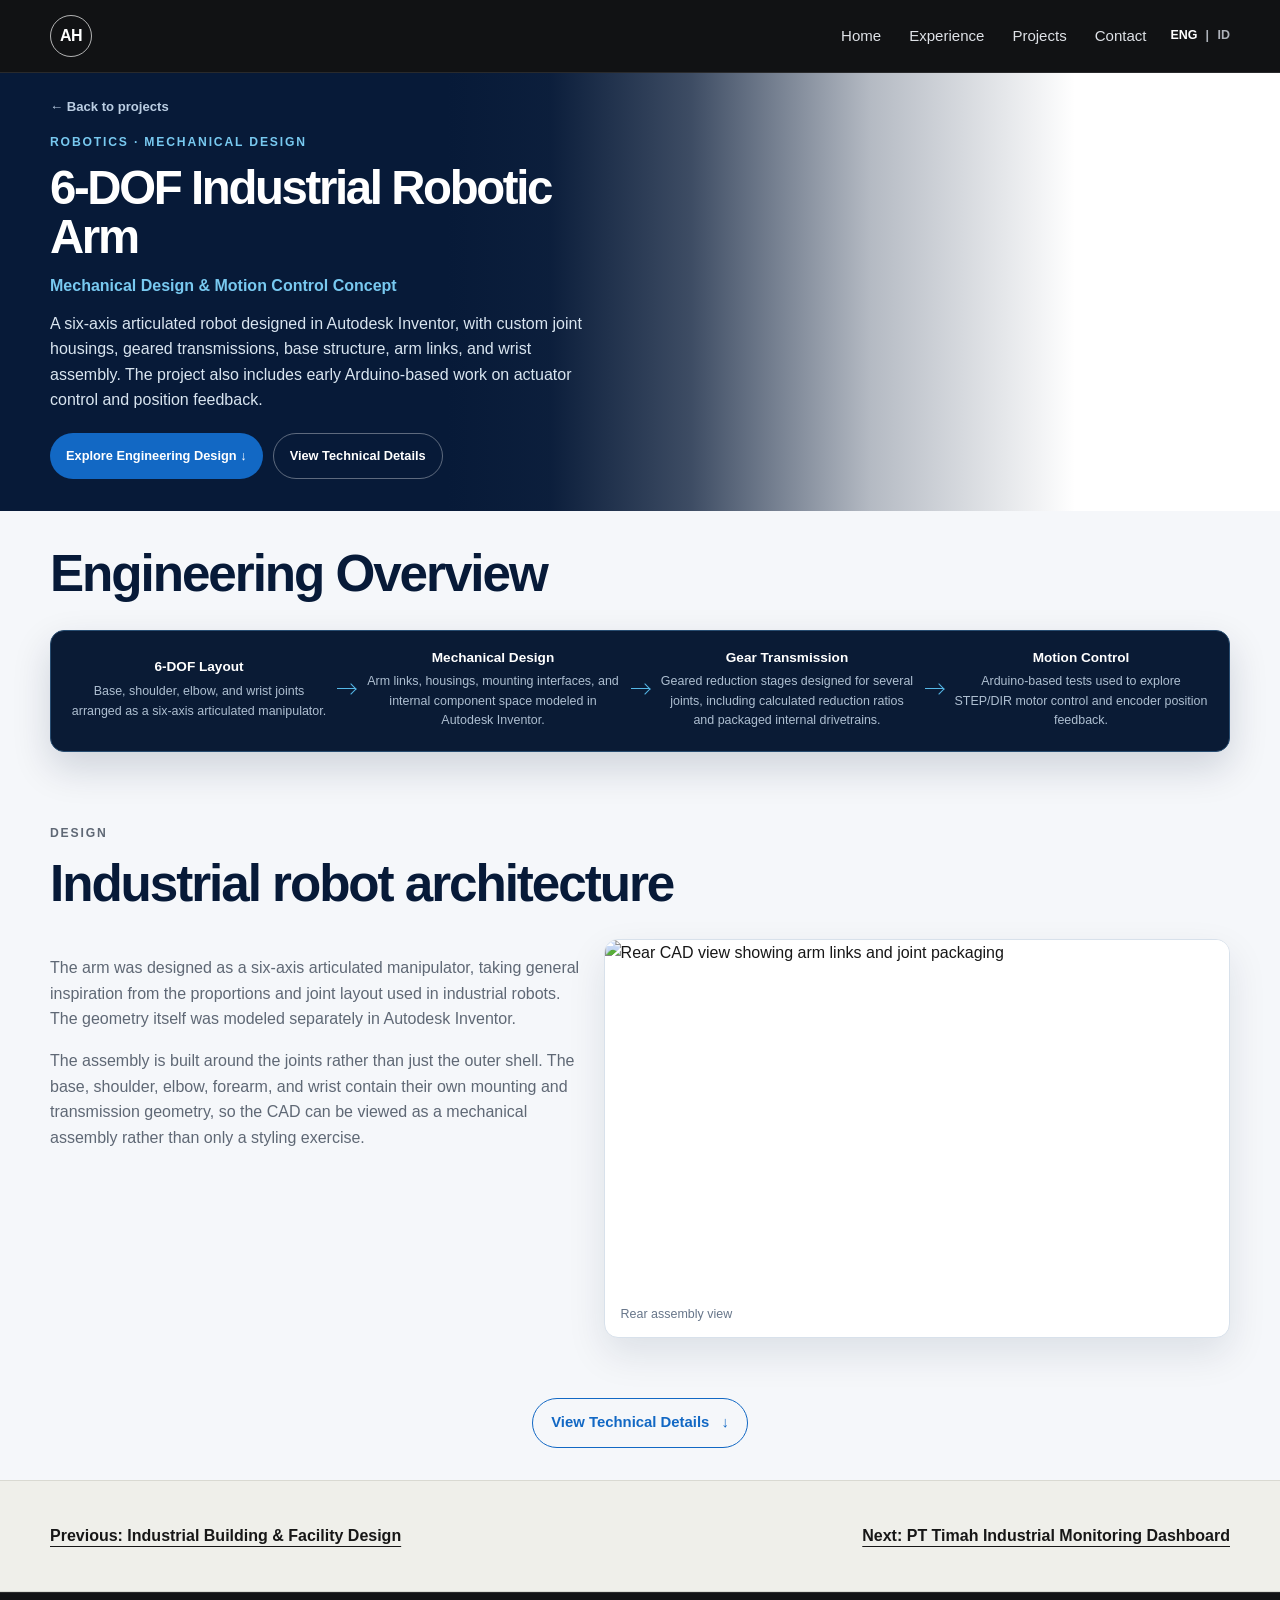
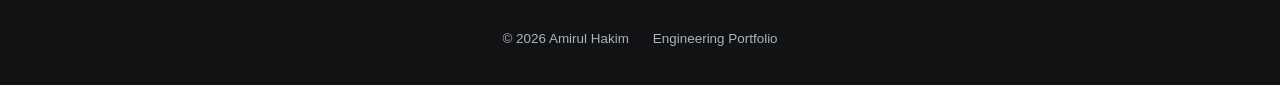
==== projects/6dof-industrial-robotic-arm.html @ c23ecb64 "Refine robotic arm project page" ====
<!doctype html>
<html lang="en">
<head>
<meta charset="utf-8">
<meta name="viewport" content="width=device-width, initial-scale=1">
<title data-energy-en="6-DOF Industrial Robotic Arm | Amirul Hakim" data-energy-id="Lengan Robot Industri 6-DOF | Amirul Hakim">6-DOF Industrial Robotic Arm | Amirul Hakim</title>
<meta name="description" content="Six-axis robotic arm CAD in Autodesk Inventor, covering joint housings, geared transmissions, and early Arduino motor-control and encoder experiments." data-energy-en="Six-axis robotic arm CAD in Autodesk Inventor, covering joint housings, geared transmissions, and early Arduino motor-control and encoder experiments." data-energy-id="CAD lengan robot enam sumbu di Autodesk Inventor, mencakup housing sendi, transmisi roda gigi, serta percobaan awal kontrol motor Arduino dan encoder." data-energy-attribute="content">
<link rel="preload" as="image" href="../assets/projects/robotic-arm/arm-model-1.jpg">
<link rel="canonical" href="https://amirulihakim.github.io/projects/6dof-industrial-robotic-arm.html">
<link rel="stylesheet" href="../styles.css?v=20260922-robot-refined">
<meta property="og:title" content="6-DOF Industrial Robotic Arm | Amirul Hakim">
<meta property="og:description" content="Six-axis robotic arm CAD in Autodesk Inventor, covering joint housings, geared transmissions, and early Arduino motor-control and encoder experiments.">
<meta property="og:type" content="article">
<meta property="og:url" content="https://amirulihakim.github.io/projects/6dof-industrial-robotic-arm.html">
<meta property="og:image" content="https://amirulihakim.github.io/assets/projects/robotic-arm/arm-model-1.jpg">
<meta name="twitter:card" content="summary_large_image">
<meta name="twitter:title" content="6-DOF Industrial Robotic Arm | Amirul Hakim">
<meta name="twitter:description" content="Six-axis robotic arm CAD in Autodesk Inventor, covering joint housings, geared transmissions, and early Arduino motor-control and encoder experiments.">
<meta name="twitter:image" content="https://amirulihakim.github.io/assets/projects/robotic-arm/arm-model-1.jpg">
</head>
<body class="timah-page thesis-page robot-page">
<header class="site-header"><div class="container nav-wrap">
    <a class="brand" href="../index.html#home" aria-label="Amirul Hakim home">AH</a>
    <button class="nav-toggle" aria-expanded="false" aria-controls="primary-nav" aria-label="Open navigation menu"><span></span><span></span><span></span></button>
    <nav id="primary-nav" class="nav" aria-label="Primary navigation"><a href="../index.html#home">Home</a><a href="../index.html#experience">Experience</a><a href="../index.html#projects">Projects</a><a href="../index.html#contact">Contact</a></nav>
  </div></header>
<main>
<section class="timah-hero robot-hero"><div class="container"><a data-energy-en="← Back to projects" data-energy-id="← Kembali ke proyek" class="timah-back" href="../index.html#projects">← Back to projects</a><div class="timah-hero-grid"><div class="timah-hero-copy"><p data-energy-en="Robotics · Mechanical Design" data-energy-id="Robotika · Desain Mekanik" class="timah-eyebrow">Robotics · Mechanical Design</p><h1 data-energy-en="6-DOF Industrial Robotic Arm" data-energy-id="Lengan Robot Industri 6-DOF">6-DOF Industrial Robotic Arm</h1><p data-energy-en="Mechanical Design &amp; Motion Control Concept" data-energy-id="Desain Mekanik &amp; Konsep Kontrol Gerak" class="robot-subtitle">Mechanical Design &amp; Motion Control Concept</p><p data-energy-en="A six-axis articulated robot designed in Autodesk Inventor, with custom joint housings, geared transmissions, base structure, arm links, and wrist assembly. The project also includes early Arduino-based work on actuator control and position feedback." data-energy-id="Robot artikulasi enam sumbu yang dirancang di Autodesk Inventor, dengan housing sendi khusus, transmisi roda gigi, struktur basis, link lengan, dan rakitan pergelangan. Proyek ini juga mencakup percobaan awal berbasis Arduino untuk kontrol aktuator dan umpan balik posisi." class="timah-lead">A six-axis articulated robot designed in Autodesk Inventor, with custom joint housings, geared transmissions, base structure, arm links, and wrist assembly. The project also includes early Arduino-based work on actuator control and position feedback.</p><div class="timah-actions"><a data-energy-en="Explore Engineering Design ↓" data-energy-id="Jelajahi Desain Teknik ↓" class="button timah-button-primary" href="#engineering-overview">Explore Engineering Design ↓</a><a data-energy-en="View Technical Details" data-energy-id="Lihat Detail Teknis" class="button timah-button-ghost" href="#mechanical-architecture">View Technical Details</a></div></div></div></div></section>
<section id="engineering-overview" class="timah-section"><div class="container"><div class="timah-section-heading"><div><h2 data-energy-en="Engineering Overview" data-energy-id="Gambaran Teknik">Engineering Overview</h2></div></div><div class="timah-system-card"><div class="timah-overview-flow robot-overview"><article><strong data-energy-en="6-DOF Layout" data-energy-id="Susunan 6-DOF">6-DOF Layout</strong><span data-energy-en="Base, shoulder, elbow, and wrist joints arranged as a six-axis articulated manipulator." data-energy-id="Sendi basis, bahu, siku, dan pergelangan disusun sebagai manipulator artikulasi enam sumbu.">Base, shoulder, elbow, and wrist joints arranged as a six-axis articulated manipulator.</span></article><i aria-hidden="true"></i><article><strong data-energy-en="Mechanical Design" data-energy-id="Desain Mekanik">Mechanical Design</strong><span data-energy-en="Arm links, housings, mounting interfaces, and internal component space modeled in Autodesk Inventor." data-energy-id="Link lengan, housing, antarmuka pemasangan, dan ruang komponen internal dimodelkan di Autodesk Inventor.">Arm links, housings, mounting interfaces, and internal component space modeled in Autodesk Inventor.</span></article><i aria-hidden="true"></i><article><strong data-energy-en="Gear Transmission" data-energy-id="Transmisi Roda Gigi">Gear Transmission</strong><span data-energy-en="Geared reduction stages designed for several joints, including calculated reduction ratios and packaged internal drivetrains." data-energy-id="Tahap reduksi roda gigi dirancang untuk beberapa sendi, termasuk perhitungan rasio reduksi dan penataan transmisi internal.">Geared reduction stages designed for several joints, including calculated reduction ratios and packaged internal drivetrains.</span></article><i aria-hidden="true"></i><article><strong data-energy-en="Motion Control" data-energy-id="Kontrol Gerak">Motion Control</strong><span data-energy-en="Arduino-based tests used to explore STEP/DIR motor control and encoder position feedback." data-energy-id="Percobaan berbasis Arduino untuk mempelajari kontrol motor STEP/DIR dan umpan balik posisi encoder.">Arduino-based tests used to explore STEP/DIR motor control and encoder position feedback.</span></article></div></div></div></section>
<section class="timah-section"><div class="container"><div class="timah-section-heading"><div><p data-energy-en="Design" data-energy-id="Desain" class="timah-section-label">Design</p><h2 data-energy-en="Industrial robot architecture" data-energy-id="Arsitektur robot industri">Industrial robot architecture</h2></div></div><div class="thesis-setup-layout"><div><p data-energy-en="The arm was designed as a six-axis articulated manipulator, taking general inspiration from the proportions and joint layout used in industrial robots. The geometry itself was modeled separately in Autodesk Inventor." data-energy-id="Lengan dirancang sebagai manipulator artikulasi enam sumbu dengan inspirasi umum dari proporsi dan susunan sendi robot industri. Geometrinya dimodelkan secara terpisah di Autodesk Inventor.">The arm was designed as a six-axis articulated manipulator, taking general inspiration from the proportions and joint layout used in industrial robots. The geometry itself was modeled separately in Autodesk Inventor.</p><p data-energy-en="The assembly is built around the joints rather than just the outer shell. The base, shoulder, elbow, forearm, and wrist contain their own mounting and transmission geometry, so the CAD can be viewed as a mechanical assembly rather than only a styling exercise." data-energy-id="Rakitan disusun berdasarkan sendinya, bukan hanya bentuk luar. Basis, bahu, siku, lengan bawah, dan pergelangan memiliki geometri pemasangan dan transmisi masing-masing, sehingga CAD memperlihatkan susunan mekanik, bukan sekadar bentuk.">The assembly is built around the joints rather than just the outer shell. The base, shoulder, elbow, forearm, and wrist contain their own mounting and transmission geometry, so the CAD can be viewed as a mechanical assembly rather than only a styling exercise.</p></div><figure class="timah-media-card robot-system-media"><img src="../assets/projects/robotic-arm/arm-model-behind.jpg" alt="Rear CAD view showing arm links and joint packaging" data-energy-en="Rear CAD view showing arm links and joint packaging" data-energy-id="Tampak belakang CAD yang menunjukkan link lengan dan penataan sendi" data-energy-attribute="alt" width="1600" height="899" loading="lazy" decoding="async"><figcaption data-energy-en="Rear assembly view" data-energy-id="Tampak belakang rakitan">Rear assembly view</figcaption></figure></div></div></section>
<details class="thesis-case-study"><summary class="container thesis-disclosure"><span class="button thesis-disclosure-toggle"><span data-energy-en="View Technical Details" data-energy-id="Lihat Detail Teknis" class="thesis-expand-label">View Technical Details</span><span data-energy-en="Hide Technical Details" data-energy-id="Sembunyikan Detail Teknis" class="thesis-collapse-label">Hide Technical Details</span><span class="thesis-chevron" aria-hidden="true">↓</span></span></summary>
<section id="mechanical-architecture" class="timah-section thesis-dark"><div class="container"><div class="timah-section-heading"><div><p data-energy-en="6-Axis Architecture" data-energy-id="Arsitektur 6 Sumbu" class="timah-section-label">6-Axis Architecture</p><h2 data-energy-en="Joint layout" data-energy-id="Susunan sendi">Joint layout</h2></div></div><div class="thesis-measure-grid robot-architecture-grid"><article><h3 data-energy-en="J1 — Base" data-energy-id="J1 — Basis">J1 — Base</h3><p data-energy-en="Rotation of the complete upper arm around the vertical axis." data-energy-id="Rotasi seluruh lengan atas terhadap sumbu vertikal.">Rotation of the complete upper arm around the vertical axis.</p></article><article><h3 data-energy-en="J2 — Shoulder" data-energy-id="J2 — Bahu">J2 — Shoulder</h3><p data-energy-en="Raises and lowers the primary arm structure." data-energy-id="Menaikkan dan menurunkan struktur utama lengan.">Raises and lowers the primary arm structure.</p></article><article><h3 data-energy-en="J3 — Elbow" data-energy-id="J3 — Siku">J3 — Elbow</h3><p data-energy-en="Changes the effective reach of the manipulator." data-energy-id="Mengubah jangkauan efektif manipulator.">Changes the effective reach of the manipulator.</p></article><article><h3 data-energy-en="J4 — Wrist / Forearm Rotation" data-energy-id="J4 — Rotasi Pergelangan / Lengan Bawah">J4 — Wrist / Forearm Rotation</h3><p data-energy-en="Rotates the forearm and wrist assembly." data-energy-id="Memutar rakitan lengan bawah dan pergelangan.">Rotates the forearm and wrist assembly.</p></article><article><h3 data-energy-en="J5 — Wrist Pitch" data-energy-id="J5 — Tekukan Pergelangan">J5 — Wrist Pitch</h3><p data-energy-en="Changes the tool orientation through the wrist." data-energy-id="Mengubah orientasi alat melalui pergelangan.">Changes the tool orientation through the wrist.</p></article><article><h3 data-energy-en="J6 — Tool Rotation" data-energy-id="J6 — Rotasi Alat">J6 — Tool Rotation</h3><p data-energy-en="Rotates the final mounting axis." data-energy-id="Memutar sumbu pemasangan akhir.">Rotates the final mounting axis.</p></article></div></div></section>
<section class="timah-section"><div class="container"><div class="timah-section-heading"><div><p data-energy-en="Mechanical Design" data-energy-id="Desain Mekanik" class="timah-section-label">Mechanical Design</p><h2 data-energy-en="Joint housings and transmissions" data-energy-id="Housing sendi dan transmisi">Joint housings and transmissions</h2></div></div><p data-energy-en="The CAD was broken down into individual mechanical sections so the motors, gears, shafts, bearings, and joint interfaces had defined space inside the arm." data-energy-id="CAD dibagi menjadi bagian mekanik tersendiri agar motor, roda gigi, poros, bearing, dan antarmuka sendi memiliki ruang yang jelas di dalam lengan.">The CAD was broken down into individual mechanical sections so the motors, gears, shafts, bearings, and joint interfaces had defined space inside the arm.</p><div class="robot-joint-grid"><figure class="timah-media-card"><img src="../assets/projects/robotic-arm/Gearbox.png" alt="CAD detail: Gear reduction concept" data-energy-en="CAD detail: Gear reduction concept" data-energy-id="Detail CAD: Konsep reduksi roda gigi" data-energy-attribute="alt" width="691" height="550" loading="lazy" decoding="async"><figcaption><h3 data-energy-en="Gearbox" data-energy-id="Gearbox">Gearbox</h3><span data-energy-en="Internal reduction stage used to transmit motor rotation to a joint output." data-energy-id="Tahap reduksi internal untuk meneruskan putaran motor ke keluaran sendi.">Internal reduction stage used to transmit motor rotation to a joint output.</span></figcaption></figure><figure class="timah-media-card"><img src="../assets/projects/robotic-arm/Gearbox-2.png" alt="CAD detail: Secondary transmission" data-energy-en="CAD detail: Secondary transmission" data-energy-id="Detail CAD: Transmisi sekunder" data-energy-attribute="alt" width="664" height="625" loading="lazy" decoding="async"><figcaption><h3 data-energy-en="Secondary Gearbox" data-energy-id="Gearbox Sekunder">Secondary Gearbox</h3><span data-energy-en="Alternative geared arrangement used in another rotational axis." data-energy-id="Susunan roda gigi alternatif yang digunakan pada sumbu rotasi lainnya.">Alternative geared arrangement used in another rotational axis.</span></figcaption></figure><figure class="timah-media-card"><img src="../assets/projects/robotic-arm/Base.png" alt="CAD detail: Base assembly" data-energy-en="CAD detail: Base assembly" data-energy-id="Detail CAD: Rakitan basis" data-energy-attribute="alt" width="925" height="678" loading="lazy" decoding="async"><figcaption><h3 data-energy-en="Base Assembly" data-energy-id="Rakitan Basis">Base Assembly</h3><span data-energy-en="Lower structure containing the main rotational joint and the first transmission stage." data-energy-id="Struktur bawah yang memuat sendi rotasi utama dan tahap transmisi pertama.">Lower structure containing the main rotational joint and the first transmission stage.</span></figcaption></figure><figure class="timah-media-card"><img src="../assets/projects/robotic-arm/Elbow.png" alt="CAD detail: Elbow housing" data-energy-en="CAD detail: Elbow housing" data-energy-id="Detail CAD: Housing siku" data-energy-attribute="alt" width="796" height="583" loading="lazy" decoding="async"><figcaption><h3 data-energy-en="Elbow" data-energy-id="Siku">Elbow</h3><span data-energy-en="Structural connection between the upper and forearm sections, with internal space reserved for the joint drive." data-energy-id="Sambungan struktural antara lengan atas dan lengan bawah, dengan ruang internal untuk penggerak sendi.">Structural connection between the upper and forearm sections, with internal space reserved for the joint drive.</span></figcaption></figure><figure class="timah-media-card"><img src="../assets/projects/robotic-arm/Wrist-Housing.png" alt="CAD detail: Wrist housing" data-energy-en="CAD detail: Wrist housing" data-energy-id="Detail CAD: Housing pergelangan" data-energy-attribute="alt" width="787" height="517" loading="lazy" decoding="async"><figcaption><h3 data-energy-en="Wrist Housing" data-energy-id="Housing Pergelangan">Wrist Housing</h3><span data-energy-en="Compact housing for the final wrist axes and actuator mounting." data-energy-id="Housing ringkas untuk sumbu pergelangan akhir dan pemasangan aktuator.">Compact housing for the final wrist axes and actuator mounting.</span></figcaption></figure></div><h3 data-energy-en="Gear reduction" data-energy-id="Reduksi roda gigi" class="robot-reduction-heading">Gear reduction</h3><p data-energy-en="Several joints use gear reduction between the motor and joint output. The reduction lowers output speed while increasing the available output torque and angular resolution." data-energy-id="Beberapa sendi menggunakan reduksi roda gigi antara motor dan keluaran sendi. Reduksi menurunkan kecepatan keluaran sekaligus meningkatkan torsi keluaran yang tersedia dan resolusi sudut.">Several joints use gear reduction between the motor and joint output. The reduction lowers output speed while increasing the available output torque and angular resolution.</p><p data-energy-en="Gear ratios were calculated during the CAD development. Motor torque, bearing loads, structural stresses, payload capacity, and transmission efficiency have not yet been fully sized." data-energy-id="Gear ratio dihitung selama pengembangan CAD. Torsi motor, beban bearing, tegangan struktur, kapasitas payload, dan efisiensi transmisi belum selesai dihitung untuk penentuan ukuran komponen.">Gear ratios were calculated during the CAD development. Motor torque, bearing loads, structural stresses, payload capacity, and transmission efficiency have not yet been fully sized.</p></div></section>
<section class="timah-section"><div class="container"><div class="timah-section-heading"><div><p data-energy-en="Motion Control" data-energy-id="Kontrol Gerak" class="timah-section-label">Motion Control</p><h2 data-energy-en="Early actuator control work" data-energy-id="Percobaan awal kontrol aktuator">Early actuator control work</h2></div></div><p data-energy-en="Separate Arduino experiments were used to explore motor control before integrating electronics into the robot itself. The setup covered STEP/DIR commands, microstepping, changing speed profiles, and position feedback using an encoder." data-energy-id="Percobaan Arduino terpisah dilakukan untuk mempelajari kontrol motor sebelum mengintegrasikan elektronik ke robot. Setup mencakup perintah STEP/DIR, microstepping, perubahan profil kecepatan, dan umpan balik posisi menggunakan encoder.">Separate Arduino experiments were used to explore motor control before integrating electronics into the robot itself. The setup covered STEP/DIR commands, microstepping, changing speed profiles, and position feedback using an encoder.</p><p data-energy-en="The control work is not a completed six-axis controller. It was used to study the basic relationship between commanded motor movement and measured position for later joint-control development." data-energy-id="Kontrol ini belum berupa pengendali enam sumbu yang lengkap. Percobaan digunakan untuk mempelajari hubungan dasar antara perintah gerakan motor dan posisi terukur untuk pengembangan kontrol sendi berikutnya.">The control work is not a completed six-axis controller. It was used to study the basic relationship between commanded motor movement and measured position for later joint-control development.</p><div class="defa-cards"><article><h3 data-energy-en="STEP/DIR" data-energy-id="STEP/DIR">STEP/DIR</h3><p data-energy-en="Basic pulse and direction control from Arduino." data-energy-id="Kontrol dasar pulsa dan arah dari Arduino.">Basic pulse and direction control from Arduino.</p></article><article><h3 data-energy-en="Motion Profile" data-energy-id="Profil Gerak">Motion Profile</h3><p data-energy-en="Acceleration, deceleration, and variable motor speed." data-energy-id="Akselerasi, deselerasi, dan kecepatan motor variabel.">Acceleration, deceleration, and variable motor speed.</p></article><article><h3 data-energy-en="Encoder Feedback" data-energy-id="Umpan Balik Encoder">Encoder Feedback</h3><p data-energy-en="Position measurement for closed-loop control experiments." data-energy-id="Pengukuran posisi untuk percobaan kontrol closed-loop.">Position measurement for closed-loop control experiments.</p></article></div></div></section>
<section class="timah-section thesis-dark"><div class="container"><div class="timah-section-heading"><div><p data-energy-en="System Integration" data-energy-id="Integrasi Sistem" class="timah-section-label">System Integration</p><h2 data-energy-en="Mechanical drive and position control" data-energy-id="Penggerak mekanik dan kontrol posisi">Mechanical drive and position control</h2></div></div><ol class="robot-integration-flow"><li data-energy-en="Command" data-energy-id="Perintah">Command</li><li data-energy-en="Arduino / Controller" data-energy-id="Arduino / Pengendali">Arduino / Controller</li><li data-energy-en="Motor" data-energy-id="Motor">Motor</li><li data-energy-en="Gear Reduction" data-energy-id="Reduksi Roda Gigi">Gear Reduction</li><li data-energy-en="Joint" data-energy-id="Sendi">Joint</li><li data-energy-en="Encoder" data-energy-id="Encoder">Encoder</li></ol><p data-energy-en="The mechanical transmission determines how motor rotation reaches the joint. The controller determines the commanded motion, while feedback can be used to check the actual joint position." data-energy-id="Transmisi mekanik menentukan bagaimana putaran motor diteruskan ke sendi. Pengendali menentukan perintah gerakan, sedangkan umpan balik dapat digunakan untuk memeriksa posisi sendi aktual.">The mechanical transmission determines how motor rotation reaches the joint. The controller determines the commanded motion, while feedback can be used to check the actual joint position.</p></div></section>
<section class="timah-section"><div class="container"><div class="timah-section-heading"><div><p data-energy-en="Development Status" data-energy-id="Status Pengembangan" class="timah-section-label">Development Status</p><h2 data-energy-en="What is designed, and what is still next" data-energy-id="Yang sudah dirancang dan langkah berikutnya">What is designed, and what is still next</h2></div></div><div class="robot-development-grid"><article class="timah-role-card"><h3 data-energy-en="Designed" data-energy-id="Sudah Dirancang">Designed</h3><ul><li data-energy-en="6-DOF articulated-arm layout" data-energy-id="Susunan lengan artikulasi 6-DOF">6-DOF articulated-arm layout</li><li data-energy-en="Full CAD assembly" data-energy-id="Rakitan CAD lengkap">Full CAD assembly</li><li data-energy-en="Base and arm structures" data-energy-id="Struktur basis dan lengan">Base and arm structures</li><li data-energy-en="Elbow and wrist housings" data-energy-id="Housing siku dan pergelangan">Elbow and wrist housings</li><li data-energy-en="Internal geared transmissions" data-energy-id="Transmisi roda gigi internal">Internal geared transmissions</li><li data-energy-en="Gear-ratio calculations" data-energy-id="Perhitungan gear ratio">Gear-ratio calculations</li><li data-energy-en="Motor mounting concepts" data-energy-id="Konsep pemasangan motor">Motor mounting concepts</li><li data-energy-en="Arduino motor-control experiments" data-energy-id="Percobaan kontrol motor Arduino">Arduino motor-control experiments</li><li data-energy-en="Encoder feedback experiments" data-energy-id="Percobaan umpan balik encoder">Encoder feedback experiments</li></ul></article><article class="timah-role-card"><h3 data-energy-en="Next" data-energy-id="Berikutnya">Next</h3><ul><li data-energy-en="Define payload and reach targets" data-energy-id="Menentukan target payload dan jangkauan">Define payload and reach targets</li><li data-energy-en="Select motors" data-energy-id="Memilih motor">Select motors</li><li data-energy-en="Complete joint torque calculations" data-energy-id="Menyelesaikan perhitungan torsi sendi">Complete joint torque calculations</li><li data-energy-en="Calculate shaft and bearing loads" data-energy-id="Menghitung beban poros dan bearing">Calculate shaft and bearing loads</li><li data-energy-en="Select final materials" data-energy-id="Memilih material akhir">Select final materials</li><li data-energy-en="Evaluate gearbox backlash and efficiency" data-energy-id="Mengevaluasi backlash dan efisiensi gearbox">Evaluate gearbox backlash and efficiency</li><li data-energy-en="Define joint limits" data-energy-id="Menentukan batas gerak sendi">Define joint limits</li><li data-energy-en="Forward and inverse kinematics" data-energy-id="Kinematika maju dan invers">Forward and inverse kinematics</li><li data-energy-en="Structural analysis" data-energy-id="Analisis struktur">Structural analysis</li><li data-energy-en="Electronics integration" data-energy-id="Integrasi elektronik">Electronics integration</li><li data-energy-en="Physical prototype" data-energy-id="Prototipe fisik">Physical prototype</li></ul></article></div></div></section>
<section class="timah-section"><div class="container"><div class="timah-section-heading"><div><p data-energy-en="Project Summary" data-energy-id="Ringkasan Proyek" class="timah-section-label">Project Summary</p><h2 data-energy-en="From CAD assembly to a working robot" data-energy-id="Dari rakitan CAD menuju robot yang berfungsi">From CAD assembly to a working robot</h2></div></div><p data-energy-en="The current design establishes the mechanical layout of the six-axis arm and the main drivetrain concepts inside each joint. The CAD work is far enough along to show how the complete assembly fits together, while the remaining work is mainly engineering validation and control integration." data-energy-id="Desain saat ini menetapkan susunan mekanik lengan enam sumbu dan konsep transmisi utama di setiap sendi. CAD sudah memperlihatkan bagaimana seluruh rakitan tersusun, sementara pekerjaan yang tersisa terutama berupa validasi teknik dan integrasi kontrol.">The current design establishes the mechanical layout of the six-axis arm and the main drivetrain concepts inside each joint. The CAD work is far enough along to show how the complete assembly fits together, while the remaining work is mainly engineering validation and control integration.</p><p data-energy-en="The next stage is to turn the concept into a properly sized machine: define the target payload, calculate joint loads, select motors and bearings, develop the kinematics, and build a physical prototype." data-energy-id="Tahap berikutnya adalah menentukan ukuran mesin sesuai kebutuhan: menetapkan target payload, menghitung beban sendi, memilih motor dan bearing, mengembangkan kinematika, dan membuat prototipe fisik.">The next stage is to turn the concept into a properly sized machine: define the target payload, calculate joint loads, select motors and bearings, develop the kinematics, and build a physical prototype.</p><div class="tags"><span data-energy-en="Autodesk Inventor" data-energy-id="Autodesk Inventor">Autodesk Inventor</span><span data-energy-en="6-DOF" data-energy-id="6-DOF">6-DOF</span><span data-energy-en="Robotics" data-energy-id="Robotika">Robotics</span><span data-energy-en="Mechanical Design" data-energy-id="Desain Mekanik">Mechanical Design</span><span data-energy-en="Gear Design" data-energy-id="Desain Roda Gigi">Gear Design</span><span data-energy-en="Arduino" data-energy-id="Arduino">Arduino</span><span data-energy-en="Motion Control" data-energy-id="Kontrol Gerak">Motion Control</span><span data-energy-en="Encoder" data-energy-id="Encoder">Encoder</span></div><div class="timah-actions"><button data-energy-en="Hide Technical Details" data-energy-id="Sembunyikan Detail Teknis" type="button" class="button thesis-light-button" data-project-collapse>Hide Technical Details</button></div></div></section>
</details>
<section class="project-band"><div class="container next-projects"><a data-energy-en="Previous: Industrial Building &amp; Facility Design" data-energy-id="Sebelumnya: Desain Bangunan &amp; Fasilitas Industri" href="industrial-building-facility-design.html">Previous: Industrial Building &amp; Facility Design</a><a data-energy-en="Next: PT Timah Industrial Monitoring Dashboard" data-energy-id="Berikutnya: Dashboard Monitoring Industri PT Timah" href="centralized-data-acquisition-monitoring-system.html">Next: PT Timah Industrial Monitoring Dashboard</a></div></section>
</main>
<div class="image-lightbox" role="dialog" aria-modal="true" aria-label="Image viewer" data-energy-en="Image viewer" data-energy-id="Penampil gambar" data-energy-attribute="aria-label" aria-hidden="true"><button class="image-lightbox-close" type="button" aria-label="Close image viewer" data-energy-en="Close image viewer" data-energy-id="Tutup penampil gambar" data-energy-attribute="aria-label">&times;</button><div class="image-lightbox-stage"><img alt="" /></div><div class="image-lightbox-controls" aria-label="Image zoom controls" data-energy-en="Image zoom controls" data-energy-id="Kontrol perbesaran gambar" data-energy-attribute="aria-label"><button type="button" data-zoom-out aria-label="Zoom out" data-energy-en="Zoom out" data-energy-id="Perkecil" data-energy-attribute="aria-label">&minus;</button><button type="button" data-zoom-reset aria-label="Reset zoom" data-energy-en="Reset zoom" data-energy-id="Atur ulang perbesaran" data-energy-attribute="aria-label">100%</button><button type="button" data-zoom-in aria-label="Zoom in" data-energy-en="Zoom in" data-energy-id="Perbesar" data-energy-attribute="aria-label">+</button></div></div><footer class="footer"><div class="container footer-inner"><span>&copy; <span id="year"></span> Amirul Hakim</span><span>Engineering Portfolio</span></div></footer>
<script src="../script.js?v=20260922-robot"></script>
</body>
</html>
---- styles.css ----
:root {
  --bg: #f7f7f4;
  --surface: #ffffff;
  --surface-2: #efefea;
  --ink: #171717;
  --muted: #6b6b66;
  --line: #d9d9d2;
  --accent: #1f5eff;
  --dark: #111214;
  --dark-2: #1a1c20;
  --dark-muted: #aeb2ba;
  --max: 1180px;
  --radius: 18px;
  --shadow: 0 18px 50px rgba(0, 0, 0, 0.08);
}

* { box-sizing: border-box; }
html { scroll-behavior: smooth; }
body {
  margin: 0;
  background: var(--bg);
  color: var(--ink);
  font-family: Inter, ui-sans-serif, -apple-system, BlinkMacSystemFont, "Segoe UI", sans-serif;
  line-height: 1.6;
  -webkit-font-smoothing: antialiased;
}

a { color: inherit; }
button, input, textarea { font: inherit; }

.container {
  width: min(calc(100% - 40px), var(--max));
  margin: 0 auto;
}

.narrow { max-width: 860px; }
.section { padding: 104px 0; }
.homepage .hero { padding-block: 84px; }
.homepage .section:not(.hero) { padding-block: 42px; }
.homepage .project-topline > span:last-child { white-space: nowrap; }
.section-muted { background: var(--surface-2); }
.section-dark { background: var(--dark); color: white; }

.site-header {
  position: sticky;
  top: 0;
  z-index: 50;
  background: var(--dark);
  backdrop-filter: blur(16px);
  border-bottom: 1px solid rgba(255, 255, 255, 0.1);
}

.nav-wrap {
  position: relative;
  min-height: 72px;
  display: flex;
  align-items: center;
  justify-content: space-between;
  gap: 24px;
}

.brand {
  width: 42px;
  height: 42px;
  flex: 0 0 42px;
  display: grid;
  place-items: center;
  text-decoration: none;
  color: white;
  border: 1px solid rgba(255, 255, 255, 0.68);
  border-radius: 50%;
  font-weight: 800;
  letter-spacing: -0.03em;
}

.nav {
  display: flex;
  gap: 28px;
  align-items: center;
  margin-left: auto;
}
.nav a {
  text-decoration: none;
  font-size: 0.94rem;
  white-space: nowrap;
  color: #dfe2e7;
}
.nav a:hover { color: white; }
.nav-toggle {
  display: none;
  width: 42px;
  height: 42px;
  flex: 0 0 42px;
  align-items: center;
  justify-content: center;
  flex-direction: column;
  gap: 5px;
  padding: 0;
  color: white;
  background: transparent;
  border: 1px solid rgba(255, 255, 255, 0.24);
  border-radius: 999px;
  cursor: pointer;
}

.nav-toggle span {
  display: block;
  width: 17px;
  height: 2px;
  background: currentColor;
  border-radius: 999px;
}

.lang-switch {
  display: inline-flex;
  align-items: center;
  gap: 8px;
  flex: 0 0 auto;
  color: var(--dark-muted);
  font-size: 0.78rem;
  font-weight: 800;
  letter-spacing: 0.04em;
}

.lang-option {
  display: inline-flex;
  align-items: center;
  gap: 5px;
  padding: 6px 0;
  color: var(--dark-muted);
  background: transparent;
  border: 0;
  cursor: pointer;
  font-weight: 800;
}

.lang-option:hover,
.lang-option.active {
  color: white;
}

.hero {
  position: relative;
  height: clamp(520px, calc(100svh - 72px), 680px);
  display: flex;
  align-items: flex-end;
  overflow: hidden;
  padding: 72px 0 56px;
  color: white;
  background: var(--dark);
  isolation: isolate;
}

.hero::before,
.hero::after {
  content: "";
  position: absolute;
  inset: 0;
  pointer-events: none;
}

.hero::before {
  z-index: 1;
  background:
    linear-gradient(90deg, rgba(17,18,20,.88) 0%, rgba(17,18,20,.62) 48%, rgba(17,18,20,.28) 100%),
    linear-gradient(0deg, rgba(17,18,20,.78) 0%, rgba(17,18,20,.18) 52%, rgba(17,18,20,.58) 100%);
}

.hero::after {
  z-index: 1;
  background: radial-gradient(circle at 18% 82%, rgba(31,94,255,.24), transparent 30%);
  mix-blend-mode: screen;
}

.hero-video {
  position: absolute;
  inset: 0;
  z-index: 0;
  width: 100%;
  height: 100%;
  object-fit: cover;
  object-position: 50% 45%;
  filter: saturate(.88) contrast(1.04);
}

.hero .eyebrow,
.hero .hero-role,
.hero .hero-copy {
  color: rgba(255, 255, 255, 0.86);
}

.hero .eyebrow {
  color: #8fb0ff;
}

.hero .button-primary {
  background: white;
  color: var(--dark);
}

.hero .button-primary:hover {
  background: var(--accent);
  color: white;
}

.hero .button-ghost {
  color: white;
  background: rgba(255, 255, 255, 0.1);
  border-color: rgba(255, 255, 255, 0.34);
}

.hero .hero-panel {
  border-top-color: rgba(255, 255, 255, 0.28);
}

.hero .panel-label,
.hero .focus-list span {
  color: rgba(255, 255, 255, 0.64);
}

.hero .focus-list li {
  border-bottom-color: rgba(255, 255, 255, 0.18);
}

.hero-grid {
  position: relative;
  z-index: 2;
  display: grid;
  grid-template-columns: minmax(0, 1.35fr) minmax(300px, 0.65fr);
  gap: 80px;
  align-items: end;
}

.eyebrow {
  margin: 0 0 18px;
  font-size: 0.76rem;
  font-weight: 800;
  letter-spacing: 0.16em;
  color: var(--accent);
}

h1, h2, h3 { margin-top: 0; line-height: 1.08; letter-spacing: -0.035em; }
h1 {
  margin-bottom: 18px;
  font-size: clamp(4rem, 9vw, 8.4rem);
  font-weight: 800;
}
h2 { font-size: clamp(2.3rem, 5vw, 4.4rem); margin-bottom: 24px; }
h3 { font-size: 1.45rem; }

.hero-role {
  margin: 0 0 26px;
  max-width: 760px;
  font-size: clamp(1.05rem, 2vw, 1.35rem);
  font-weight: 650;
}

.hero-copy, .lead {
  max-width: 780px;
  font-size: clamp(1.05rem, 1.7vw, 1.28rem);
  color: var(--muted);
}

.hero-actions { display: flex; flex-wrap: wrap; gap: 12px; margin-top: 34px; }
.button {
  display: inline-flex;
  align-items: center;
  justify-content: center;
  min-height: 46px;
  padding: 0 18px;
  border-radius: 999px;
  text-decoration: none;
  font-weight: 750;
  font-size: 0.93rem;
}
.button-primary { background: var(--ink); color: white; }
.button-primary:hover { background: var(--accent); }
.button-ghost { border: 1px solid var(--line); background: var(--surface); }

.hero-panel {
  border-top: 1px solid var(--line);
  padding-top: 24px;
}
.panel-label {
  margin: 0 0 18px;
  font-size: 0.72rem;
  font-weight: 800;
  letter-spacing: 0.14em;
  color: var(--muted);
}
.focus-list { margin: 0; padding: 0; list-style: none; }
.focus-list li {
  display: grid;
  grid-template-columns: 38px 1fr;
  gap: 12px;
  padding: 14px 0;
  border-bottom: 1px solid var(--line);
  font-weight: 650;
}
.focus-list span { color: var(--muted); font-size: 0.78rem; }

.section-heading {
  display: grid;
  grid-template-columns: 1.1fr 0.9fr;
  align-items: end;
  gap: 60px;
  margin-bottom: 58px;
}
.section-heading h2 { margin-bottom: 0; }
.section-heading > p { margin: 0; color: var(--muted); max-width: 520px; justify-self: end; }
.section-heading-light > p { color: var(--dark-muted); }

.timeline { border-top: 1px solid var(--line); }
.timeline-item {
  display: grid;
  grid-template-columns: 0.36fr 1fr;
  gap: 52px;
  padding: 42px 0;
  border-bottom: 1px solid var(--line);
}
.timeline-meta { display: flex; flex-direction: column; gap: 6px; color: var(--muted); font-size: 0.9rem; }
.timeline-meta span:first-child { color: var(--ink); font-weight: 750; }
.timeline-body h3 { margin-bottom: 12px; }
.timeline-body p { margin: 0 0 18px; max-width: 780px; color: var(--muted); }
#experience .timeline-body ul {
  margin: 0;
  padding-left: 1.2em;
  max-width: 780px;
  color: var(--muted);
  font-size: 0.95rem;
}
#experience .timeline-body li + li { margin-top: 8px; }

.tags { display: flex; flex-wrap: wrap; gap: 8px; }
.tags span {
  padding: 6px 10px;
  border: 1px solid currentColor;
  border-radius: 999px;
  font-size: 0.74rem;
  line-height: 1;
  opacity: 0.72;
}

.filters { display: flex; gap: 8px; flex-wrap: wrap; margin-bottom: 28px; }
.filter {
  color: #dfe2e7;
  background: transparent;
  border: 1px solid #3b3f46;
  padding: 9px 14px;
  border-radius: 999px;
  cursor: pointer;
}
.filter:hover, .filter.active { background: #fff; color: #111214; border-color: #fff; }

.project-grid {
  display: grid;
  grid-template-columns: repeat(2, minmax(0, 1fr));
  gap: 22px;
}
.project-card { min-width: 0; }
.project-card.hidden { display: none; }
.project-link {
  height: 100%;
  display: block;
  overflow: hidden;
  color: inherit;
  background: var(--dark-2);
  border: 1px solid #2c3036;
  border-radius: var(--radius);
  text-decoration: none;
  transition: transform 180ms ease, border-color 180ms ease;
}
.project-link:hover { transform: translateY(-4px); border-color: #5c6572; }

.project-visual {
  aspect-ratio: 16 / 9;
  display: flex;
  align-items: flex-end;
  padding: 24px;
  overflow: hidden;
  position: relative;
  isolation: isolate;
}
.project-visual::after {
  content: "";
  position: absolute;
  inset: 0;
  background: linear-gradient(to top, rgba(0,0,0,.52), transparent 58%);
  z-index: -1;
}
.project-visual span {
  font-size: 0.73rem;
  letter-spacing: 0.14em;
  font-weight: 800;
  color: rgba(255,255,255,.86);
}
.project-visual > img { position: absolute; inset: 0; z-index: -2; width: 100%; height: 100%; object-fit: cover; }
.project-visual-timah > img { z-index: 0; object-position: center 72%; }
.project-visual-timah::after { z-index: 1; }
.project-visual-timah span { position: relative; z-index: 2; }
.project-visual-wtp > img { object-fit: contain; object-position: center; background:#edf4fa; }
.project-visual-thesis > img { object-position: 62% 52%; }
.visual-iot { background: radial-gradient(circle at 25% 25%, #4d8dff, transparent 27%), linear-gradient(135deg,#1a2131,#31476f); }
.visual-titanium { background: radial-gradient(circle at 70% 25%, #c5ccd5, transparent 20%), linear-gradient(135deg,#50555d,#1c1e21); }
.visual-conveyor { background: linear-gradient(145deg,#40312b,#8f725f); }
.visual-workshop { background: radial-gradient(circle at 75% 34%, #48c6a8, transparent 20%), linear-gradient(135deg,#182e2a,#26453f); }
.visual-plc { background: radial-gradient(circle at 25% 35%, #f5d45e, transparent 18%), linear-gradient(135deg,#343021,#6d6037); }
.visual-robot { background: radial-gradient(circle at 70% 30%, #b66cff, transparent 20%), linear-gradient(135deg,#2e203b,#503368); }

.project-content { padding: 24px; }
.project-topline {
  display: flex;
  justify-content: space-between;
  gap: 20px;
  margin-bottom: 16px;
  color: var(--dark-muted);
  font-size: 0.78rem;
}
.project-content h3 { margin-bottom: 10px; }
.project-content p { margin: 0 0 20px; color: var(--dark-muted); }

.contact-grid {
  display: grid;
  grid-template-columns: minmax(0, 0.8fr) minmax(0, 1.2fr);
  align-items: start;
  gap: 80px;
}
.contact-grid > h2 { margin-bottom: 0; }

.contact-section { background: var(--surface); border-top: 1px solid var(--line); }
.contact-links { display: flex; flex-direction: column; align-items: flex-start; gap: 14px; }
.contact-links a {
  display: inline-flex;
  max-width: 100%;
  overflow-wrap: anywhere;
  align-items: center;
  gap: 14px;
  font-size: clamp(1.2rem, 2vw, 1.8rem);
  font-weight: 750;
  text-decoration-thickness: 1px;
  text-underline-offset: 5px;
}
.contact-links a:hover { color: var(--accent); }

.contact-icon {
  width: 38px;
  height: 38px;
  flex: 0 0 38px;
  display: inline-grid;
  place-items: center;
  color: white;
  border-radius: 8px;
  text-decoration: none;
}

.contact-icon svg {
  width: 22px;
  height: 22px;
  display: block;
  fill: currentColor;
}

.contact-icon-outlook { background: #0078d4; }
.contact-icon-linkedin { background: #0a66c2; }
.contact-icon-github { background: #181717; }

.footer {
  background: var(--dark);
  border-top: 1px solid rgba(255, 255, 255, 0.1);
}
.footer-inner {
  min-height: 92px;
  display: flex;
  justify-content: center;
  align-items: center;
  gap: 24px;
  text-align: center;
  color: var(--dark-muted);
  font-size: 0.84rem;
}

.project-hero {
  padding: 116px 0 72px;
}

.back-link {
  display: inline-flex;
  margin-bottom: 34px;
  color: var(--muted);
  text-decoration: none;
  font-weight: 750;
}

.back-link:hover { color: var(--accent); }

.project-hero-grid {
  display: grid;
  grid-template-columns: minmax(0, 1fr) 320px;
  gap: 72px;
  align-items: end;
}

.project-kicker {
  margin: 0 0 18px;
  color: var(--accent);
  font-size: 0.78rem;
  font-weight: 800;
  letter-spacing: 0.14em;
  text-transform: uppercase;
}

.project-title {
  margin-bottom: 24px;
  font-size: clamp(3.1rem, 7vw, 6.8rem);
}

.project-summary {
  max-width: 820px;
  margin: 0;
  color: var(--muted);
  font-size: clamp(1.08rem, 1.8vw, 1.34rem);
}

.project-facts {
  margin: 0;
  padding: 24px;
  background: var(--surface);
  border: 1px solid var(--line);
  border-radius: 8px;
}

.project-facts div {
  display: grid;
  grid-template-columns: 92px 1fr;
  gap: 16px;
  padding: 14px 0;
  border-bottom: 1px solid var(--line);
}

.project-facts div:first-child { padding-top: 0; }
.project-facts div:last-child { padding-bottom: 0; border-bottom: 0; }
.project-facts dt { color: var(--muted); font-size: 0.82rem; font-weight: 750; }
.project-facts dd { margin: 0; font-weight: 750; }

.case-study {
  display: grid;
  grid-template-columns: minmax(0, 0.78fr) minmax(0, 1.22fr);
  gap: 72px;
  padding: 72px 0;
  border-top: 1px solid var(--line);
}

.case-study h2 {
  margin-bottom: 0;
  font-size: clamp(2rem, 3vw, 3.2rem);
}

.case-study-content {
  display: grid;
  gap: 28px;
}

.case-study-content p,
.case-study-content li {
  color: var(--muted);
}

.case-study-content p {
  margin: 0;
  font-size: 1.08rem;
}

.case-study-content ul {
  margin: 0;
  padding-left: 20px;
}

.project-band {
  background: var(--surface-2);
  border-top: 1px solid var(--line);
  border-bottom: 1px solid var(--line);
}

.next-projects {
  display: flex;
  justify-content: space-between;
  gap: 18px;
  padding: 42px 0;
}

.next-projects a {
  font-weight: 800;
  color: var(--ink);
  text-decoration-thickness: 1px;
  text-underline-offset: 5px;
}

.next-projects a:hover { color: var(--accent); }

@media (max-width: 860px) {
  .section { padding: 78px 0; }
  .homepage .hero { padding-block: 64px; }
  .homepage .section:not(.hero) { padding-block: 32px; }
  .hero {
    height: auto;
    min-height: calc(100svh - 72px);
    padding: 56px 0 42px;
  }
  .hero-video {
    object-position: center;
  }
  .hero-grid, .section-heading, .project-hero-grid, .case-study { grid-template-columns: 1fr; gap: 36px; }
  .contact-grid { gap: 36px; }
  .section-heading > p { justify-self: start; }
  .timeline-item { grid-template-columns: 1fr; gap: 20px; }
  .project-grid { grid-template-columns: 1fr; }
  .project-hero { padding-top: 92px; }
}

@media (max-width: 720px) {
  .contact-grid { grid-template-columns: 1fr; }
  .nav-wrap { gap: 14px; }
  .nav-toggle { display: inline-flex; order: 3; }
  .lang-switch { margin-left: auto; order: 2; }
  .nav {
    display: none;
    position: absolute;
    left: 20px;
    right: 20px;
    top: 64px;
    order: 4;
    flex-direction: column;
    align-items: stretch;
    gap: 0;
    margin-left: 0;
    padding: 10px;
    background: var(--dark-2);
    border: 1px solid #2c3036;
    border-radius: 8px;
    box-shadow: var(--shadow);
  }
  .nav.open { display: flex; }
  .nav a { padding: 12px; }
}

@media (max-width: 560px) {
  .container { width: min(calc(100% - 28px), var(--max)); }
  h1 { font-size: clamp(3.4rem, 18vw, 5.4rem); }
  .hero {
    height: auto;
    min-height: calc(100svh - 72px);
    padding: 44px 0 36px;
  }
  .hero-video {
    object-fit: cover;
    object-position: center;
  }
  .footer-inner { flex-direction: column; align-items: center; justify-content: center; padding: 22px 0; }
}

/* PT Timah case study */
.timah-page { --timah-navy: #071a38; --timah-blue: #1268c4; --timah-cyan: #45b7e8; background: #f5f7fa; }
.timah-hero { position: relative; overflow: hidden; min-height: clamp(320px, 33vh, 440px); padding: 24px 0 36px; color: #fff; background-image: linear-gradient(90deg, rgba(3,15,34,.99) 0%, rgba(3,15,34,.97) 31%, rgba(5,24,50,.82) 48%, rgba(5,24,50,.38) 68%, rgba(6,24,47,.08) 100%), url("assets/projects/timah/hero-team.jpeg"); background-position: center, 68% 45%; background-size: cover; background-repeat: no-repeat; }
.timah-hero::before { content: ""; position: absolute; inset: 0; opacity: .1; background-image: linear-gradient(rgba(255,255,255,.15) 1px, transparent 1px), linear-gradient(90deg, rgba(255,255,255,.15) 1px, transparent 1px); background-size: 54px 54px; mask-image: linear-gradient(to right, #000, transparent); }
.timah-hero .container { position: relative; }
.timah-back { display: inline-block; margin-bottom: 22px; color: #bbcee3; text-decoration: none; font-size: .82rem; font-weight: 700; }
.timah-back:hover { color: #fff; }
.timah-hero-grid { display: grid; grid-template-columns: minmax(0, 850px); align-items: end; }
.timah-eyebrow, .timah-section-label { margin: 0 0 14px; color: var(--timah-blue); font-size: .76rem; font-weight: 850; letter-spacing: .15em; text-transform: uppercase; }
.timah-hero .timah-eyebrow { color: #78c9f0; }
.timah-hero h1 { max-width: 850px; margin: 0 0 16px; font-size: clamp(2.65rem, 4vw, 4.2rem); line-height: .96; letter-spacing: -.05em; }
.timah-hero h1 span { white-space: nowrap; }
[lang="id"] .timah-hero h1 span { white-space: normal; }
.timah-lead { max-width: 650px; margin: 0; color: #d9e5f0; font-size: clamp(.92rem, 1.35vw, 1.08rem); }
.timah-actions { display: flex; flex-wrap: wrap; gap: 12px; margin-top: 32px; }
.timah-disclosure-control { padding-bottom:32px; text-align:center; }
.timah-disclosure-toggle { max-width:100%; white-space:normal; color:var(--timah-blue); border:1px solid var(--timah-blue); background:transparent; }
.timah-disclosure-toggle:hover { background:#eaf1f8; }
.timah-disclosure-toggle:focus-visible { outline:2px solid var(--timah-blue); outline-offset:4px; }
#technical-case-study[hidden] { display:none; }
.timah-summary-system { padding-top:36px; }
.timah-summary-system > .timah-system-overview { margin-bottom:0; }
#project-overview .timah-challenge-layout { grid-template-columns:minmax(0,62fr) minmax(0,38fr); gap:22px 32px; align-items:stretch; }
#project-overview .timah-summary-heading { grid-column:1; }
#project-overview .timah-context-list { grid-column:1; grid-row:2; margin:0; }
#project-overview .timah-context-list > div { grid-template-columns:7rem minmax(0,1fr); gap:22px; }
#project-overview .timah-hardware-media { grid-column:2; grid-row:2; display:flex; flex-direction:column; min-width:0; min-height:0; align-self:stretch; }
#project-overview .timah-hardware-media img { flex:1 1 0; width:100%; height:0; min-height:0; max-height:none; aspect-ratio:auto; object-fit:cover; object-position:center; }
#project-overview .timah-hardware-media figcaption { flex:none; }
@media (max-width:960px) {
  #project-overview .timah-challenge-layout { gap:22px 24px; }
  #project-overview .timah-context-list > div { grid-template-columns:1fr; gap:4px; }
}
@media (max-width:780px) {
  .timah-summary-system { padding-top:28px; }
  #project-overview .timah-challenge-layout { grid-template-columns:minmax(0,1fr); gap:22px; }
  #project-overview .timah-hardware-media { grid-column:1; grid-row:3; }
  #project-overview .timah-hardware-media img { flex:none; height:auto; aspect-ratio:4/3; }
}
.timah-button-primary { gap: 10px; color: #fff; background: var(--timah-blue); }
.timah-button-primary:hover { background: #2587df; }
.timah-button-ghost { gap: 10px; color: #fff; border: 1px solid rgba(255,255,255,.35); }
.timah-button-ghost:hover { border-color: #fff; background: rgba(255,255,255,.08); }
.timah-actions [aria-disabled="true"], .timah-demo-copy [aria-disabled="true"] { opacity: .72; cursor: not-allowed; }
.timah-system-overview { width: min(940px, 100%); margin: 0 auto 32px; }
.timah-system-card { padding: 16px 20px 20px; border: 1px solid #274c70; border-radius: 14px; color: #fff; background: #0a1b35; box-shadow: 0 16px 38px rgba(7,26,56,.16); }
.timah-system-head { display: flex; justify-content: space-between; gap: 16px; padding-bottom: 10px; color: #c9d8e7; font-size: .68rem; font-weight: 800; letter-spacing: .08em; text-transform: uppercase; border-bottom: 1px solid rgba(255,255,255,.12); }
.timah-status-dot::before { content: ""; display: inline-block; width: 7px; height: 7px; margin-right: 7px; border-radius: 50%; background: #48d6a2; box-shadow: 0 0 0 4px rgba(72,214,162,.12); }
.timah-overview-flow { display: grid; grid-template-columns: 1fr 24px 1fr 24px 1fr; gap: 10px; align-items: center; padding-top: 14px; }
.timah-overview-flow article { min-width: 0; text-align: center; }
.timah-overview-flow strong, .timah-overview-flow span { display: block; }
.timah-overview-flow strong { color: #fff; font-size: .78rem; }
.timah-overview-flow span { margin-top: 4px; color: #aebfd1; font-size: .67rem; line-height: 1.4; }
.timah-overview-flow i { position: relative; height: 1px; background: #55b8e7; }
.timah-overview-flow i::after { content: ""; position: absolute; right: 0; top: -3px; width: 7px; height: 7px; border-top: 1px solid #55b8e7; border-right: 1px solid #55b8e7; transform: rotate(45deg); }
.timah-signal i { position: relative; height: 1px; background: #55b8e7; }
.timah-signal i::after { content: ""; position: absolute; right: 0; top: -3px; width: 7px; height: 7px; border-top: 1px solid #55b8e7; border-right: 1px solid #55b8e7; transform: rotate(45deg); }
.timah-mini-grid { display: grid; grid-template-columns: repeat(3, 1fr); gap: 6px; }
.timah-mini-grid span { padding: 7px; color: #b8cce0; font-size: .65rem; text-align: center; border: 1px solid rgba(255,255,255,.11); border-radius: 6px; }
.timah-tech { position: relative; z-index: 2; margin-top: -28px; }
.timah-tech-grid { display: grid; grid-template-columns: repeat(6, 1fr); padding: 12px; color: #fff; background: #0a1b35; border: 1px solid #213f64; border-radius: 14px; box-shadow: 0 18px 50px rgba(7,26,56,.18); }
.timah-tech-grid div { display: flex; min-width: 0; align-items: center; justify-content: center; gap: 10px; padding: 12px 8px; border-right: 1px solid rgba(255,255,255,.12); }
.timah-tech-grid div:last-child { border-right: 0; }
.timah-tech-grid b { display: grid; width: 30px; height: 30px; place-items: center; color: #80d1f1; font-size: .62rem; border: 1px solid #49749d; border-radius: 7px; }
.timah-tech-grid span { font-size: .78rem; font-weight: 750; }
.timah-section { padding-top: 36px; padding-bottom: 36px; }
.timah-section h2 { margin: 0 0 20px; color: var(--timah-navy); font-size: clamp(2.15rem, 4vw, 4rem); line-height: 1.06; letter-spacing: -.04em; }
.timah-section p { color: #5f6875; }
.timah-split { display: grid; grid-template-columns: .88fr 1.12fr; gap: 84px; align-items: center; }
.timah-split > article > p:last-child { max-width: 540px; margin-bottom: 0; font-size: 1.06rem; }
.timah-challenge-section { display: grid; gap: 42px; }
.timah-challenge-layout { display: grid; grid-template-columns: minmax(0, 1.35fr) minmax(300px, .65fr); gap: 52px; align-items: center; }
.timah-challenge-layout > div > p:last-child { max-width: 620px; margin-bottom: 0; font-size: 1.06rem; }
.timah-media-card { margin: 0; overflow: hidden; border: 1px solid #d8e1eb; border-radius: 14px; background: #fff; box-shadow: 0 16px 38px rgba(7,26,56,.1); }
.timah-media-card img, .timah-media-card video { display: block; width: 100%; height: auto; }
.timah-media-card figcaption { padding: 14px 16px; color: #667589; font-size: .78rem; line-height: 1.45; }
.timah-hardware-media { align-self: center; }
.timah-hardware-media img { aspect-ratio: 4 / 3; max-height: 320px; object-fit: cover; object-position: center 69%; background: #e9eef3; }
.timah-context-list { display: grid; gap: 14px; margin: 22px 0 0; }
.timah-context-list div { display: grid; grid-template-columns: minmax(128px, .28fr) minmax(0, 1fr); gap: 20px; padding-top: 13px; border-top: 1px solid #d7e0e9; }
.timah-context-list dt { color: var(--timah-blue); font-size: .72rem; font-weight: 850; letter-spacing: .08em; text-transform: uppercase; }
.timah-context-list dd { margin: 0; color: #4f5d6e; font-size: .9rem; line-height: 1.5; }
.timah-role-card { padding: 36px; background: #eaf2fa; border: 1px solid #d8e6f3; border-radius: 16px; }
.timah-check-list { display: grid; grid-template-columns: repeat(2, 1fr); gap: 13px 24px; margin: 0; padding: 0; list-style: none; }
.timah-check-list li { position: relative; padding-left: 22px; color: #314056; font-size: .9rem; }
.timah-check-list li::before { content: "✓"; position: absolute; left: 0; color: var(--timah-blue); font-weight: 900; }
.timah-section-soft { background: #fff; border-block: 1px solid #e1e6ec; }
.timah-architecture-section { background: var(--timah-navy); border-block-color: #294765; }
.timah-architecture-section h2 { color: #fff; }
.timah-architecture-section .timah-section-label { color: #63c5ed; }
.timah-section-heading { display: grid; grid-template-columns: 1fr .72fr; gap: 70px; align-items: end; margin-bottom: 28px; }
.timah-section-heading h2 { margin-bottom: 0; }
.timah-section-heading > p { max-width: 500px; margin: 0; }
.timah-architecture { display: grid; gap: 22px; align-items: center; }
.timah-architecture-serpent { display: grid; grid-template-columns: 1fr 24px 1fr 24px 1fr 24px 1fr; grid-template-rows: 154px 24px 154px; align-items: center; }
.timah-architecture-serpent > i { position: relative; height: 1px; background: #65bfe8; }
.timah-architecture-serpent > i::after { content: ""; position: absolute; right: 0; top: -3px; width: 6px; height: 6px; border-top: 1px solid #89d4f1; border-right: 1px solid #89d4f1; transform: rotate(45deg); }
.timah-architecture-serpent > em { grid-column: 7; grid-row: 2; justify-self: center; width: 1px; height: 24px; background: #65bfe8; }
.timah-architecture-serpent > em::after { content: ""; display: block; width: 6px; height: 6px; margin: 16px 0 0 -3px; border-right: 1px solid #89d4f1; border-bottom: 1px solid #89d4f1; transform: rotate(45deg); }
.timah-node-05 { grid-column: 7; grid-row: 3; }
.timah-node-06 { grid-column: 5; grid-row: 3; }
.timah-node-07 { grid-column: 3; grid-row: 3; }
.timah-node-08 { grid-column: 1; grid-row: 3; }
.timah-architecture-serpent .timah-arrow-reverse { grid-row: 3; }
.timah-architecture-serpent .timah-arrow-05-06 { grid-column: 6; }
.timah-architecture-serpent .timah-arrow-06-07 { grid-column: 4; }
.timah-architecture-serpent .timah-arrow-07-08 { grid-column: 2; }
.timah-architecture-serpent .timah-arrow-reverse::after { right: auto; left: 0; transform: rotate(225deg); }
.timah-arch-node { display: flex; min-width: 0; height: 154px; flex-direction: column; padding: 20px 10px; text-align: center; border: 1px solid #c5d6e5; border-radius: 11px; background: #eaf1f8; }
.timah-arch-node b { display: grid; width: 34px; height: 34px; margin: 0 auto 12px; place-items: center; color: var(--timah-blue); font-size: .7rem; border-radius: 8px; background: #e2effb; }
.timah-arch-node strong, .timah-arch-node span { display: block; }
.timah-arch-node strong { color: #14253c; font-size: .82rem; }
.timah-arch-node span { margin-top: 3px; color: #637286; font-size: .68rem; }
.timah-measurement-layout { display: grid; grid-template-columns: minmax(0, 1.15fr) minmax(320px, .85fr); gap: 44px; align-items: start; }
.timah-parameter-groups { display: grid; gap: 14px; }
.timah-parameter-groups > section { padding: 20px 22px; border: 1px solid #d7e2ec; border-radius: 12px; background: #f8fafc; }
.timah-parameter-groups h3 { margin: 0 0 12px; color: #1b3857; font-size: .82rem; letter-spacing: .08em; text-transform: uppercase; }
.timah-parameter-grid { display: grid; grid-template-columns: repeat(2, minmax(0, 1fr)); border-top: 1px solid #ced6df; }
.timah-parameter-grid div { padding: 12px 12px 12px 0; border-bottom: 1px solid #ced6df; }
.timah-parameter-grid dt { color: #26384e; font-size: .82rem; font-weight: 800; }
.timah-parameter-grid dt span { color: var(--timah-blue); font-size: .7rem; }
.timah-parameter-grid dt .timah-parameter-name { color: inherit; font-size: inherit; }
.timah-parameter-grid dd { margin: 3px 0 0; color: #697688; font-size: .73rem; line-height: 1.4; }
.timah-formula-grid { display: grid; grid-template-columns: 1fr; gap: 14px; }
.timah-formula-grid article { padding: 20px 22px; border: 1px solid #315577; border-radius: 12px; background: #0d2948; box-shadow: 0 10px 24px rgba(7,26,56,.14); }
.timah-formula-grid .timah-section-label { margin-bottom: 8px; }
.timah-formula-grid .timah-section-label { color: #63c5ed; }
.timah-formula-grid strong { display: block; color: #fff; font-family: Georgia, "Times New Roman", serif; font-size: clamp(1.55rem, 2.5vw, 2.25rem); font-weight: 500; text-align: center; }
.timah-formula-grid article > p:last-child { margin: 7px 0 0; color: #bdccda; font-size: .82rem; }
.timah-formula-grid .timah-validation-value { font-family: inherit; font-size: clamp(1.15rem, 1.8vw, 1.45rem); font-weight: 800; }
.timah-dashboard-section { color: #fff; background: var(--timah-navy); }
.timah-dashboard-section h2, .timah-heading-light h2 { color: #fff; }
.timah-dashboard-section p { color: #aabbd0; }
.timah-heading-light .timah-section-label { color: #63c5ed; }
.timah-evidence-grid { display: grid; grid-template-columns: repeat(2, minmax(0, 1fr)); gap: 20px; align-items: stretch; }
.timah-dashboard-media { border-color: #294765; background: #0d233f; box-shadow: 0 20px 45px rgba(0,0,0,.22); }
.timah-dashboard-media img { aspect-ratio: 16 / 9; object-fit: contain; background: #fff; }
.timah-dashboard-media figcaption { display: grid; gap: 3px; color: #94aac0; }
.timah-dashboard-media figcaption strong { color: #fff; font-size: .85rem; }
.timah-dashboard-media figcaption span { display: block; }
.timah-evidence-hardware img { aspect-ratio: 16 / 9; object-fit: cover; object-position: center 68%; }
.timah-video-media video { aspect-ratio: 16 / 9; object-fit: contain; background: #061326; }
.timah-video-media figcaption { display: grid; gap: 3px; color: #94aac0; }
.timah-video-media figcaption strong { color: #fff; font-size: .85rem; }
.timah-video-media figcaption span { display: block; }
.timah-asset-slot { display: flex; min-height: 220px; flex-direction: column; align-items: center; justify-content: center; padding: 28px; text-align: center; border: 1px dashed #57708c; border-radius: 12px; background: linear-gradient(135deg, rgba(255,255,255,.07), rgba(255,255,255,.025)); }
.timah-asset-wide { grid-row: span 2; min-height: 458px; }
.timah-asset-slot span { color: #88a9c8; font-size: .72rem; font-weight: 800; letter-spacing: .1em; text-transform: uppercase; }
.timah-asset-slot strong { margin: 11px 0 8px; color: #fff; }
.timah-asset-slot code { color: #8ea2b9; font-size: .72rem; overflow-wrap: anywhere; }
.timah-evidence-note { margin: 18px 0 0; font-size: .78rem; }
.timah-outcome { display: grid; grid-template-columns: .42fr 1fr; gap: 70px; }
.timah-outcome > div { max-width: 760px; }
.timah-outcome p { font-size: 1.05rem; }
.timah-demo-card { display: grid; grid-template-columns: .82fr 1.18fr; gap: 54px; align-items: center; padding: 48px; overflow: hidden; border: 1px solid #cbe0f1; border-radius: 18px; background: linear-gradient(135deg, #eef8fe, #dceef9); }
.timah-demo-copy .timah-button-primary { margin-top: 14px; }
.timah-demo-copy small { display: block; margin-top: 10px; color: #65768a; }
.timah-video-media { border-color: #9cbcd4; background: #071a38; box-shadow: 0 20px 44px rgba(7,26,56,.18); }
.timah-video-media video { max-height: 560px; object-fit: contain; background: #061326; }
.timah-video-media figcaption { color: #c1d2e2; }
.timah-demo-slot { min-height: 310px; border-color: #8fb7d4; background: rgba(255,255,255,.55); }
.timah-demo-slot strong { color: #183556; }
.timah-demo-preview { position: relative; min-height: 300px; overflow: hidden; border: 1px solid #9cbcd4; border-radius: 12px; background: #071a38; }
.timah-demo-preview video { display: block; width: 100%; height: 100%; min-height: 300px; aspect-ratio: 16 / 9; object-fit: cover; }
.timah-demo-placeholder { position: absolute; inset: 0; min-height: 300px; display: flex; flex-direction: column; align-items: center; justify-content: center; padding: 30px; text-align: center; background: linear-gradient(135deg, #eef8fe, #dceef9); }
.timah-demo-placeholder span { color: var(--timah-blue); font-size: .7rem; font-weight: 850; letter-spacing: .1em; text-transform: uppercase; }
.timah-demo-placeholder strong { margin: 10px 0 5px; color: #183556; }
.timah-demo-placeholder small { max-width: 390px; color: #65768a; }
.timah-disclaimer { margin: 20px 12px 0; font-size: .8rem; }

@media (max-width: 960px) {
  .timah-hero-grid, .timah-split { grid-template-columns: 1fr; gap: 42px; }
  .timah-challenge-layout { grid-template-columns: minmax(0, 1.05fr) minmax(300px, .95fr); gap: 36px; }
  .timah-tech-grid { grid-template-columns: repeat(3, 1fr); }
  .timah-tech-grid div:nth-child(3) { border-right: 0; }
  .timah-tech-grid div:nth-child(-n+3) { border-bottom: 1px solid rgba(255,255,255,.12); }
  .timah-demo-card { grid-template-columns: 1fr; }
}

@media (max-width: 780px) {
  .timah-hero { min-height: 330px; padding: 22px 0 32px; background-image: linear-gradient(90deg, rgba(3,15,34,.94), rgba(5,24,50,.78) 58%, rgba(5,24,50,.48)), url("assets/projects/timah/hero-team.jpeg"); background-position: center, 58% center; }
  .timah-back { margin-bottom: 20px; }
  .timah-hero h1 { font-size: clamp(1.55rem, 6.5vw, 3rem); }
  .timah-hero h1 span { white-space: nowrap; }
  .timah-system-overview { margin-bottom: 28px; }
  .timah-overview-flow { grid-template-columns: 1fr; gap: 0; }
  .timah-overview-flow i { width: 1px; height: 18px; margin: 0 auto; }
  .timah-overview-flow i::after { right: -3px; top: 11px; transform: rotate(135deg); }
  .timah-tech-grid { grid-template-columns: repeat(2, 1fr); }
  .timah-tech-grid div, .timah-tech-grid div:nth-child(3) { border-right: 1px solid rgba(255,255,255,.12); border-bottom: 1px solid rgba(255,255,255,.12); }
  .timah-tech-grid div:nth-child(2n), .timah-tech-grid div:last-child { border-right: 0; }
  .timah-tech-grid div:nth-last-child(-n+2) { border-bottom: 0; }
  .timah-section { padding-top: 28px; padding-bottom: 28px; }
  .timah-check-list, .timah-section-heading, .timah-evidence-grid, .timah-demo-card, .timah-measurement-layout { grid-template-columns: 1fr; gap: 24px; }
  .timah-challenge-layout { grid-template-columns: 1fr; gap: 28px; }
  .timah-hardware-media img { aspect-ratio: 4 / 3; object-position: center 70%; }
  .timah-architecture-serpent { grid-template-columns: 1fr; grid-template-rows: none; }
  .timah-architecture-serpent > .timah-arch-node { grid-column: 1; grid-row: auto; }
  .timah-architecture-serpent > .timah-arch-node { height: auto; min-height: 142px; }
  .timah-architecture-serpent > i, .timah-architecture-serpent .timah-arrow-reverse { grid-column: 1 !important; grid-row: auto !important; width: 1px; height: 20px; margin: 0 auto; }
  .timah-architecture-serpent > i::after, .timah-architecture-serpent .timah-arrow-reverse::after { right: -3px; left: auto; top: 13px; transform: rotate(135deg); }
  .timah-architecture-serpent > em { display: none; }
  .timah-asset-wide { min-height: 300px; }
  .timah-demo-card { padding: 28px; }
  .timah-demo-slot { min-height: 230px; }
}

@media (max-width: 440px) {
  .timah-actions .button { width: 100%; }
  .timah-system-card { padding: 15px; }
  .timah-overview-flow { grid-template-columns: 1fr; }
  .timah-context-list div { grid-template-columns: 1fr; gap: 4px; }
  .timah-parameter-grid { grid-template-columns: 1fr; }
}

/* Bachelor thesis case study */
.thesis-page { --thesis-navy:#071a38; --thesis-blue:#1268c4; --thesis-cyan:#45b7e8; background:#f5f7fa; }
.thesis-hero { background-color:#06152e; background-image:linear-gradient(90deg,rgba(3,15,34,.99) 0%,rgba(3,15,34,.97) 31%,rgba(5,24,50,.82) 48%,rgba(5,24,50,.38) 68%,rgba(6,24,47,.08) 100%),url("assets/projects/micromilling/micro-milling-hero.jpg"); background-position:center; }
.thesis-hero .container { position:relative; z-index:1; }
.thesis-hero-grid { grid-template-columns:minmax(0,850px); }
.thesis-hero h1 { font-size:clamp(2.65rem,4vw,4.2rem); }
.thesis-question-intro { max-width:850px; margin-bottom:22px; }
.thesis-question-intro h2 { margin-bottom:0; }
.thesis-question-layout { display:grid; grid-template-columns:minmax(0,1.25fr) minmax(300px,.75fr); gap:52px; align-items:stretch; }
.thesis-question-layout .timah-context-list { margin-top:0; }
.thesis-question-media { display:grid; min-height:0; grid-template-rows:minmax(0,1fr) auto; }
.thesis-question-media img { width:100%; height:100%; min-height:0; object-fit:cover; object-position:center 48%; }
.thesis-dark { color:#fff; background:var(--thesis-navy); border-block:1px solid #294765; }
.thesis-dark h2 { color:#fff; }
.thesis-dark .timah-section-label { color:#63c5ed; }
.thesis-dark p { color:#b8cadb; }
.thesis-workflow { display:grid; grid-template-columns:repeat(6,minmax(0,1fr) 20px) minmax(0,1fr); align-items:center; }
.thesis-workflow article { display:flex; min-width:0; min-height:190px; height:100%; flex-direction:column; padding:16px 10px; text-align:center; border:1px solid #c5d6e5; border-radius:10px; color:#14253c; background:#eaf1f8; }
.thesis-workflow b { display:grid; width:32px; height:32px; margin:0 auto 11px; place-items:center; color:var(--thesis-blue); font-size:.68rem; border-radius:7px; background:#d8eaf7; }
.thesis-workflow strong { font-size:.76rem; }
.thesis-workflow span { margin-top:5px; color:#637286; font-size:.63rem; line-height:1.42; }
.thesis-workflow i { position:relative; height:1px; background:#65bfe8; }
.thesis-workflow i::after { content:""; position:absolute; right:0; top:-3px; width:6px; height:6px; border-top:1px solid #89d4f1; border-right:1px solid #89d4f1; transform:rotate(45deg); }
.thesis-setup-layout { display:grid; grid-template-columns:minmax(0,.92fr) minmax(0,1.08fr); gap:20px; align-items:stretch; }
.thesis-drawing-media { display:flex; min-height:0; }
.thesis-drawing-media img { width:100%; height:100%; object-fit:contain; background:#f5f7f8; }
.thesis-parameter-grid { display:grid; grid-template-columns:repeat(2,minmax(0,1fr)); gap:8px; }
.thesis-parameter-grid article { padding:10px 12px; border:1px solid #d5e0e8; border-radius:9px; background:#fff; }
.thesis-parameter-grid span,.thesis-parameter-grid strong,.thesis-parameter-grid small { display:block; }
.thesis-parameter-grid span { color:var(--thesis-blue); font-size:.62rem; font-weight:850; letter-spacing:.08em; text-transform:uppercase; }
.thesis-parameter-grid strong { margin-top:3px; color:#1b2d43; font-size:.8rem; }
.thesis-parameter-grid small { margin-top:3px; color:#728094; font-size:.67rem; }
.thesis-measure-grid { display:grid; grid-template-columns:repeat(4,minmax(0,1fr)); gap:12px; }
.thesis-measure-grid article,.thesis-equation-grid article { padding:18px; border:1px solid #315577; border-radius:10px; background:#0d2948; }
.thesis-measure-grid strong { color:#fff; font-size:.82rem; }
.thesis-measure-grid ul { margin:11px 0 0; padding-left:16px; color:#b8cadb; font-size:.7rem; line-height:1.6; }
.thesis-measure-note { margin:16px 0; font-size:.76rem; }
.thesis-measure-media-grid { display:grid; grid-template-columns:repeat(3,minmax(0,1fr)); gap:14px; width:min(100%,1050px); margin:16px auto 22px; }
.thesis-measure-media-grid figure { margin:0; overflow:hidden; border:1px solid #315577; border-radius:10px; background:#0d2948; }
.thesis-measure-media-grid img { display:block; width:100%; aspect-ratio:4/3; object-fit:contain; object-position:center; background:#08172a; }
.thesis-measure-media-grid figcaption { padding:11px 13px; color:#b8cadb; font-size:.72rem; line-height:1.45; }
.thesis-equation-grid { display:grid; grid-template-columns:repeat(3,minmax(0,1fr)); gap:12px; }
.thesis-equation-grid span,.thesis-equation-grid strong { display:block; }
.thesis-equation-grid span { color:#63c5ed; font-size:.63rem; font-weight:850; letter-spacing:.08em; text-transform:uppercase; }
.thesis-equation-grid strong { margin-top:13px; color:#fff; font-family:Georgia,"Times New Roman",serif; font-size:clamp(.95rem,1.5vw,1.25rem); font-weight:500; text-align:center; }
.thesis-journal-page .timah-overview-flow { grid-template-columns:1fr 18px 1fr 18px 1fr 18px 1fr; }
.thesis-journal-page .thesis-measure-media-grid { grid-template-columns:repeat(3,minmax(0,1fr)); }
.thesis-journal-page .thesis-measure-media-grid figcaption strong,
.thesis-journal-page .thesis-measure-media-grid figcaption span { display:block; }
.thesis-journal-page .thesis-equation-grid { grid-template-columns:repeat(2,minmax(0,1fr)); }
.thesis-journal-page .thesis-math { line-height:1.8; font-size:clamp(.85rem,1.35vw,1.15rem); }
.thesis-journal-page .thesis-math sub { font-size:.65em; }
.thesis-journal-page .thesis-math span { color:inherit; font:inherit; letter-spacing:normal; text-transform:none; }
.thesis-journal-page .thesis-math .thesis-fraction { display:inline-flex; flex-direction:column; vertical-align:middle; text-align:center; line-height:1.5; }
.thesis-journal-page .thesis-fraction > span { display:block; padding:0 .15em; }
.thesis-journal-page .thesis-fraction > span:first-child { border-bottom:1px solid currentColor; }
.thesis-journal-page .thesis-journal-stats { margin-bottom:22px; }
.thesis-journal-page .thesis-journal-stats > div { grid-template-columns:repeat(4,minmax(0,1fr)); margin:0; }
.thesis-journal-page .thesis-transfer-evidence { grid-column:1/-1; padding-top:18px; border-top:1px solid var(--line); }
@media (max-width:960px) {
  .thesis-journal-page .thesis-measure-media-grid { grid-template-columns:repeat(2,minmax(0,1fr)); }
  .thesis-journal-page .timah-overview-flow { grid-template-columns:1fr; gap:0; }
  .thesis-journal-page .timah-overview-flow i { width:1px; height:18px; margin:0 auto; }
  .thesis-journal-page .timah-overview-flow i::after { right:-3px; top:11px; transform:rotate(135deg); }
  .thesis-journal-page .thesis-journal-stats > div { grid-template-columns:repeat(2,minmax(0,1fr)); }
}
@media (max-width:700px) {
  .thesis-journal-page .thesis-measure-media-grid,
  .thesis-journal-page .thesis-equation-grid,
  .thesis-journal-page .thesis-journal-stats > div { grid-template-columns:1fr; }
}
.thesis-concept { display:grid; grid-template-columns:1fr auto 1fr; gap:16px; align-items:center; margin-top:14px; padding:16px; border:1px solid #315577; border-radius:10px; background:#0b223e; }
.thesis-concept div { text-align:center; }
.thesis-concept strong,.thesis-concept span { display:block; }
.thesis-concept strong { color:#fff; font-size:.78rem; }
.thesis-concept span { margin-top:4px; color:#aebfd0; font-size:.69rem; }
.thesis-concept i { color:#63c5ed; font-style:normal; }
.thesis-results { display:grid; gap:16px; }
.thesis-results .timah-section-heading { margin-bottom:12px; }
.thesis-result-card { display:grid; grid-template-columns:minmax(260px,.68fr) minmax(0,1.32fr); gap:28px; padding:22px; border:1px solid #d7e2ea; border-radius:13px; background:#fff; box-shadow:0 12px 28px rgba(7,26,56,.06); }
.thesis-result-copy p { line-height:1.55; }
.thesis-result-copy p:last-child { margin-bottom:0; }
.thesis-result-headline { display:block; margin:5px 0 13px; color:var(--thesis-navy); font-size:clamp(1.75rem,3.1vw,2.8rem); letter-spacing:-.04em; }
.thesis-secondary-stat { display:inline-block; margin:-4px 0 11px; padding:5px 8px; color:#1268c4; font-size:.7rem; font-weight:850; border-radius:5px; background:#e8f2fa; }
.thesis-chart { min-width:0; container-type:inline-size; }
.thesis-chart .chart-figure { margin:0; }
.thesis-chart .chart-panels { display:grid; grid-template-columns:minmax(0,1fr); gap:20px; }
.thesis-chart .chart-panel { min-width:0; }
.thesis-chart .chart-panel h4 { min-height:2.8em; margin:0 0 6px; color:#173b5c; font-size:.75rem; line-height:1.4; letter-spacing:.035em; text-transform:uppercase; }
.thesis-chart .chart-viewport { position:relative; height:310px; width:100%; background:#fff; }
.thesis-chart svg { display:block; width:100%; height:310px; }
.thesis-chart text { fill:#566574; font-family:inherit; font-size:11px; }
.thesis-chart .chart-panel-label { fill:#171717; font-size:13px; font-weight:700; }
.thesis-chart .chart-axis-label { fill:#344a61; }
.thesis-chart .chart-gridline { stroke:#dde5eb; stroke-width:1; }
.thesis-chart .chart-axis { stroke:#9aacb9; stroke-width:1; }
.thesis-chart .chart-zero { stroke:#344a61; stroke-width:1.8; }
.thesis-chart .chart-line { fill:none; stroke-width:1.2; stroke-linejoin:round; pointer-events:none; }
.thesis-chart .chart-glyph { stroke-width:1; vector-effect:non-scaling-stroke; }
.thesis-chart .chart-hit { fill:transparent; }
.thesis-chart .chart-mark { cursor:crosshair; outline:none; }
.thesis-chart .chart-mark:focus .chart-glyph,.thesis-chart .chart-mark.is-active .chart-glyph { stroke:#071a38; stroke-width:2.5; }
.thesis-chart .chart-legend { display:flex; flex-wrap:wrap; align-content:start; align-items:center; gap:6px 12px; min-height:38px; }
.thesis-chart .chart-legend-item { display:inline-flex; align-items:center; gap:5px; padding:3px 0; color:#344a61; font:inherit; font-size:.72rem; background:none; border:0; }
.thesis-chart button.chart-legend-item { cursor:pointer; padding:5px; border:1px solid transparent; }
.thesis-chart button.chart-legend-item:focus-visible { outline:2px solid var(--thesis-blue); outline-offset:1px; }
.thesis-chart .chart-legend-item[aria-pressed="false"] { opacity:.5; text-decoration:line-through; }
.thesis-chart .chart-swatch { display:inline-block; width:12px; height:3px; background:var(--series-color); }
.thesis-chart .chart-legend-hint { margin:0 0 8px; font-size:.7rem; }
.thesis-chart .chart-figure > figcaption { margin-top:12px; color:#667589; font-size:.75rem; line-height:1.5; }
.thesis-chart .chart-tooltip { position:absolute; z-index:3; display:grid; gap:2px; max-width:calc(100% - 16px); padding:8px 10px; color:#fff; background:#071a38; border:1px solid #315577; border-radius:5px; font-size:.75rem; line-height:1.4; pointer-events:none; }
.thesis-chart .chart-tooltip[hidden] { display:none; }
.thesis-chart .chart-tooltip span:last-child { font-weight:750; }
@media (min-width:961px) {
  @container (min-width:640px) {
    .thesis-chart .chart-panels:not(.chart-panels-single) { grid-template-columns:repeat(2,minmax(0,1fr)); }
  }
}
.thesis-best-result { padding:25px; color:#fff; border:1px solid #315577; border-radius:13px; background:var(--thesis-navy); }
.thesis-best-result > strong { display:block; font-size:clamp(2rem,4vw,3.5rem); }
.thesis-best-result > div { display:grid; grid-template-columns:repeat(3,minmax(0,1fr)); gap:12px; margin:18px 0; }
.thesis-best-result span { padding:13px; color:#b8cadb; font-size:.68rem; border:1px solid #315577; border-radius:8px; background:#0d2948; }
.thesis-best-result b { display:block; margin-bottom:4px; color:#fff; font-size:1.2rem; }
.thesis-best-result > p:last-child { max-width:780px; margin-bottom:0; color:#b8cadb; }
.thesis-evidence-grid { grid-template-columns:repeat(2,minmax(0,1fr)); gap:16px; }
.thesis-takeaway > p { max-width:920px; line-height:1.65; }
.thesis-future-grid { display:grid; grid-template-columns:repeat(4,minmax(0,1fr)); gap:10px; margin-top:22px; }
.thesis-future-grid span { padding:13px; color:#29405a; font-size:.72rem; font-weight:750; text-align:center; border:1px solid #d2e0ea; border-radius:8px; background:#edf4f8; }
.thesis-final-actions { margin-top:22px; }
.thesis-light-button { color:var(--thesis-navy); border:1px solid #b9cbd8; background:#fff; }
.thesis-light-button:hover { border-color:var(--thesis-blue); color:var(--thesis-blue); }
@media (max-width:960px) {
  .thesis-evidence-grid { grid-template-columns:repeat(2,minmax(0,1fr)); }
  .thesis-hero-grid,.thesis-question-layout,.thesis-setup-layout,.thesis-result-card { grid-template-columns:1fr; }
  .thesis-workflow { grid-template-columns:1fr; gap:0; }
  .thesis-workflow article { min-height:0; }
  .thesis-workflow i { width:1px; height:18px; margin:0 auto; }
  .thesis-workflow i::after { right:-3px; top:11px; transform:rotate(135deg); }
  .thesis-measure-grid { grid-template-columns:repeat(2,minmax(0,1fr)); }
}
@media (max-width:700px) {
  .thesis-hero { background-image:linear-gradient(90deg,rgba(6,21,46,.98),rgba(6,21,46,.88) 62%,rgba(6,21,46,.56)),url("assets/projects/micromilling/micro-milling-hero.jpg"); }
  .thesis-hero h1 { font-size:clamp(2.1rem,10vw,3.4rem); }
  .thesis-parameter-grid,.thesis-equation-grid,.thesis-evidence-grid,.thesis-best-result > div,.thesis-future-grid,.thesis-measure-media-grid { grid-template-columns:1fr; }
  .thesis-measure-grid { grid-template-columns:1fr; }
  .thesis-result-card { padding:17px; }
  .thesis-concept { grid-template-columns:1fr; }
  .thesis-concept i { transform:rotate(90deg); }
}

/* Water Treatment Plant automation case study */
.wtp-page { --wtp-navy:#071a38; --wtp-blue:#1268c4; --wtp-cyan:#45b7e8; background:#f5f7fa; }
.wtp-hero { padding:24px 0 36px; color:#fff; background:linear-gradient(120deg,#06152e,#0b2d50 72%,#124d70); }
.wtp-hero-grid { display:grid; grid-template-columns:minmax(0,1.08fr) minmax(320px,.92fr); gap:42px; align-items:center; }
.wtp-hero h1 { max-width:790px; margin:0 0 16px; font-size:clamp(2.45rem,4.5vw,4.5rem); line-height:.97; letter-spacing:-.05em; }
.wtp-tags { display:flex; flex-wrap:wrap; gap:7px; margin-top:20px; }
.wtp-tags span { padding:6px 9px; color:#d6edf8; font-size:.68rem; font-weight:750; border:1px solid rgba(118,196,231,.35); border-radius:999px; background:rgba(255,255,255,.06); }
.wtp-hero-media { margin:0; overflow:hidden; border:1px solid rgba(137,196,231,.34); border-radius:13px; background:#08172a; box-shadow:0 20px 44px rgba(0,0,0,.24); }
.wtp-hero-media img { display:block; width:100%; aspect-ratio:4/3; object-fit:cover; object-position:center 42%; background:#edf2f5; }
.wtp-hero-media figcaption { padding:10px 13px; color:#adc3d3; font-size:.68rem; }
.wtp-problem-grid { display:grid; grid-template-columns:repeat(3,minmax(0,1fr)); gap:12px; }
.wtp-problem-grid article { padding:18px; border:1px solid #d5e1e9; border-radius:10px; background:#fff; }
.wtp-problem-grid strong { color:#1b3552; font-size:.8rem; }
.wtp-problem-grid p { margin:8px 0 0; font-size:.76rem; line-height:1.55; }
.wtp-before-after { display:grid; grid-template-columns:repeat(2,minmax(0,1fr)); gap:16px; margin-top:18px; }
.wtp-media-card { margin:0; overflow:hidden; border:1px solid #d6e1e9; border-radius:12px; background:#fff; box-shadow:0 12px 28px rgba(7,26,56,.07); }
.wtp-image-stage { display:grid; min-height:240px; place-items:center; overflow:hidden; background:#eef3f6; }
.wtp-image-stage img { display:block; width:100%; height:100%; max-height:390px; object-fit:contain; }
.wtp-media-card figcaption { display:grid; gap:3px; padding:12px 14px; color:#68798b; font-size:.7rem; line-height:1.45; }
.wtp-media-card figcaption strong { color:#1a324e; font-size:.78rem; }
.wtp-dark { color:#fff; background:var(--wtp-navy); border-block:1px solid #294765; }
.wtp-dark h2 { color:#fff; }
.wtp-dark .timah-section-label { color:#63c5ed; }
.wtp-dark p { color:#b6c8d8; }
.wtp-architecture { margin:0; overflow:hidden; border:1px solid #345878; border-radius:13px; background:#fff; }
.wtp-architecture img { display:block; width:100%; height:auto; }
.wtp-architecture figcaption { padding:11px 14px; color:#9eb3c5; font-size:.68rem; background:#0d2948; }
.wtp-control-grid { display:grid; grid-template-columns:repeat(4,minmax(0,1fr)); gap:11px; margin-top:16px; }
.wtp-control-grid article { padding:16px; border:1px solid #315577; border-radius:9px; background:#0d2948; }
.wtp-control-grid span,.wtp-control-grid strong { display:block; }
.wtp-control-grid span { color:#63c5ed; font-size:.61rem; font-weight:850; letter-spacing:.08em; text-transform:uppercase; }
.wtp-control-grid strong { margin-top:6px; color:#fff; font-size:.82rem; }
.wtp-control-grid p { margin:6px 0 0; font-size:.69rem; line-height:1.5; }
.wtp-control-note { margin:13px 0 0; font-size:.7rem; }
.wtp-logic-grid,.wtp-electrical-layout { display:grid; grid-template-columns:minmax(0,1.35fr) minmax(280px,.65fr); gap:16px; }
.wtp-hmi-grid { display:grid; grid-template-columns:repeat(3,minmax(0,1fr)); gap:15px; margin-top:15px; }
.wtp-feature-card .wtp-image-stage { min-height:420px; }
.wtp-feature-card .wtp-image-stage img { max-height:620px; }
.wtp-electrical-evidence { display:grid; gap:16px; }
.wtp-electrical-evidence .wtp-image-stage { min-height:190px; }
.wtp-field-grid { display:grid; grid-template-columns:repeat(3,minmax(0,1fr)); gap:15px; }
.wtp-field-grid .wtp-image-stage { height:280px; min-height:0; }
.wtp-field-grid .wtp-image-stage img { max-height:100%; object-fit:cover; }
.wtp-field-grid .wtp-pump-card .wtp-image-stage { height:auto; min-height:280px; }
.wtp-field-grid .wtp-pump-card .wtp-image-stage img { width:auto; height:auto; max-height:420px; object-fit:contain; }
.wtp-result-grid { display:grid; grid-template-columns:repeat(2,minmax(0,1fr)); gap:16px; }
.wtp-result-grid .wtp-image-stage { min-height:330px; background:#fff; }
.wtp-result-grid .wtp-image-stage img { max-height:520px; }
.wtp-validation-grid { display:grid; grid-template-columns:minmax(0,.72fr) minmax(0,.72fr) minmax(280px,1.1fr); gap:14px; margin-top:15px; }
.wtp-validation-grid .wtp-image-stage { height:220px; min-height:0; }
.wtp-validation-grid .wtp-image-stage img { max-height:100%; object-fit:contain; }
.wtp-implementation-grid { display:grid; grid-template-columns:repeat(2,minmax(0,1fr)); gap:15px; }
.wtp-implementation-grid .wtp-image-stage { height:310px; }
.wtp-implementation-grid .wtp-image-stage img { max-height:100%; }
.wtp-pump-card .wtp-image-stage img { width:auto; max-width:100%; }
.wtp-electrical-facts { display:grid; grid-template-columns:repeat(4,minmax(0,1fr)); gap:10px; margin-top:17px; }
.wtp-electrical-facts article { padding:14px; border:1px solid #d5e1e9; border-radius:9px; background:#edf4f8; }
.wtp-electrical-facts span,.wtp-electrical-facts strong,.wtp-electrical-facts small { display:block; }
.wtp-electrical-facts span { color:var(--wtp-blue); font-size:.6rem; font-weight:850; letter-spacing:.08em; text-transform:uppercase; }
.wtp-electrical-facts strong { margin-top:6px; color:#1b324d; font-size:.75rem; }
.wtp-electrical-facts small { margin-top:4px; color:#6c7d8e; font-size:.64rem; line-height:1.4; }
.wtp-reconstruction-note { max-width:900px; margin:13px 0 0; color:#718093; font-size:.67rem; line-height:1.5; }
.wtp-test-layout { display:grid; grid-template-columns:minmax(0,.7fr) minmax(0,.7fr) minmax(280px,1.2fr); gap:14px; }
.wtp-test-card,.wtp-test-takeaway { padding:20px; border:1px solid #315577; border-radius:11px; background:#0d2948; }
.wtp-test-card span,.wtp-test-card strong,.wtp-test-card b { display:block; }
.wtp-test-card span { color:#63c5ed; font-size:.65rem; font-weight:850; letter-spacing:.08em; text-transform:uppercase; }
.wtp-test-card strong { margin-top:12px; color:#fff; font-size:1.1rem; }
.wtp-test-card b { margin-top:8px; color:#d9e7f0; font-size:1.45rem; }
.wtp-test-takeaway strong { display:block; color:#fff; font-size:1.05rem; line-height:1.4; }
.wtp-test-takeaway p:last-child { margin:10px 0 0; font-size:.7rem; line-height:1.5; }
.wtp-role-grid { display:grid; grid-template-columns:repeat(2,minmax(0,1fr)); gap:22px; }
.wtp-role-grid p { margin:0; padding:17px; line-height:1.6; border-left:2px solid var(--wtp-blue); background:#edf4f8; }
@media (max-width:960px) {
  .wtp-hero-grid,.wtp-test-layout,.wtp-logic-grid,.wtp-electrical-layout,.wtp-validation-grid { grid-template-columns:1fr; }
  .wtp-control-grid,.wtp-electrical-facts { grid-template-columns:repeat(2,minmax(0,1fr)); }
  .wtp-field-grid { grid-template-columns:repeat(2,minmax(0,1fr)); }
}
@media (max-width:700px) {
  .wtp-hero h1 { font-size:clamp(2.05rem,10vw,3.35rem); }
  .wtp-problem-grid,.wtp-before-after,.wtp-implementation-grid,.wtp-role-grid,.wtp-hmi-grid,.wtp-field-grid,.wtp-result-grid { grid-template-columns:1fr; }
  .wtp-control-grid,.wtp-electrical-facts { grid-template-columns:1fr; }
  .wtp-implementation-grid .wtp-image-stage { height:auto; min-height:220px; }
  .wtp-image-stage img { height:auto; }
  .wtp-feature-card .wtp-image-stage,.wtp-result-grid .wtp-image-stage { min-height:220px; }
  .wtp-field-grid .wtp-image-stage { height:auto; min-height:220px; }
}

/* WTP template alignment: reuse the PT Timah case-study system */
.wtp-page .wtp-hero {
  min-height:clamp(320px,33vh,440px);
  padding:24px 0 36px;
  background-image:linear-gradient(90deg,rgba(3,15,34,.99) 0%,rgba(3,15,34,.97) 31%,rgba(5,24,50,.82) 48%,rgba(5,24,50,.38) 68%,rgba(6,24,47,.08) 100%),url("assets/projects/wtp/wtp-hero.jpg");
  background-position:center,68% 42%;
  background-size:cover;
}
.wtp-page .wtp-hero h1 { max-width:850px; font-size:clamp(2.65rem,4vw,4.2rem); line-height:.96; }
.wtp-pid-stack,.wtp-hmi-stack { display:grid; gap:14px; }
.wtp-technical-media figcaption { display:grid; gap:3px; }
.wtp-technical-media figcaption strong { color:#1a324e; }
.wtp-technical-media img { width:100%; max-height:360px; object-fit:contain; background:#fff; }
.wtp-pid-stack .wtp-technical-media img { max-height:230px; }
.wtp-architecture-layout { grid-template-columns:minmax(300px,.78fr) minmax(0,1.22fr); gap:48px; }
.wtp-architecture-media img { width:100%; max-height:520px; object-fit:contain; background:#fff; }
.wtp-architecture-media figcaption { color:#9eb3c5; background:#0d2948; }
.wtp-dark-callouts { display:grid; gap:10px; margin:20px 0 0; }
.wtp-dark-callouts div { padding:11px 13px; border:1px solid #315577; border-radius:9px; background:#0d2948; }
.wtp-dark-callouts dt { color:#63c5ed; font-size:.65rem; font-weight:850; letter-spacing:.07em; text-transform:uppercase; }
.wtp-dark-callouts dd { margin:3px 0 0; color:#b6c8d8; font-size:.72rem; line-height:1.45; }
.wtp-plc-layout { grid-template-columns:minmax(0,1.15fr) minmax(300px,.85fr); }
.wtp-ladder-media img { max-height:540px; }
.wtp-electrical-layout { grid-template-columns:minmax(300px,.78fr) minmax(0,1.22fr); gap:48px; }
.wtp-electrical-layout .timah-section-label { color:#63c5ed; }
.wtp-electrical-layout h2 { color:#fff; }
.wtp-electrical-media img { max-height:520px; object-fit:contain; }
.wtp-evidence-note { color:#aabbd0 !important; font-size:.72rem; }
.wtp-result-grid { gap:20px; }
.wtp-result-grid .wtp-technical-media img { max-height:390px; }
.wtp-evidence-grid img { aspect-ratio:16/10; object-fit:cover; background:#fff; }
.wtp-evidence-grid .wtp-contain-media img { object-fit:contain; }
@media (max-width:960px) {
  .wtp-architecture-layout,.wtp-electrical-layout { grid-template-columns:1fr; gap:28px; }
}
@media (max-width:780px) {
  .wtp-page .wtp-hero { background-image:linear-gradient(90deg,rgba(3,15,34,.94),rgba(5,24,50,.78) 58%,rgba(5,24,50,.48)),url("assets/projects/wtp/wtp-hero.jpg"); background-position:center,58% center; }
  .wtp-page .wtp-hero h1 { font-size:clamp(1.55rem,6.5vw,3rem); }
  .wtp-plc-layout,.wtp-result-grid { grid-template-columns:1fr; }
  .wtp-technical-media img,.wtp-ladder-media img,.wtp-architecture-media img,.wtp-electrical-media img { max-height:none; }
}

/* WTP technical-media hierarchy and image viewer */
.wtp-page .wtp-hero {
  isolation:isolate;
  background-color:#06152e;
  background-image:none;
}
.wtp-page .wtp-hero::before,.wtp-page .wtp-hero::after { display:none; }
.wtp-page .wtp-hero .container { z-index:2; }
.wtp-page .timah-hero-grid { grid-template-columns:minmax(0,850px); }
.wtp-hero-media-pair { position:absolute; top:0; right:0; bottom:0; z-index:0; display:grid; width:54%; height:100%; grid-template-columns:repeat(2,minmax(0,1fr)); overflow:hidden; }
.wtp-hero-media-pair::before { content:""; position:absolute; inset:0; z-index:1; pointer-events:none; background:linear-gradient(90deg,#06152e 0%,rgba(6,21,46,.8) 11%,rgba(6,21,46,.28) 23%,transparent 38%); }
.wtp-hero-panel { display:block; min-width:0; background-repeat:no-repeat; background-size:cover; }
.wtp-hero-panel-installation { background-image:url("assets/projects/wtp/wtp-hero.jpg"); background-position:28% center; }
.wtp-hero-panel-dosing { background-image:url("assets/projects/wtp/wtp-soda-ash-loading.jpg"); background-position:center 43%; box-shadow:inset 1px 0 rgba(255,255,255,.1); }
.wtp-process-section { background:#CFE8FF; }
.wtp-plc-section { background:#fff; box-shadow:0 0 0 100vmax #fff; clip-path:inset(0 -100vmax); }
.wtp-problem-section,.wtp-testing-section { background:#fff; box-shadow:0 0 0 100vmax #fff; clip-path:inset(0 -100vmax); }
.wtp-problem-layout { align-items:stretch; }
.wtp-problem-layout > div > p:last-child { max-width:600px; margin-bottom:0; }
.wtp-problem-layout .timah-context-list { margin-top:22px; }
.wtp-problem-media { position:relative; display:block; min-width:0; min-height:0; height:100%; align-self:stretch; overflow:hidden; }
.wtp-problem-media img { position:absolute; inset:0; display:block; width:100%; height:100%; min-height:0; max-height:none; object-fit:cover; object-position:center 54%; background:#e9eef3; }
.wtp-problem-media figcaption { position:absolute; right:0; bottom:0; left:0; z-index:1; color:#dce8f2; background:linear-gradient(transparent,rgba(6,21,46,.9)); }
.wtp-process-compare,.wtp-hmi-pair,.wtp-result-grid { display:grid; grid-template-columns:repeat(2,minmax(0,1fr)); gap:28px; }
.wtp-process-compare article,.wtp-hmi-pair article,.wtp-result-grid article { min-width:0; }
.wtp-process-compare article > span,.wtp-hmi-pair article > span,.wtp-result-grid article > span { display:block; margin-top:11px; color:var(--wtp-blue); font-size:.68rem; font-weight:850; letter-spacing:.1em; text-transform:uppercase; }
.wtp-process-compare p,.wtp-hmi-pair p,.wtp-result-grid p { margin:4px 0 0; font-size:.78rem; line-height:1.45; }
.wtp-process-intro { max-width:760px; margin:-14px 0 24px; }
.wtp-process-summary { max-width:760px; margin:16px auto 0; text-align:center; }
.wtp-technical-visual { display:grid; place-items:center; min-width:0; overflow:hidden; background:transparent; }
.wtp-technical-visual img { display:block; width:100%; height:auto; object-fit:contain; cursor:zoom-in; }
.wtp-process-compare .wtp-technical-visual img { max-height:380px; }
.wtp-architecture-media img,.wtp-electrical-media img { max-height:430px; }
.wtp-architecture-heading { grid-template-columns:1fr; margin-bottom:22px; }
.wtp-architecture-heading h2 { white-space:nowrap; }
.wtp-architecture-layout { grid-template-columns:minmax(260px,.7fr) minmax(0,1.3fr); align-items:start; }
.wtp-architecture-layout .wtp-dark-callouts { height:100%; margin:0; align-content:space-between; }
.wtp-plc-grid { display:grid; grid-template-columns:repeat(2,minmax(0,1fr)); gap:28px 36px; align-items:start; }
.wtp-plc-copy { min-width:0; }
.wtp-plc-top { margin-bottom:16px; }
.wtp-plc-top h2 { margin-bottom:0; }
.wtp-plc-items { display:grid; gap:9px; }
.wtp-plc-copy article { padding-bottom:8px; border-bottom:1px solid rgba(7,26,56,.13); }
.wtp-plc-copy article:last-of-type { border-bottom:0; }
.wtp-plc-copy strong { color:var(--wtp-blue); font-size:.65rem; font-weight:850; letter-spacing:.08em; text-transform:uppercase; }
.wtp-plc-copy article p { max-width:520px; margin:3px 0 0; font-size:.69rem; line-height:1.4; }
.wtp-plc-copy code { display:block; margin-top:5px; color:#1268c4; font-size:.66rem; font-weight:750; white-space:normal; }
.wtp-tag-map { margin-top:12px; }
.wtp-tag-map > strong { display:block; margin-bottom:5px; }
.wtp-tag-map table { width:100%; border-collapse:collapse; color:#344a61; font-size:.61rem; line-height:1.28; }
.wtp-tag-map th,.wtp-tag-map td { padding:4px 5px; text-align:left; vertical-align:top; border-bottom:1px solid #d3dee7; }
.wtp-tag-map th { color:#607187; font-size:.57rem; letter-spacing:.05em; text-transform:uppercase; }
.wtp-tag-map th:nth-child(2),.wtp-tag-map td:nth-child(2) { width:42px; text-align:center; }
.wtp-tag-map td:first-child { color:#173b5c; font-family:"Consolas","Courier New",monospace; font-weight:700; }
.wtp-ladder-media { position:relative; min-height:0; overflow:visible; align-self:stretch; }
.wtp-ladder-media img { position:absolute; right:0; bottom:0; width:auto; max-width:none; height:100%; max-height:100%; object-fit:contain; object-position:right bottom; }
.wtp-hmi-item { display:grid; min-width:0; overflow:hidden; align-self:stretch; grid-template-rows:auto 1fr; border:1px solid #a9cce6; border-radius:11px; background:#fff; }
.wtp-hmi-item .wtp-technical-visual { width:100%; height:clamp(220px,22vw,310px); }
.wtp-hmi-item .wtp-technical-visual img { width:100%; height:100%; max-height:none; object-fit:contain; }
.wtp-hmi-copy { width:100%; padding:13px 16px 15px; border-top:1px solid #d6e4ee; }
.wtp-hmi-copy span { display:block; color:var(--wtp-blue); font-size:.68rem; font-weight:850; letter-spacing:.1em; text-transform:uppercase; }
.wtp-hmi-copy p { margin:4px 0 0; }
.wtp-electrical-layout > div:first-child > p:not(.timah-section-label) { color:#b6c8d8; }
.wtp-fact-list { margin:17px 0; padding-left:18px; color:#d2deea; font-size:.76rem; line-height:1.65; }
.wtp-result-grid article { display:grid; min-width:0; align-content:start; grid-template-rows:auto auto; }
.wtp-result-grid .wtp-technical-visual { width:100%; aspect-ratio:16/10; }
.wtp-result-grid .wtp-technical-visual img { width:100%; height:100%; max-height:390px; object-fit:contain; }
.wtp-result-summary { display:flex; width:min(88%,440px); height:112px; margin:14px auto 0; flex-direction:column; align-items:center; justify-content:center; padding:15px 18px; color:#102f4f; text-align:center; border:1px solid #6cadd9; border-radius:10px; background:#9dcef0; }
.wtp-result-grid .wtp-result-summary span { margin-top:0; color:#0b568f; }
.wtp-result-grid .wtp-result-summary p { margin-top:5px; color:#173b5c; }
.wtp-result-summary strong { color:#071a38; }
.wtp-evidence-grid img,.wtp-page main img { cursor:zoom-in; }
.image-lightbox { position:fixed; inset:0; z-index:200; display:none; overflow:hidden; align-items:center; justify-content:center; padding:54px 24px 70px; background:rgba(2,8,18,.94); }
.image-lightbox.is-open { display:flex; }
.image-lightbox-stage { position:absolute; inset:52px 18px 66px; display:grid; overflow:hidden; place-items:center; touch-action:none; }
.image-lightbox img { display:block; max-width:min(94vw,1500px); max-height:calc(100vh - 130px); width:auto; height:auto; object-fit:contain; transform-origin:center; user-select:none; -webkit-user-drag:none; cursor:zoom-in; will-change:transform; }
.image-lightbox img.is-zoomed { cursor:grab; }
.image-lightbox img.is-dragging { cursor:grabbing; }
.image-lightbox-close { position:absolute; top:15px; right:20px; width:40px; height:40px; padding:0; color:#fff; font-size:2rem; line-height:1; border:1px solid rgba(255,255,255,.35); border-radius:50%; background:rgba(255,255,255,.08); cursor:pointer; }
.image-lightbox-controls { position:absolute; bottom:16px; left:50%; z-index:2; display:flex; overflow:hidden; border:1px solid rgba(255,255,255,.3); border-radius:8px; background:rgba(7,26,56,.9); transform:translateX(-50%); }
.image-lightbox-controls button { min-width:42px; height:34px; padding:0 11px; color:#fff; font:700 .75rem Inter,"Segoe UI",Arial,sans-serif; border:0; border-right:1px solid rgba(255,255,255,.2); background:transparent; cursor:pointer; }
.image-lightbox-controls button:last-child { border-right:0; }
.image-lightbox-controls button:hover,.image-lightbox-controls button:focus-visible { background:rgba(69,183,232,.22); }
body.lightbox-open { overflow:hidden; }
@media (max-width:960px) {
  .wtp-page .timah-hero-grid { grid-template-columns:1fr; }
  .wtp-hero-media-pair { width:58%; min-height:0; opacity:.72; }
}
@media (max-width:780px) {
  .wtp-page .wtp-hero { background-image:none; }
  .wtp-page .timah-hero-grid { grid-template-columns:1fr; }
  .wtp-hero-media-pair { width:72%; min-height:0; opacity:.42; }
  .wtp-hero-media-pair::before { background:linear-gradient(90deg,#06152e 0%,rgba(6,21,46,.84) 30%,rgba(6,21,46,.25) 68%,transparent 100%); }
  .wtp-hero-panel-installation { background-position:24% center; }
  .wtp-hero-panel-dosing { background-position:center 40%; }
  .wtp-process-compare,.wtp-hmi-pair,.wtp-result-grid,.wtp-plc-layout,.wtp-plc-grid { grid-template-columns:1fr; gap:22px; }
  .wtp-technical-visual img,.wtp-process-compare .wtp-technical-visual img,.wtp-architecture-media img,.wtp-ladder-media img,.wtp-hmi-pair .wtp-technical-visual img,.wtp-electrical-media img,.wtp-result-grid .wtp-technical-visual img { max-height:none; }
  .wtp-problem-media { height:auto; }
  .wtp-problem-media img { position:static; height:auto; max-height:none; }
  .wtp-problem-media figcaption { position:static; color:#667589; background:#fff; }
  .wtp-architecture-heading h2 { white-space:normal; }
  .wtp-architecture-layout { grid-template-columns:1fr; }
  .wtp-hmi-pair .wtp-technical-visual,.wtp-result-grid .wtp-technical-visual { aspect-ratio:auto; }
  .wtp-hmi-item .wtp-technical-visual { height:auto; min-height:220px; }
  .wtp-ladder-media { min-height:0; }
  .wtp-ladder-media img { position:static; width:100%; max-width:100%; height:auto; max-height:none; }
  .wtp-result-summary { width:min(92%,440px); }
  .image-lightbox { padding:52px 12px 66px; }
  .image-lightbox-stage { inset:50px 8px 62px; }
}

/* Defa manufacturing internship: reuse the shared project foundation. */
.defa-page .defa-hero { background-image:linear-gradient(90deg,rgba(3,15,34,.97),rgba(5,24,50,.86) 50%,rgba(6,24,47,.3)),url("assets/projects/defa/defa-hero.png"); background-position:center; }
.defa-hero h1 { max-width:850px; }
.defa-role { margin:18px 0 0; color:#bbcee3; font-size:.8rem; }
.defa-content-split { grid-template-columns:repeat(2,minmax(0,1fr)); gap:42px; }
.defa-content-split > * { min-width:0; }
.defa-content-split .timah-section-heading { grid-template-columns:minmax(0,1fr); }
.defa-content-split .defa-media { width:100%; margin:0; }
.defa-page .defa-content-split .defa-media img { height:auto; max-height:620px; aspect-ratio:auto; object-fit:contain; }
.defa-content-split .defa-metrics { grid-template-columns:repeat(3,minmax(0,1fr)); }
.defa-summary-list > div { grid-template-columns:7rem minmax(0,1fr); gap:20px; }
@media (max-width:960px) {
  .defa-content-split { grid-template-columns:minmax(0,1fr); }
}
@media (max-width:700px) {
  .defa-summary-list > div { grid-template-columns:minmax(0,1fr); gap:4px; }
  .defa-content-split .defa-metrics { grid-template-columns:repeat(2,minmax(0,1fr)); }
}
.defa-cards { display:grid; grid-template-columns:repeat(3,minmax(0,1fr)); gap:16px; margin-top:22px; }
.defa-cards article { padding:20px; border:1px solid #d7e0e9; border-radius:10px; background:#fff; }
.defa-cards h3 { margin:0 0 10px; color:var(--timah-blue); font-size:.82rem; }
.defa-cards p { margin:0; color:#4f5d6e; font-size:.9rem; line-height:1.55; }
.defa-status { display:flex; flex-wrap:wrap; gap:8px 18px; margin:20px 0; padding:14px 18px; border-left:3px solid var(--timah-blue); background:#eaf1f8; color:var(--timah-navy); }
.defa-status strong { color:var(--timah-blue); }
.defa-page .defa-media { min-width:0; }
.defa-page .defa-media img { width:100%; aspect-ratio:16/10; object-fit:contain; object-position:center; background:#f2f5f8; cursor:zoom-in; }
.defa-page .defa-photo img { object-fit:cover; }
.defa-page .defa-feature img,.defa-page .defa-cad-top img { aspect-ratio:auto; height:auto; }
.defa-page .defa-opc { max-width:1000px; margin-inline:auto; }
.defa-page .defa-opc img { aspect-ratio:auto; height:auto; max-height:850px; background:#fff; }
.defa-facts { display:flex; flex-wrap:wrap; gap:8px 24px; padding-left:20px; margin:20px 0; }
.defa-metrics { display:grid; grid-template-columns:repeat(5,minmax(0,1fr)); gap:12px; margin:22px 0; }
.defa-metrics > div { display:flex; flex-direction:column-reverse; justify-content:flex-end; padding:15px; border:1px solid #d7e0e9; border-radius:9px; background:#fff; }
.defa-metrics dt { color:#4f5d6e; font-size:.78rem; }
.defa-metrics dd { margin:0 0 5px; color:var(--timah-blue); font-size:1.5rem; font-weight:800; }
.defa-cad-layout { margin-top:22px; align-items:start; }
.defa-cad-layout .wtp-dark-callouts { margin:0; }
.defa-limitations { display:grid; grid-template-columns:repeat(3,minmax(0,1fr)); gap:12px 26px; padding-left:20px; }
.defa-disclosure { display:flex; justify-content:center; padding-block:24px 32px; list-style:none; cursor:pointer; }
.defa-disclosure::-webkit-details-marker { display:none; }
.defa-disclosure .button { gap:12px; padding-block:12px; text-align:center; }
.defa-disclosure:focus-visible { outline:2px solid var(--timah-blue); outline-offset:-4px; }
.defa-collapse-label,.defa-case-study[open] .defa-expand-label { display:none; }
.defa-case-study[open] .defa-collapse-label { display:inline; }
.defa-case-study[open] .defa-chevron { transform:rotate(180deg); }
.defa-page main img:focus-visible { outline:3px solid var(--timah-cyan); outline-offset:-3px; }
.project-visual-defa > img { object-fit:contain; object-position:center; background:#edf2f5; }
@media (max-width:960px) {
  .defa-cards,.defa-limitations { grid-template-columns:repeat(2,minmax(0,1fr)); }
  .defa-metrics { grid-template-columns:repeat(3,minmax(0,1fr)); }
}
@media (max-width:700px) {
  .defa-cards,.defa-limitations,.defa-page .timah-evidence-grid { grid-template-columns:minmax(0,1fr); }
  .defa-metrics { grid-template-columns:repeat(2,minmax(0,1fr)); }
  .defa-page .defa-hero { background-image:linear-gradient(90deg,rgba(3,15,34,.94),rgba(5,24,50,.8)),url("assets/projects/defa/defa-hero.png"); }
}

/* Native technical-study disclosure, matching the portfolio disclosure button. */
.thesis-disclosure, .project-details-summary { display:flex; justify-content:center; padding-block:24px 32px; list-style:none; cursor:pointer; }
.thesis-disclosure::-webkit-details-marker, .project-details-summary::-webkit-details-marker { display:none; }
.thesis-disclosure-toggle, .project-details-toggle { max-width:100%; white-space:normal; gap:12px; padding-block:12px; text-align:center; color:var(--timah-blue); border:1px solid var(--timah-blue); background:transparent; }
.thesis-disclosure:hover .thesis-disclosure-toggle, .project-details-summary:hover .project-details-toggle, button.project-details-toggle:hover { background:#eaf1f8; }
.thesis-disclosure:focus-visible, .project-details-summary:focus-visible, button.project-details-toggle:focus-visible { outline:2px solid var(--timah-blue); outline-offset:-4px; }
.thesis-collapse-label, .thesis-case-study[open] .thesis-expand-label, .project-details-collapse, .project-details[open] .project-details-expand { display:none; }
.thesis-case-study[open] .thesis-collapse-label, .project-details[open] .project-details-collapse { display:inline; }
.thesis-case-study[open] .thesis-chevron, .project-details[open] .project-details-chevron { transform:rotate(180deg); }

/* Robotic arm: reuse the Timah/CP-Ti sections, cards and disclosure. */
.robot-hero { min-height:0; padding:20px 0 32px; background:#071a38; }
.robot-hero::before { inset:0; opacity:1; mask-image:none; background:#fff url("assets/projects/robotic-arm/arm-model-1.jpg") right center / auto 100% no-repeat; }
.robot-hero::after { content:""; position:absolute; inset:0; pointer-events:none; background:linear-gradient(90deg,#071a38 0%,#071a38 35%,rgba(7,26,56,.98) 43%,rgba(7,26,56,.78) 54%,rgba(7,26,56,.3) 68%,rgba(7,26,56,0) 84%); }
.robot-hero .container { z-index:1; }
.robot-hero .timah-back { margin-bottom:16px; }
.robot-hero .timah-hero-grid { grid-template-columns:minmax(0,46%); align-items:center; }
.robot-hero .timah-eyebrow { margin-bottom:12px; }
.robot-hero h1 { margin-bottom:12px; font-size:clamp(2.65rem,3.7vw,4rem); line-height:1.02; }
.robot-subtitle { margin:0 0 12px; color:#78c9f0; font-weight:700; }
.robot-hero .timah-lead { font-size:1rem; line-height:1.6; }
.robot-hero .timah-actions { margin-top:20px; gap:10px; }
.robot-hero .button { padding:12px 16px; font-size:.8rem; }
.robot-overview { grid-template-columns:1fr 18px 1fr 18px 1fr 18px 1fr; padding-top:0; }
.robot-overview strong { font-size:.85rem; }
.robot-overview span { font-size:.78rem; line-height:1.55; }
.robot-system-media img { height:100%; max-height:480px; object-fit:contain; background:#fff; }
.robot-system-media { display:grid; grid-template-rows:minmax(0,1fr) auto; }
.robot-architecture-grid { grid-template-columns:repeat(3,minmax(0,1fr)); }
.robot-architecture-grid h3 { margin:0 0 10px; color:#fff; font-size:1rem; }
.robot-architecture-grid p { margin:0; font-size:.9rem; }
.robot-page .thesis-dark h2 { color:#fff; }
.robot-page .thesis-dark p { color:#b8cadb; }
.robot-page .thesis-dark .timah-section-label { color:#63c5ed; }
.robot-joint-grid { display:grid; grid-template-columns:repeat(6,minmax(0,1fr)); gap:20px; }
.robot-joint-grid figure { grid-column:span 2; }
.robot-joint-grid figure:nth-child(-n+2) { grid-column:span 3; }
.robot-joint-grid img { aspect-ratio:4/3; object-fit:contain; background:#c5d3e4; }
.robot-joint-grid h3 { margin:0 0 8px; color:var(--timah-blue); font-size:.84rem; text-transform:uppercase; letter-spacing:.04em; }
.robot-joint-grid figcaption { font-size:.88rem; }
.robot-reduction-heading { margin-top:32px; color:var(--timah-navy); }
.robot-integration-flow { display:grid; grid-template-columns:repeat(6,minmax(0,1fr)); gap:24px; padding:0; list-style:none; }
.robot-integration-flow li { position:relative; padding:18px 10px; text-align:center; border:1px solid #315577; border-radius:10px; background:#0d2948; font-size:.85rem; font-weight:700; }
.robot-integration-flow li:not(:last-child)::after { content:"→"; position:absolute; left:100%; width:24px; color:#63c5ed; }
.robot-development-grid { display:grid; grid-template-columns:repeat(2,minmax(0,1fr)); gap:20px; }
.robot-development-grid h3 { margin-top:0; color:var(--timah-blue); }
.robot-development-grid ul { margin-bottom:0; padding-left:20px; color:#4f5d6e; }
.robot-development-grid li+li { margin-top:7px; }
.robot-page main img { cursor:zoom-in; }
.robot-page main img:focus-visible { outline:3px solid var(--timah-cyan); outline-offset:-3px; }
.robot-page section[id] { scroll-margin-top:90px; }
.project-visual-robot > img { object-fit:contain; object-position:center; background:#fff; }
@media (max-width:960px) {
  .robot-hero .timah-hero-grid { grid-template-columns:minmax(0,58%); }
  .robot-hero::after { background:linear-gradient(90deg,#071a38 0%,rgba(7,26,56,.98) 45%,rgba(7,26,56,.65) 66%,rgba(7,26,56,.06) 100%); }
  .robot-overview { grid-template-columns:1fr; gap:0; }
  .robot-overview i { width:1px; height:18px; margin:0 auto; }
  .robot-overview i::after { right:-3px; top:11px; transform:rotate(135deg); }
  .robot-architecture-grid { grid-template-columns:repeat(2,minmax(0,1fr)); }
  .robot-joint-grid { grid-template-columns:repeat(2,minmax(0,1fr)); }
  .robot-joint-grid figure,.robot-joint-grid figure:nth-child(-n+2) { grid-column:auto; }
  .robot-integration-flow { grid-template-columns:1fr; gap:24px; }
  .robot-integration-flow li:not(:last-child)::after { content:"↓"; left:calc(50% - 12px); top:100%; height:24px; }
}
@media (max-width:700px) {
  .robot-architecture-grid,.robot-joint-grid,.robot-development-grid { grid-template-columns:minmax(0,1fr); }
  .robot-hero { padding:16px 0 190px; }
  .robot-hero::before { background-position:center bottom; background-size:auto 205px; }
  .robot-hero::after { background:linear-gradient(to bottom,#071a38 0%,#071a38 calc(100% - 205px),rgba(7,26,56,.8) calc(100% - 175px),rgba(7,26,56,.08) calc(100% - 115px),rgba(7,26,56,0) 100%); }
  .robot-hero .timah-hero-grid { grid-template-columns:1fr; }
  .robot-hero .timah-back { margin-bottom:12px; }
  .robot-hero .timah-eyebrow { margin-bottom:10px; font-size:.68rem; }
  .robot-hero h1 { font-size:clamp(2rem,8.8vw,3rem); }
  .robot-subtitle { font-size:.87rem; }
  .robot-hero .timah-lead { font-size:.88rem; line-height:1.5; }
  .robot-hero .timah-actions { margin-top:16px; gap:8px; }
  .robot-hero .button { flex:1 1 auto; padding:10px; font-size:.7rem; }
  .robot-development-grid .timah-role-card { padding:22px; }
}
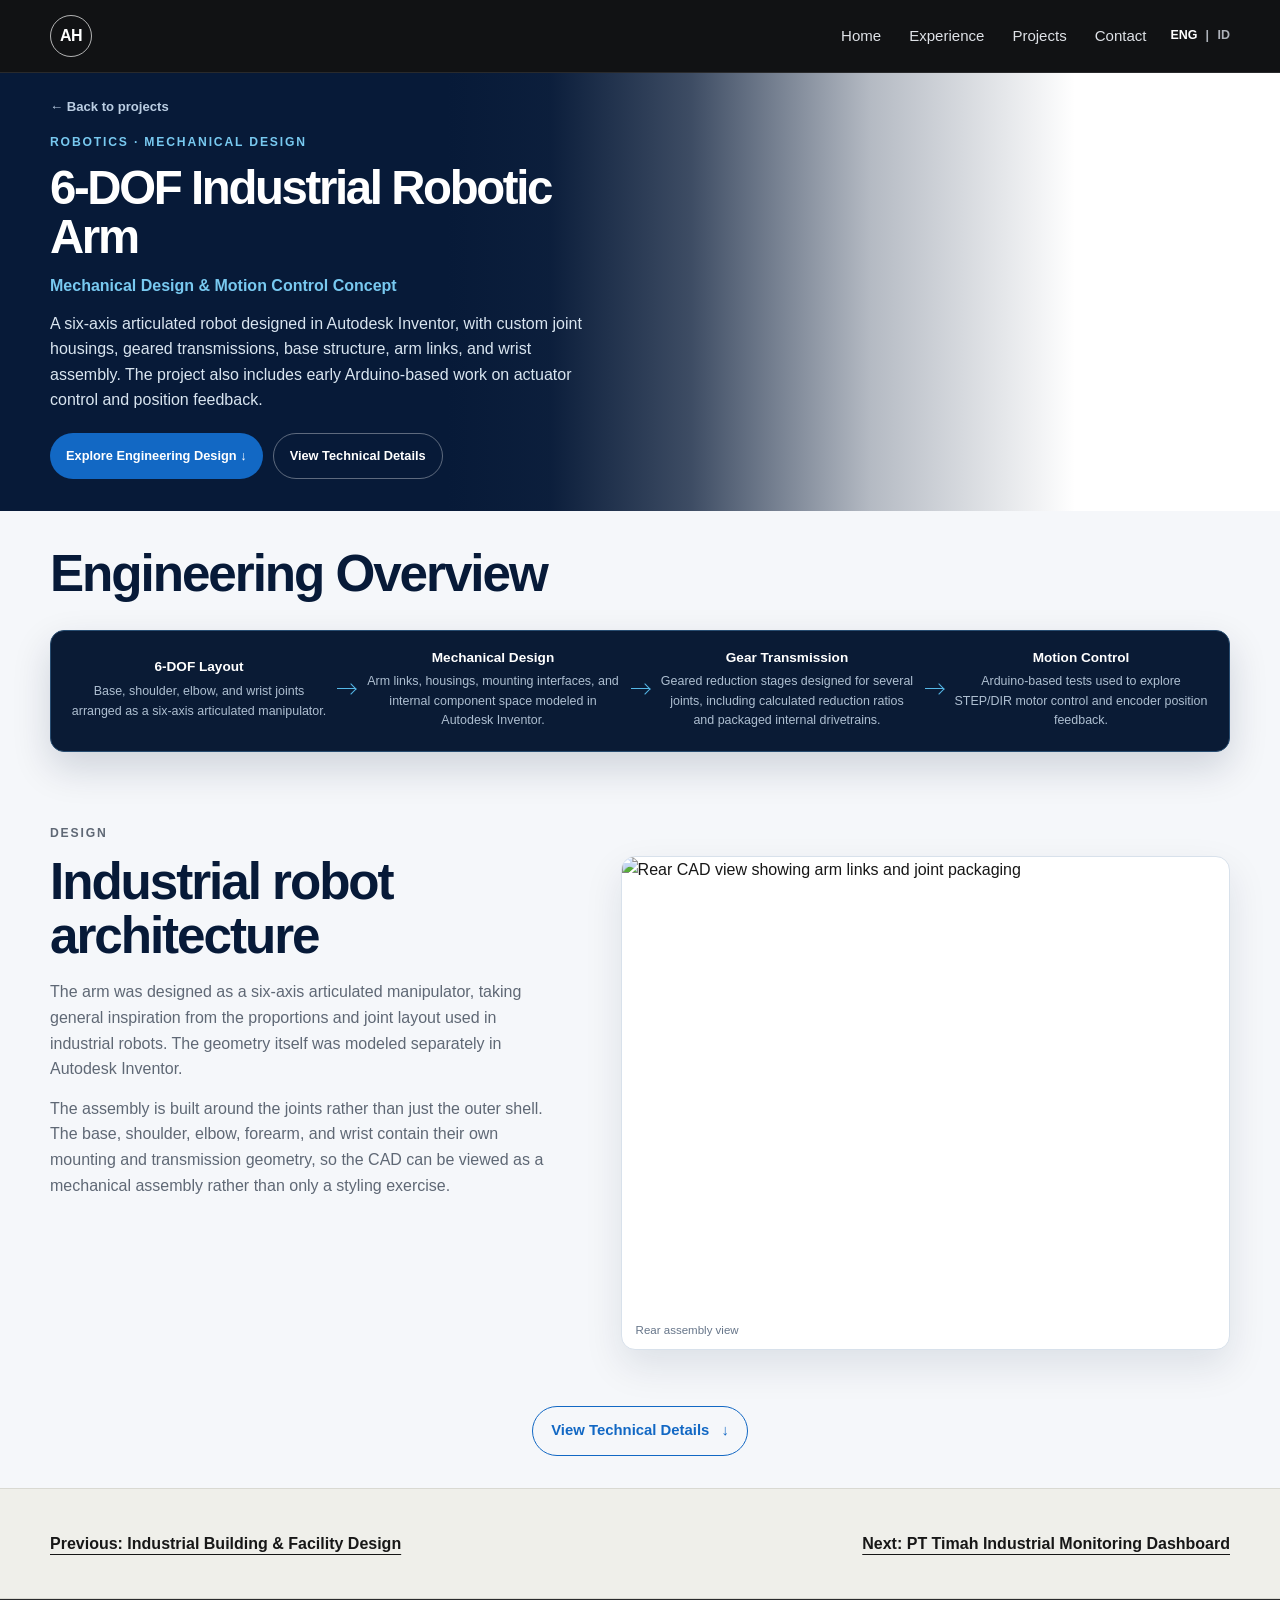
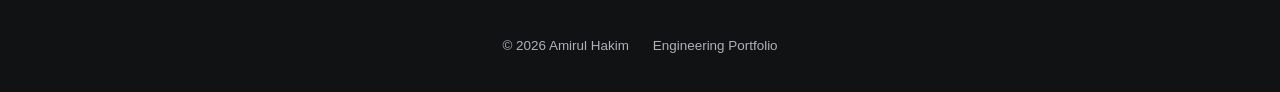
==== commit c0de1782: "Align robotic arm architecture section" ====
--- a/projects/6dof-industrial-robotic-arm.html
+++ b/projects/6dof-industrial-robotic-arm.html
@@ -7,7 +7,7 @@
 <meta name="description" content="Six-axis robotic arm CAD in Autodesk Inventor, covering joint housings, geared transmissions, and early Arduino motor-control and encoder experiments." data-energy-en="Six-axis robotic arm CAD in Autodesk Inventor, covering joint housings, geared transmissions, and early Arduino motor-control and encoder experiments." data-energy-id="CAD lengan robot enam sumbu di Autodesk Inventor, mencakup housing sendi, transmisi roda gigi, serta percobaan awal kontrol motor Arduino dan encoder." data-energy-attribute="content">
 <link rel="preload" as="image" href="../assets/projects/robotic-arm/arm-model-1.jpg">
 <link rel="canonical" href="https://amirulihakim.github.io/projects/6dof-industrial-robotic-arm.html">
-<link rel="stylesheet" href="../styles.css?v=20260922-robot-refined">
+<link rel="stylesheet" href="../styles.css?v=20260922-robot-aligned">
 <meta property="og:title" content="6-DOF Industrial Robotic Arm | Amirul Hakim">
 <meta property="og:description" content="Six-axis robotic arm CAD in Autodesk Inventor, covering joint housings, geared transmissions, and early Arduino motor-control and encoder experiments.">
 <meta property="og:type" content="article">
@@ -27,7 +27,7 @@
 <main>
 <section class="timah-hero robot-hero"><div class="container"><a data-energy-en="← Back to projects" data-energy-id="← Kembali ke proyek" class="timah-back" href="../index.html#projects">← Back to projects</a><div class="timah-hero-grid"><div class="timah-hero-copy"><p data-energy-en="Robotics · Mechanical Design" data-energy-id="Robotika · Desain Mekanik" class="timah-eyebrow">Robotics · Mechanical Design</p><h1 data-energy-en="6-DOF Industrial Robotic Arm" data-energy-id="Lengan Robot Industri 6-DOF">6-DOF Industrial Robotic Arm</h1><p data-energy-en="Mechanical Design &amp; Motion Control Concept" data-energy-id="Desain Mekanik &amp; Konsep Kontrol Gerak" class="robot-subtitle">Mechanical Design &amp; Motion Control Concept</p><p data-energy-en="A six-axis articulated robot designed in Autodesk Inventor, with custom joint housings, geared transmissions, base structure, arm links, and wrist assembly. The project also includes early Arduino-based work on actuator control and position feedback." data-energy-id="Robot artikulasi enam sumbu yang dirancang di Autodesk Inventor, dengan housing sendi khusus, transmisi roda gigi, struktur basis, link lengan, dan rakitan pergelangan. Proyek ini juga mencakup percobaan awal berbasis Arduino untuk kontrol aktuator dan umpan balik posisi." class="timah-lead">A six-axis articulated robot designed in Autodesk Inventor, with custom joint housings, geared transmissions, base structure, arm links, and wrist assembly. The project also includes early Arduino-based work on actuator control and position feedback.</p><div class="timah-actions"><a data-energy-en="Explore Engineering Design ↓" data-energy-id="Jelajahi Desain Teknik ↓" class="button timah-button-primary" href="#engineering-overview">Explore Engineering Design ↓</a><a data-energy-en="View Technical Details" data-energy-id="Lihat Detail Teknis" class="button timah-button-ghost" href="#mechanical-architecture">View Technical Details</a></div></div></div></div></section>
 <section id="engineering-overview" class="timah-section"><div class="container"><div class="timah-section-heading"><div><h2 data-energy-en="Engineering Overview" data-energy-id="Gambaran Teknik">Engineering Overview</h2></div></div><div class="timah-system-card"><div class="timah-overview-flow robot-overview"><article><strong data-energy-en="6-DOF Layout" data-energy-id="Susunan 6-DOF">6-DOF Layout</strong><span data-energy-en="Base, shoulder, elbow, and wrist joints arranged as a six-axis articulated manipulator." data-energy-id="Sendi basis, bahu, siku, dan pergelangan disusun sebagai manipulator artikulasi enam sumbu.">Base, shoulder, elbow, and wrist joints arranged as a six-axis articulated manipulator.</span></article><i aria-hidden="true"></i><article><strong data-energy-en="Mechanical Design" data-energy-id="Desain Mekanik">Mechanical Design</strong><span data-energy-en="Arm links, housings, mounting interfaces, and internal component space modeled in Autodesk Inventor." data-energy-id="Link lengan, housing, antarmuka pemasangan, dan ruang komponen internal dimodelkan di Autodesk Inventor.">Arm links, housings, mounting interfaces, and internal component space modeled in Autodesk Inventor.</span></article><i aria-hidden="true"></i><article><strong data-energy-en="Gear Transmission" data-energy-id="Transmisi Roda Gigi">Gear Transmission</strong><span data-energy-en="Geared reduction stages designed for several joints, including calculated reduction ratios and packaged internal drivetrains." data-energy-id="Tahap reduksi roda gigi dirancang untuk beberapa sendi, termasuk perhitungan rasio reduksi dan penataan transmisi internal.">Geared reduction stages designed for several joints, including calculated reduction ratios and packaged internal drivetrains.</span></article><i aria-hidden="true"></i><article><strong data-energy-en="Motion Control" data-energy-id="Kontrol Gerak">Motion Control</strong><span data-energy-en="Arduino-based tests used to explore STEP/DIR motor control and encoder position feedback." data-energy-id="Percobaan berbasis Arduino untuk mempelajari kontrol motor STEP/DIR dan umpan balik posisi encoder.">Arduino-based tests used to explore STEP/DIR motor control and encoder position feedback.</span></article></div></div></div></section>
-<section class="timah-section"><div class="container"><div class="timah-section-heading"><div><p data-energy-en="Design" data-energy-id="Desain" class="timah-section-label">Design</p><h2 data-energy-en="Industrial robot architecture" data-energy-id="Arsitektur robot industri">Industrial robot architecture</h2></div></div><div class="thesis-setup-layout"><div><p data-energy-en="The arm was designed as a six-axis articulated manipulator, taking general inspiration from the proportions and joint layout used in industrial robots. The geometry itself was modeled separately in Autodesk Inventor." data-energy-id="Lengan dirancang sebagai manipulator artikulasi enam sumbu dengan inspirasi umum dari proporsi dan susunan sendi robot industri. Geometrinya dimodelkan secara terpisah di Autodesk Inventor.">The arm was designed as a six-axis articulated manipulator, taking general inspiration from the proportions and joint layout used in industrial robots. The geometry itself was modeled separately in Autodesk Inventor.</p><p data-energy-en="The assembly is built around the joints rather than just the outer shell. The base, shoulder, elbow, forearm, and wrist contain their own mounting and transmission geometry, so the CAD can be viewed as a mechanical assembly rather than only a styling exercise." data-energy-id="Rakitan disusun berdasarkan sendinya, bukan hanya bentuk luar. Basis, bahu, siku, lengan bawah, dan pergelangan memiliki geometri pemasangan dan transmisi masing-masing, sehingga CAD memperlihatkan susunan mekanik, bukan sekadar bentuk.">The assembly is built around the joints rather than just the outer shell. The base, shoulder, elbow, forearm, and wrist contain their own mounting and transmission geometry, so the CAD can be viewed as a mechanical assembly rather than only a styling exercise.</p></div><figure class="timah-media-card robot-system-media"><img src="../assets/projects/robotic-arm/arm-model-behind.jpg" alt="Rear CAD view showing arm links and joint packaging" data-energy-en="Rear CAD view showing arm links and joint packaging" data-energy-id="Tampak belakang CAD yang menunjukkan link lengan dan penataan sendi" data-energy-attribute="alt" width="1600" height="899" loading="lazy" decoding="async"><figcaption data-energy-en="Rear assembly view" data-energy-id="Tampak belakang rakitan">Rear assembly view</figcaption></figure></div></div></section>
+<section class="timah-section robot-design-section"><div class="container robot-design-layout"><div><p data-energy-en="Design" data-energy-id="Desain" class="timah-section-label">Design</p><h2 data-energy-en="Industrial robot architecture" data-energy-id="Arsitektur robot industri">Industrial robot architecture</h2><p data-energy-en="The arm was designed as a six-axis articulated manipulator, taking general inspiration from the proportions and joint layout used in industrial robots. The geometry itself was modeled separately in Autodesk Inventor." data-energy-id="Lengan dirancang sebagai manipulator artikulasi enam sumbu dengan inspirasi umum dari proporsi dan susunan sendi robot industri. Geometrinya dimodelkan secara terpisah di Autodesk Inventor.">The arm was designed as a six-axis articulated manipulator, taking general inspiration from the proportions and joint layout used in industrial robots. The geometry itself was modeled separately in Autodesk Inventor.</p><p data-energy-en="The assembly is built around the joints rather than just the outer shell. The base, shoulder, elbow, forearm, and wrist contain their own mounting and transmission geometry, so the CAD can be viewed as a mechanical assembly rather than only a styling exercise." data-energy-id="Rakitan disusun berdasarkan sendinya, bukan hanya bentuk luar. Basis, bahu, siku, lengan bawah, dan pergelangan memiliki geometri pemasangan dan transmisi masing-masing, sehingga CAD memperlihatkan susunan mekanik, bukan sekadar bentuk.">The assembly is built around the joints rather than just the outer shell. The base, shoulder, elbow, forearm, and wrist contain their own mounting and transmission geometry, so the CAD can be viewed as a mechanical assembly rather than only a styling exercise.</p></div><figure class="timah-media-card robot-system-media"><img src="../assets/projects/robotic-arm/arm-model-behind.jpg" alt="Rear CAD view showing arm links and joint packaging" data-energy-en="Rear CAD view showing arm links and joint packaging" data-energy-id="Tampak belakang CAD yang menunjukkan link lengan dan penataan sendi" data-energy-attribute="alt" width="1600" height="899" loading="lazy" decoding="async"><figcaption data-energy-en="Rear assembly view" data-energy-id="Tampak belakang rakitan">Rear assembly view</figcaption></figure></div></section>
 <details class="thesis-case-study"><summary class="container thesis-disclosure"><span class="button thesis-disclosure-toggle"><span data-energy-en="View Technical Details" data-energy-id="Lihat Detail Teknis" class="thesis-expand-label">View Technical Details</span><span data-energy-en="Hide Technical Details" data-energy-id="Sembunyikan Detail Teknis" class="thesis-collapse-label">Hide Technical Details</span><span class="thesis-chevron" aria-hidden="true">↓</span></span></summary>
 <section id="mechanical-architecture" class="timah-section thesis-dark"><div class="container"><div class="timah-section-heading"><div><p data-energy-en="6-Axis Architecture" data-energy-id="Arsitektur 6 Sumbu" class="timah-section-label">6-Axis Architecture</p><h2 data-energy-en="Joint layout" data-energy-id="Susunan sendi">Joint layout</h2></div></div><div class="thesis-measure-grid robot-architecture-grid"><article><h3 data-energy-en="J1 — Base" data-energy-id="J1 — Basis">J1 — Base</h3><p data-energy-en="Rotation of the complete upper arm around the vertical axis." data-energy-id="Rotasi seluruh lengan atas terhadap sumbu vertikal.">Rotation of the complete upper arm around the vertical axis.</p></article><article><h3 data-energy-en="J2 — Shoulder" data-energy-id="J2 — Bahu">J2 — Shoulder</h3><p data-energy-en="Raises and lowers the primary arm structure." data-energy-id="Menaikkan dan menurunkan struktur utama lengan.">Raises and lowers the primary arm structure.</p></article><article><h3 data-energy-en="J3 — Elbow" data-energy-id="J3 — Siku">J3 — Elbow</h3><p data-energy-en="Changes the effective reach of the manipulator." data-energy-id="Mengubah jangkauan efektif manipulator.">Changes the effective reach of the manipulator.</p></article><article><h3 data-energy-en="J4 — Wrist / Forearm Rotation" data-energy-id="J4 — Rotasi Pergelangan / Lengan Bawah">J4 — Wrist / Forearm Rotation</h3><p data-energy-en="Rotates the forearm and wrist assembly." data-energy-id="Memutar rakitan lengan bawah dan pergelangan.">Rotates the forearm and wrist assembly.</p></article><article><h3 data-energy-en="J5 — Wrist Pitch" data-energy-id="J5 — Tekukan Pergelangan">J5 — Wrist Pitch</h3><p data-energy-en="Changes the tool orientation through the wrist." data-energy-id="Mengubah orientasi alat melalui pergelangan.">Changes the tool orientation through the wrist.</p></article><article><h3 data-energy-en="J6 — Tool Rotation" data-energy-id="J6 — Rotasi Alat">J6 — Tool Rotation</h3><p data-energy-en="Rotates the final mounting axis." data-energy-id="Memutar sumbu pemasangan akhir.">Rotates the final mounting axis.</p></article></div></div></section>
 <section class="timah-section"><div class="container"><div class="timah-section-heading"><div><p data-energy-en="Mechanical Design" data-energy-id="Desain Mekanik" class="timah-section-label">Mechanical Design</p><h2 data-energy-en="Joint housings and transmissions" data-energy-id="Housing sendi dan transmisi">Joint housings and transmissions</h2></div></div><p data-energy-en="The CAD was broken down into individual mechanical sections so the motors, gears, shafts, bearings, and joint interfaces had defined space inside the arm." data-energy-id="CAD dibagi menjadi bagian mekanik tersendiri agar motor, roda gigi, poros, bearing, dan antarmuka sendi memiliki ruang yang jelas di dalam lengan.">The CAD was broken down into individual mechanical sections so the motors, gears, shafts, bearings, and joint interfaces had defined space inside the arm.</p><div class="robot-joint-grid"><figure class="timah-media-card"><img src="../assets/projects/robotic-arm/Gearbox.png" alt="CAD detail: Gear reduction concept" data-energy-en="CAD detail: Gear reduction concept" data-energy-id="Detail CAD: Konsep reduksi roda gigi" data-energy-attribute="alt" width="691" height="550" loading="lazy" decoding="async"><figcaption><h3 data-energy-en="Gearbox" data-energy-id="Gearbox">Gearbox</h3><span data-energy-en="Internal reduction stage used to transmit motor rotation to a joint output." data-energy-id="Tahap reduksi internal untuk meneruskan putaran motor ke keluaran sendi.">Internal reduction stage used to transmit motor rotation to a joint output.</span></figcaption></figure><figure class="timah-media-card"><img src="../assets/projects/robotic-arm/Gearbox-2.png" alt="CAD detail: Secondary transmission" data-energy-en="CAD detail: Secondary transmission" data-energy-id="Detail CAD: Transmisi sekunder" data-energy-attribute="alt" width="664" height="625" loading="lazy" decoding="async"><figcaption><h3 data-energy-en="Secondary Gearbox" data-energy-id="Gearbox Sekunder">Secondary Gearbox</h3><span data-energy-en="Alternative geared arrangement used in another rotational axis." data-energy-id="Susunan roda gigi alternatif yang digunakan pada sumbu rotasi lainnya.">Alternative geared arrangement used in another rotational axis.</span></figcaption></figure><figure class="timah-media-card"><img src="../assets/projects/robotic-arm/Base.png" alt="CAD detail: Base assembly" data-energy-en="CAD detail: Base assembly" data-energy-id="Detail CAD: Rakitan basis" data-energy-attribute="alt" width="925" height="678" loading="lazy" decoding="async"><figcaption><h3 data-energy-en="Base Assembly" data-energy-id="Rakitan Basis">Base Assembly</h3><span data-energy-en="Lower structure containing the main rotational joint and the first transmission stage." data-energy-id="Struktur bawah yang memuat sendi rotasi utama dan tahap transmisi pertama.">Lower structure containing the main rotational joint and the first transmission stage.</span></figcaption></figure><figure class="timah-media-card"><img src="../assets/projects/robotic-arm/Elbow.png" alt="CAD detail: Elbow housing" data-energy-en="CAD detail: Elbow housing" data-energy-id="Detail CAD: Housing siku" data-energy-attribute="alt" width="796" height="583" loading="lazy" decoding="async"><figcaption><h3 data-energy-en="Elbow" data-energy-id="Siku">Elbow</h3><span data-energy-en="Structural connection between the upper and forearm sections, with internal space reserved for the joint drive." data-energy-id="Sambungan struktural antara lengan atas dan lengan bawah, dengan ruang internal untuk penggerak sendi.">Structural connection between the upper and forearm sections, with internal space reserved for the joint drive.</span></figcaption></figure><figure class="timah-media-card"><img src="../assets/projects/robotic-arm/Wrist-Housing.png" alt="CAD detail: Wrist housing" data-energy-en="CAD detail: Wrist housing" data-energy-id="Detail CAD: Housing pergelangan" data-energy-attribute="alt" width="787" height="517" loading="lazy" decoding="async"><figcaption><h3 data-energy-en="Wrist Housing" data-energy-id="Housing Pergelangan">Wrist Housing</h3><span data-energy-en="Compact housing for the final wrist axes and actuator mounting." data-energy-id="Housing ringkas untuk sumbu pergelangan akhir dan pemasangan aktuator.">Compact housing for the final wrist axes and actuator mounting.</span></figcaption></figure></div><h3 data-energy-en="Gear reduction" data-energy-id="Reduksi roda gigi" class="robot-reduction-heading">Gear reduction</h3><p data-energy-en="Several joints use gear reduction between the motor and joint output. The reduction lowers output speed while increasing the available output torque and angular resolution." data-energy-id="Beberapa sendi menggunakan reduksi roda gigi antara motor dan keluaran sendi. Reduksi menurunkan kecepatan keluaran sekaligus meningkatkan torsi keluaran yang tersedia dan resolusi sudut.">Several joints use gear reduction between the motor and joint output. The reduction lowers output speed while increasing the available output torque and angular resolution.</p><p data-energy-en="Gear ratios were calculated during the CAD development. Motor torque, bearing loads, structural stresses, payload capacity, and transmission efficiency have not yet been fully sized." data-energy-id="Gear ratio dihitung selama pengembangan CAD. Torsi motor, beban bearing, tegangan struktur, kapasitas payload, dan efisiensi transmisi belum selesai dihitung untuk penentuan ukuran komponen.">Gear ratios were calculated during the CAD development. Motor torque, bearing loads, structural stresses, payload capacity, and transmission efficiency have not yet been fully sized.</p></div></section>
--- a/styles.css
+++ b/styles.css
@@ -1346,8 +1346,7 @@
 .robot-overview { grid-template-columns:1fr 18px 1fr 18px 1fr 18px 1fr; padding-top:0; }
 .robot-overview strong { font-size:.85rem; }
 .robot-overview span { font-size:.78rem; line-height:1.55; }
-.robot-system-media img { height:100%; max-height:480px; object-fit:contain; background:#fff; }
-.robot-system-media { display:grid; grid-template-rows:minmax(0,1fr) auto; }
+
 .robot-architecture-grid { grid-template-columns:repeat(3,minmax(0,1fr)); }
 .robot-architecture-grid h3 { margin:0 0 10px; color:#fff; font-size:1rem; }
 .robot-architecture-grid p { margin:0; font-size:.9rem; }
@@ -1398,4 +1397,21 @@
   .robot-hero .timah-actions { margin-top:16px; gap:8px; }
   .robot-hero .button { flex:1 1 auto; padding:10px; font-size:.7rem; }
   .robot-development-grid .timah-role-card { padding:22px; }
-}+}
+/* Align the visible robot design copy and rear assembly as one block. */
+.robot-design-section { padding-bottom:24px; }
+.robot-design-layout { display:grid; grid-template-columns:minmax(0,.9fr) minmax(0,1.1fr); gap:72px; align-items:start; }
+.robot-design-layout > div { min-width:0; max-width:620px; }
+.robot-design-layout .timah-section-label { margin:0 0 12px; }
+.robot-design-layout h2 { margin:0 0 16px; }
+.robot-design-layout p:not(.timah-section-label) { margin:0 0 14px; }
+.robot-design-layout p:last-child { margin-bottom:0; }
+.robot-design-layout .robot-system-media { display:block; margin:32px 0 0; }
+.robot-design-layout .robot-system-media img { width:100%; height:auto; max-height:none; aspect-ratio:4/3; object-fit:cover; }
+.robot-design-layout figcaption { padding:10px 14px; font-size:.72rem; }
+.robot-design-section + .thesis-case-study > .thesis-disclosure { padding-top:32px; }
+@media (max-width:960px) {
+  .robot-design-layout { grid-template-columns:minmax(0,1fr); gap:24px; }
+  .robot-design-layout .robot-system-media { margin-top:0; }
+  .robot-design-layout .robot-system-media img { aspect-ratio:auto; }
+}
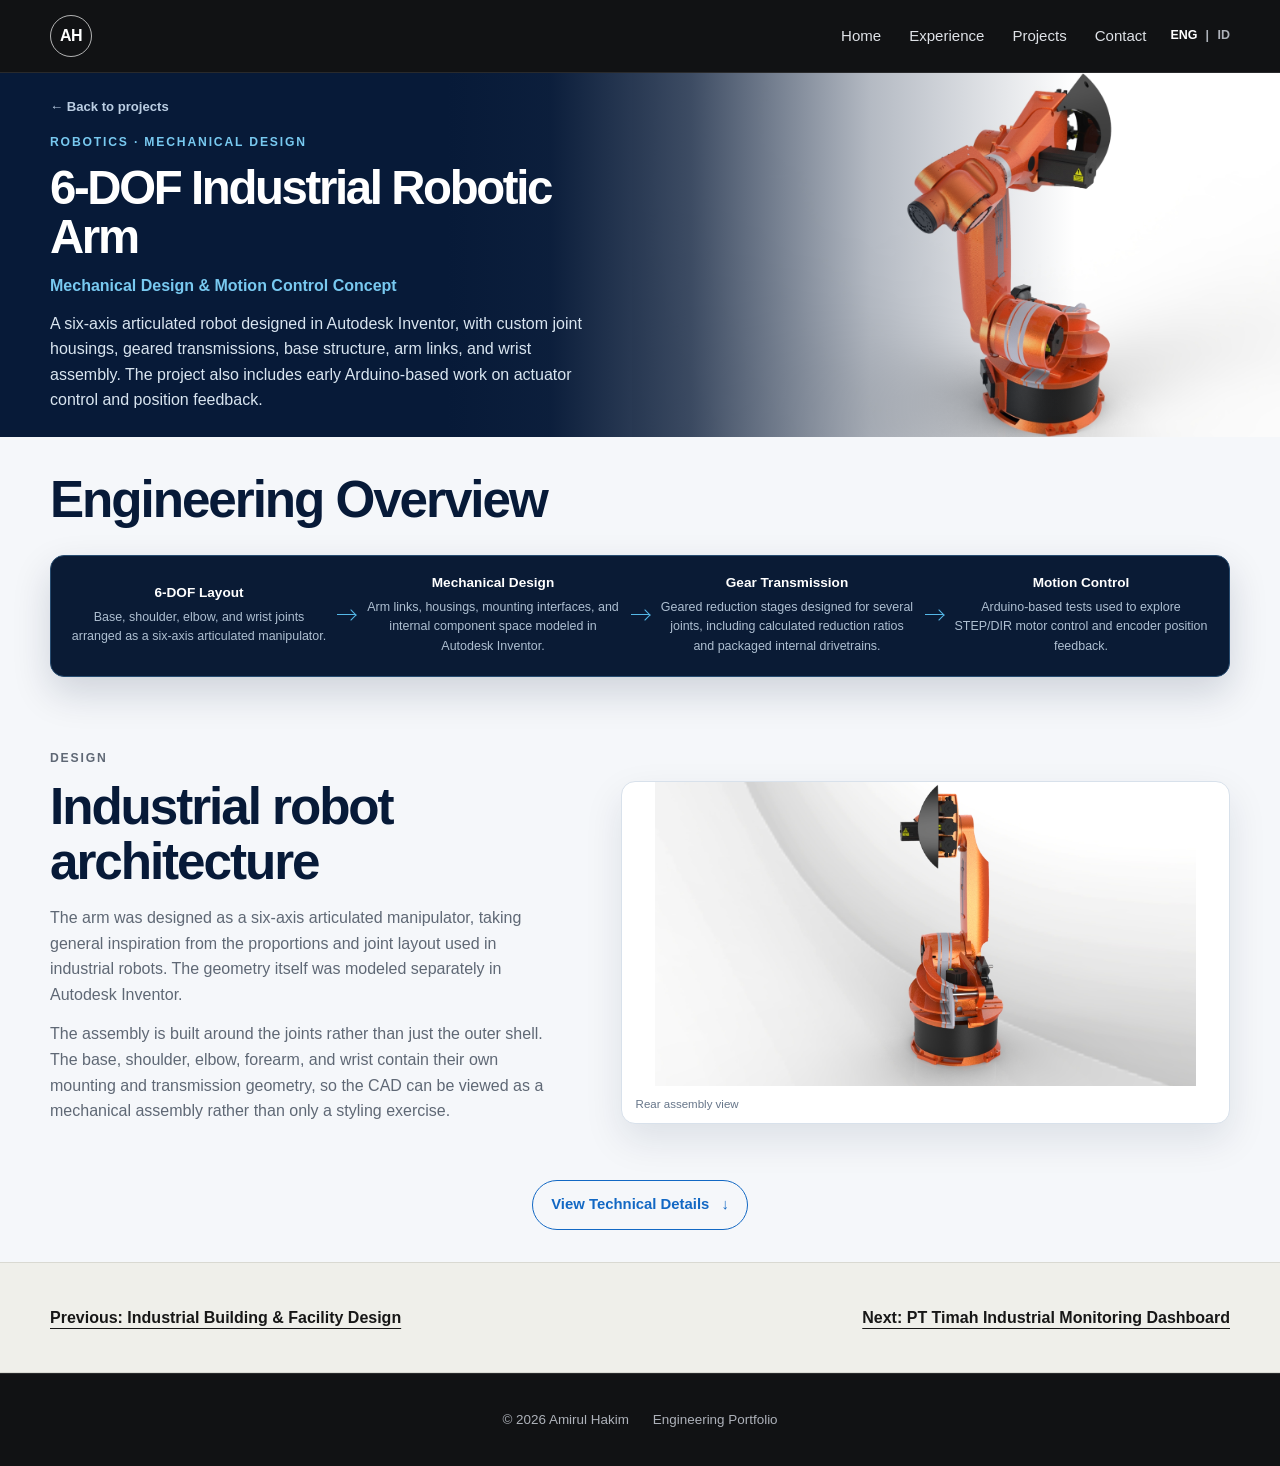
==== commit e4b4c840: "Refine robotic arm layout and motion control section" ====
--- a/projects/6dof-industrial-robotic-arm.html
+++ b/projects/6dof-industrial-robotic-arm.html
@@ -7,7 +7,7 @@
 <meta name="description" content="Six-axis robotic arm CAD in Autodesk Inventor, covering joint housings, geared transmissions, and early Arduino motor-control and encoder experiments." data-energy-en="Six-axis robotic arm CAD in Autodesk Inventor, covering joint housings, geared transmissions, and early Arduino motor-control and encoder experiments." data-energy-id="CAD lengan robot enam sumbu di Autodesk Inventor, mencakup housing sendi, transmisi roda gigi, serta percobaan awal kontrol motor Arduino dan encoder." data-energy-attribute="content">
 <link rel="preload" as="image" href="../assets/projects/robotic-arm/arm-model-1.jpg">
 <link rel="canonical" href="https://amirulihakim.github.io/projects/6dof-industrial-robotic-arm.html">
-<link rel="stylesheet" href="../styles.css?v=20260922-robot-aligned">
+<link rel="stylesheet" href="../styles.css?v=20260922-robot-fitted">
 <meta property="og:title" content="6-DOF Industrial Robotic Arm | Amirul Hakim">
 <meta property="og:description" content="Six-axis robotic arm CAD in Autodesk Inventor, covering joint housings, geared transmissions, and early Arduino motor-control and encoder experiments.">
 <meta property="og:type" content="article">
@@ -25,7 +25,7 @@
     <nav id="primary-nav" class="nav" aria-label="Primary navigation"><a href="../index.html#home">Home</a><a href="../index.html#experience">Experience</a><a href="../index.html#projects">Projects</a><a href="../index.html#contact">Contact</a></nav>
   </div></header>
 <main>
-<section class="timah-hero robot-hero"><div class="container"><a data-energy-en="← Back to projects" data-energy-id="← Kembali ke proyek" class="timah-back" href="../index.html#projects">← Back to projects</a><div class="timah-hero-grid"><div class="timah-hero-copy"><p data-energy-en="Robotics · Mechanical Design" data-energy-id="Robotika · Desain Mekanik" class="timah-eyebrow">Robotics · Mechanical Design</p><h1 data-energy-en="6-DOF Industrial Robotic Arm" data-energy-id="Lengan Robot Industri 6-DOF">6-DOF Industrial Robotic Arm</h1><p data-energy-en="Mechanical Design &amp; Motion Control Concept" data-energy-id="Desain Mekanik &amp; Konsep Kontrol Gerak" class="robot-subtitle">Mechanical Design &amp; Motion Control Concept</p><p data-energy-en="A six-axis articulated robot designed in Autodesk Inventor, with custom joint housings, geared transmissions, base structure, arm links, and wrist assembly. The project also includes early Arduino-based work on actuator control and position feedback." data-energy-id="Robot artikulasi enam sumbu yang dirancang di Autodesk Inventor, dengan housing sendi khusus, transmisi roda gigi, struktur basis, link lengan, dan rakitan pergelangan. Proyek ini juga mencakup percobaan awal berbasis Arduino untuk kontrol aktuator dan umpan balik posisi." class="timah-lead">A six-axis articulated robot designed in Autodesk Inventor, with custom joint housings, geared transmissions, base structure, arm links, and wrist assembly. The project also includes early Arduino-based work on actuator control and position feedback.</p><div class="timah-actions"><a data-energy-en="Explore Engineering Design ↓" data-energy-id="Jelajahi Desain Teknik ↓" class="button timah-button-primary" href="#engineering-overview">Explore Engineering Design ↓</a><a data-energy-en="View Technical Details" data-energy-id="Lihat Detail Teknis" class="button timah-button-ghost" href="#mechanical-architecture">View Technical Details</a></div></div></div></div></section>
+<section class="timah-hero robot-hero"><div class="container"><a data-energy-en="← Back to projects" data-energy-id="← Kembali ke proyek" class="timah-back" href="../index.html#projects">← Back to projects</a><div class="timah-hero-grid"><div class="timah-hero-copy"><p data-energy-en="Robotics · Mechanical Design" data-energy-id="Robotika · Desain Mekanik" class="timah-eyebrow">Robotics · Mechanical Design</p><h1 data-energy-en="6-DOF Industrial Robotic Arm" data-energy-id="Lengan Robot Industri 6-DOF">6-DOF Industrial Robotic Arm</h1><p data-energy-en="Mechanical Design &amp; Motion Control Concept" data-energy-id="Desain Mekanik &amp; Konsep Kontrol Gerak" class="robot-subtitle">Mechanical Design &amp; Motion Control Concept</p><p data-energy-en="A six-axis articulated robot designed in Autodesk Inventor, with custom joint housings, geared transmissions, base structure, arm links, and wrist assembly. The project also includes early Arduino-based work on actuator control and position feedback." data-energy-id="Robot artikulasi enam sumbu yang dirancang di Autodesk Inventor, dengan housing sendi khusus, transmisi roda gigi, struktur basis, link lengan, dan rakitan pergelangan. Proyek ini juga mencakup percobaan awal berbasis Arduino untuk kontrol aktuator dan umpan balik posisi." class="timah-lead">A six-axis articulated robot designed in Autodesk Inventor, with custom joint housings, geared transmissions, base structure, arm links, and wrist assembly. The project also includes early Arduino-based work on actuator control and position feedback.</p></div></div></div></section>
 <section id="engineering-overview" class="timah-section"><div class="container"><div class="timah-section-heading"><div><h2 data-energy-en="Engineering Overview" data-energy-id="Gambaran Teknik">Engineering Overview</h2></div></div><div class="timah-system-card"><div class="timah-overview-flow robot-overview"><article><strong data-energy-en="6-DOF Layout" data-energy-id="Susunan 6-DOF">6-DOF Layout</strong><span data-energy-en="Base, shoulder, elbow, and wrist joints arranged as a six-axis articulated manipulator." data-energy-id="Sendi basis, bahu, siku, dan pergelangan disusun sebagai manipulator artikulasi enam sumbu.">Base, shoulder, elbow, and wrist joints arranged as a six-axis articulated manipulator.</span></article><i aria-hidden="true"></i><article><strong data-energy-en="Mechanical Design" data-energy-id="Desain Mekanik">Mechanical Design</strong><span data-energy-en="Arm links, housings, mounting interfaces, and internal component space modeled in Autodesk Inventor." data-energy-id="Link lengan, housing, antarmuka pemasangan, dan ruang komponen internal dimodelkan di Autodesk Inventor.">Arm links, housings, mounting interfaces, and internal component space modeled in Autodesk Inventor.</span></article><i aria-hidden="true"></i><article><strong data-energy-en="Gear Transmission" data-energy-id="Transmisi Roda Gigi">Gear Transmission</strong><span data-energy-en="Geared reduction stages designed for several joints, including calculated reduction ratios and packaged internal drivetrains." data-energy-id="Tahap reduksi roda gigi dirancang untuk beberapa sendi, termasuk perhitungan rasio reduksi dan penataan transmisi internal.">Geared reduction stages designed for several joints, including calculated reduction ratios and packaged internal drivetrains.</span></article><i aria-hidden="true"></i><article><strong data-energy-en="Motion Control" data-energy-id="Kontrol Gerak">Motion Control</strong><span data-energy-en="Arduino-based tests used to explore STEP/DIR motor control and encoder position feedback." data-energy-id="Percobaan berbasis Arduino untuk mempelajari kontrol motor STEP/DIR dan umpan balik posisi encoder.">Arduino-based tests used to explore STEP/DIR motor control and encoder position feedback.</span></article></div></div></div></section>
 <section class="timah-section robot-design-section"><div class="container robot-design-layout"><div><p data-energy-en="Design" data-energy-id="Desain" class="timah-section-label">Design</p><h2 data-energy-en="Industrial robot architecture" data-energy-id="Arsitektur robot industri">Industrial robot architecture</h2><p data-energy-en="The arm was designed as a six-axis articulated manipulator, taking general inspiration from the proportions and joint layout used in industrial robots. The geometry itself was modeled separately in Autodesk Inventor." data-energy-id="Lengan dirancang sebagai manipulator artikulasi enam sumbu dengan inspirasi umum dari proporsi dan susunan sendi robot industri. Geometrinya dimodelkan secara terpisah di Autodesk Inventor.">The arm was designed as a six-axis articulated manipulator, taking general inspiration from the proportions and joint layout used in industrial robots. The geometry itself was modeled separately in Autodesk Inventor.</p><p data-energy-en="The assembly is built around the joints rather than just the outer shell. The base, shoulder, elbow, forearm, and wrist contain their own mounting and transmission geometry, so the CAD can be viewed as a mechanical assembly rather than only a styling exercise." data-energy-id="Rakitan disusun berdasarkan sendinya, bukan hanya bentuk luar. Basis, bahu, siku, lengan bawah, dan pergelangan memiliki geometri pemasangan dan transmisi masing-masing, sehingga CAD memperlihatkan susunan mekanik, bukan sekadar bentuk.">The assembly is built around the joints rather than just the outer shell. The base, shoulder, elbow, forearm, and wrist contain their own mounting and transmission geometry, so the CAD can be viewed as a mechanical assembly rather than only a styling exercise.</p></div><figure class="timah-media-card robot-system-media"><img src="../assets/projects/robotic-arm/arm-model-behind.jpg" alt="Rear CAD view showing arm links and joint packaging" data-energy-en="Rear CAD view showing arm links and joint packaging" data-energy-id="Tampak belakang CAD yang menunjukkan link lengan dan penataan sendi" data-energy-attribute="alt" width="1600" height="899" loading="lazy" decoding="async"><figcaption data-energy-en="Rear assembly view" data-energy-id="Tampak belakang rakitan">Rear assembly view</figcaption></figure></div></section>
 <details class="thesis-case-study"><summary class="container thesis-disclosure"><span class="button thesis-disclosure-toggle"><span data-energy-en="View Technical Details" data-energy-id="Lihat Detail Teknis" class="thesis-expand-label">View Technical Details</span><span data-energy-en="Hide Technical Details" data-energy-id="Sembunyikan Detail Teknis" class="thesis-collapse-label">Hide Technical Details</span><span class="thesis-chevron" aria-hidden="true">↓</span></span></summary>
--- a/styles.css
+++ b/styles.css
@@ -1331,7 +1331,7 @@
 .thesis-case-study[open] .thesis-chevron, .project-details[open] .project-details-chevron { transform:rotate(180deg); }
 
 /* Robotic arm: reuse the Timah/CP-Ti sections, cards and disclosure. */
-.robot-hero { min-height:0; padding:20px 0 32px; background:#071a38; }
+.robot-hero { min-height:0; padding:20px 0 24px; background:#071a38; }
 .robot-hero::before { inset:0; opacity:1; mask-image:none; background:#fff url("assets/projects/robotic-arm/arm-model-1.jpg") right center / auto 100% no-repeat; }
 .robot-hero::after { content:""; position:absolute; inset:0; pointer-events:none; background:linear-gradient(90deg,#071a38 0%,#071a38 35%,rgba(7,26,56,.98) 43%,rgba(7,26,56,.78) 54%,rgba(7,26,56,.3) 68%,rgba(7,26,56,0) 84%); }
 .robot-hero .container { z-index:1; }
@@ -1341,8 +1341,6 @@
 .robot-hero h1 { margin-bottom:12px; font-size:clamp(2.65rem,3.7vw,4rem); line-height:1.02; }
 .robot-subtitle { margin:0 0 12px; color:#78c9f0; font-weight:700; }
 .robot-hero .timah-lead { font-size:1rem; line-height:1.6; }
-.robot-hero .timah-actions { margin-top:20px; gap:10px; }
-.robot-hero .button { padding:12px 16px; font-size:.8rem; }
 .robot-overview { grid-template-columns:1fr 18px 1fr 18px 1fr 18px 1fr; padding-top:0; }
 .robot-overview strong { font-size:.85rem; }
 .robot-overview span { font-size:.78rem; line-height:1.55; }
@@ -1394,8 +1392,6 @@
   .robot-hero h1 { font-size:clamp(2rem,8.8vw,3rem); }
   .robot-subtitle { font-size:.87rem; }
   .robot-hero .timah-lead { font-size:.88rem; line-height:1.5; }
-  .robot-hero .timah-actions { margin-top:16px; gap:8px; }
-  .robot-hero .button { flex:1 1 auto; padding:10px; font-size:.7rem; }
   .robot-development-grid .timah-role-card { padding:22px; }
 }
 /* Align the visible robot design copy and rear assembly as one block. */
@@ -1406,12 +1402,12 @@
 .robot-design-layout h2 { margin:0 0 16px; }
 .robot-design-layout p:not(.timah-section-label) { margin:0 0 14px; }
 .robot-design-layout p:last-child { margin-bottom:0; }
-.robot-design-layout .robot-system-media { display:block; margin:32px 0 0; }
-.robot-design-layout .robot-system-media img { width:100%; height:auto; max-height:none; aspect-ratio:4/3; object-fit:cover; }
+.robot-design-layout .robot-system-media { display:grid; grid-template-rows:minmax(0,1fr) auto; align-self:stretch; contain:size; min-height:0; margin:32px 0 0; }
+.robot-design-layout .robot-system-media img { width:100%; height:100%; min-height:0; max-height:none; object-fit:contain; }
 .robot-design-layout figcaption { padding:10px 14px; font-size:.72rem; }
 .robot-design-section + .thesis-case-study > .thesis-disclosure { padding-top:32px; }
 @media (max-width:960px) {
   .robot-design-layout { grid-template-columns:minmax(0,1fr); gap:24px; }
-  .robot-design-layout .robot-system-media { margin-top:0; }
-  .robot-design-layout .robot-system-media img { aspect-ratio:auto; }
-}
+  .robot-design-layout .robot-system-media { display:block; contain:none; margin-top:0; }
+  .robot-design-layout .robot-system-media img { height:auto; aspect-ratio:auto; }
+}
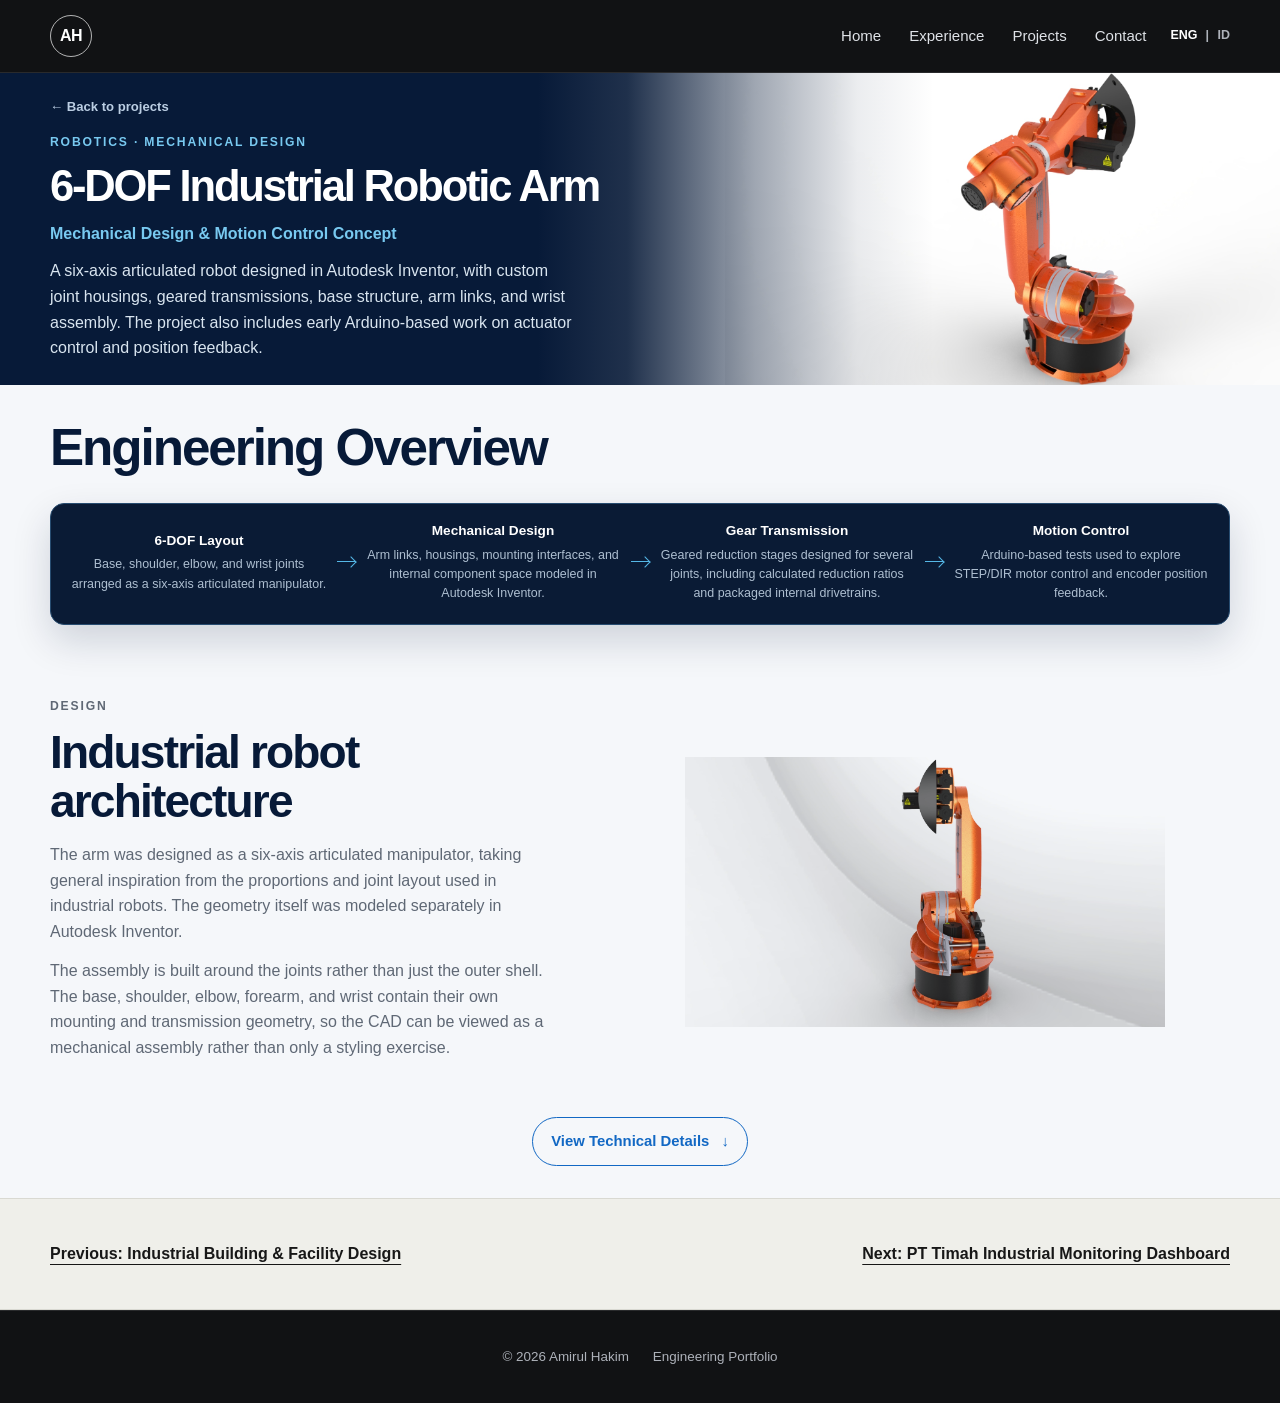
==== commit df73ca94: "Add robotic arm motion control study and refine hero" ====
--- a/projects/6dof-industrial-robotic-arm.html
+++ b/projects/6dof-industrial-robotic-arm.html
@@ -7,7 +7,7 @@
 <meta name="description" content="Six-axis robotic arm CAD in Autodesk Inventor, covering joint housings, geared transmissions, and early Arduino motor-control and encoder experiments." data-energy-en="Six-axis robotic arm CAD in Autodesk Inventor, covering joint housings, geared transmissions, and early Arduino motor-control and encoder experiments." data-energy-id="CAD lengan robot enam sumbu di Autodesk Inventor, mencakup housing sendi, transmisi roda gigi, serta percobaan awal kontrol motor Arduino dan encoder." data-energy-attribute="content">
 <link rel="preload" as="image" href="../assets/projects/robotic-arm/arm-model-1.jpg">
 <link rel="canonical" href="https://amirulihakim.github.io/projects/6dof-industrial-robotic-arm.html">
-<link rel="stylesheet" href="../styles.css?v=20260922-robot-fitted">
+<link rel="stylesheet" href="../styles.css?v=20260922-robot-rear">
 <meta property="og:title" content="6-DOF Industrial Robotic Arm | Amirul Hakim">
 <meta property="og:description" content="Six-axis robotic arm CAD in Autodesk Inventor, covering joint housings, geared transmissions, and early Arduino motor-control and encoder experiments.">
 <meta property="og:type" content="article">
@@ -27,11 +27,11 @@
 <main>
 <section class="timah-hero robot-hero"><div class="container"><a data-energy-en="← Back to projects" data-energy-id="← Kembali ke proyek" class="timah-back" href="../index.html#projects">← Back to projects</a><div class="timah-hero-grid"><div class="timah-hero-copy"><p data-energy-en="Robotics · Mechanical Design" data-energy-id="Robotika · Desain Mekanik" class="timah-eyebrow">Robotics · Mechanical Design</p><h1 data-energy-en="6-DOF Industrial Robotic Arm" data-energy-id="Lengan Robot Industri 6-DOF">6-DOF Industrial Robotic Arm</h1><p data-energy-en="Mechanical Design &amp; Motion Control Concept" data-energy-id="Desain Mekanik &amp; Konsep Kontrol Gerak" class="robot-subtitle">Mechanical Design &amp; Motion Control Concept</p><p data-energy-en="A six-axis articulated robot designed in Autodesk Inventor, with custom joint housings, geared transmissions, base structure, arm links, and wrist assembly. The project also includes early Arduino-based work on actuator control and position feedback." data-energy-id="Robot artikulasi enam sumbu yang dirancang di Autodesk Inventor, dengan housing sendi khusus, transmisi roda gigi, struktur basis, link lengan, dan rakitan pergelangan. Proyek ini juga mencakup percobaan awal berbasis Arduino untuk kontrol aktuator dan umpan balik posisi." class="timah-lead">A six-axis articulated robot designed in Autodesk Inventor, with custom joint housings, geared transmissions, base structure, arm links, and wrist assembly. The project also includes early Arduino-based work on actuator control and position feedback.</p></div></div></div></section>
 <section id="engineering-overview" class="timah-section"><div class="container"><div class="timah-section-heading"><div><h2 data-energy-en="Engineering Overview" data-energy-id="Gambaran Teknik">Engineering Overview</h2></div></div><div class="timah-system-card"><div class="timah-overview-flow robot-overview"><article><strong data-energy-en="6-DOF Layout" data-energy-id="Susunan 6-DOF">6-DOF Layout</strong><span data-energy-en="Base, shoulder, elbow, and wrist joints arranged as a six-axis articulated manipulator." data-energy-id="Sendi basis, bahu, siku, dan pergelangan disusun sebagai manipulator artikulasi enam sumbu.">Base, shoulder, elbow, and wrist joints arranged as a six-axis articulated manipulator.</span></article><i aria-hidden="true"></i><article><strong data-energy-en="Mechanical Design" data-energy-id="Desain Mekanik">Mechanical Design</strong><span data-energy-en="Arm links, housings, mounting interfaces, and internal component space modeled in Autodesk Inventor." data-energy-id="Link lengan, housing, antarmuka pemasangan, dan ruang komponen internal dimodelkan di Autodesk Inventor.">Arm links, housings, mounting interfaces, and internal component space modeled in Autodesk Inventor.</span></article><i aria-hidden="true"></i><article><strong data-energy-en="Gear Transmission" data-energy-id="Transmisi Roda Gigi">Gear Transmission</strong><span data-energy-en="Geared reduction stages designed for several joints, including calculated reduction ratios and packaged internal drivetrains." data-energy-id="Tahap reduksi roda gigi dirancang untuk beberapa sendi, termasuk perhitungan rasio reduksi dan penataan transmisi internal.">Geared reduction stages designed for several joints, including calculated reduction ratios and packaged internal drivetrains.</span></article><i aria-hidden="true"></i><article><strong data-energy-en="Motion Control" data-energy-id="Kontrol Gerak">Motion Control</strong><span data-energy-en="Arduino-based tests used to explore STEP/DIR motor control and encoder position feedback." data-energy-id="Percobaan berbasis Arduino untuk mempelajari kontrol motor STEP/DIR dan umpan balik posisi encoder.">Arduino-based tests used to explore STEP/DIR motor control and encoder position feedback.</span></article></div></div></div></section>
-<section class="timah-section robot-design-section"><div class="container robot-design-layout"><div><p data-energy-en="Design" data-energy-id="Desain" class="timah-section-label">Design</p><h2 data-energy-en="Industrial robot architecture" data-energy-id="Arsitektur robot industri">Industrial robot architecture</h2><p data-energy-en="The arm was designed as a six-axis articulated manipulator, taking general inspiration from the proportions and joint layout used in industrial robots. The geometry itself was modeled separately in Autodesk Inventor." data-energy-id="Lengan dirancang sebagai manipulator artikulasi enam sumbu dengan inspirasi umum dari proporsi dan susunan sendi robot industri. Geometrinya dimodelkan secara terpisah di Autodesk Inventor.">The arm was designed as a six-axis articulated manipulator, taking general inspiration from the proportions and joint layout used in industrial robots. The geometry itself was modeled separately in Autodesk Inventor.</p><p data-energy-en="The assembly is built around the joints rather than just the outer shell. The base, shoulder, elbow, forearm, and wrist contain their own mounting and transmission geometry, so the CAD can be viewed as a mechanical assembly rather than only a styling exercise." data-energy-id="Rakitan disusun berdasarkan sendinya, bukan hanya bentuk luar. Basis, bahu, siku, lengan bawah, dan pergelangan memiliki geometri pemasangan dan transmisi masing-masing, sehingga CAD memperlihatkan susunan mekanik, bukan sekadar bentuk.">The assembly is built around the joints rather than just the outer shell. The base, shoulder, elbow, forearm, and wrist contain their own mounting and transmission geometry, so the CAD can be viewed as a mechanical assembly rather than only a styling exercise.</p></div><figure class="timah-media-card robot-system-media"><img src="../assets/projects/robotic-arm/arm-model-behind.jpg" alt="Rear CAD view showing arm links and joint packaging" data-energy-en="Rear CAD view showing arm links and joint packaging" data-energy-id="Tampak belakang CAD yang menunjukkan link lengan dan penataan sendi" data-energy-attribute="alt" width="1600" height="899" loading="lazy" decoding="async"><figcaption data-energy-en="Rear assembly view" data-energy-id="Tampak belakang rakitan">Rear assembly view</figcaption></figure></div></section>
+<section class="timah-section robot-design-section"><div class="container robot-design-layout"><div><p data-energy-en="Design" data-energy-id="Desain" class="timah-section-label">Design</p><h2 data-energy-en="Industrial robot architecture" data-energy-id="Arsitektur robot industri">Industrial robot architecture</h2><p data-energy-en="The arm was designed as a six-axis articulated manipulator, taking general inspiration from the proportions and joint layout used in industrial robots. The geometry itself was modeled separately in Autodesk Inventor." data-energy-id="Lengan dirancang sebagai manipulator artikulasi enam sumbu dengan inspirasi umum dari proporsi dan susunan sendi robot industri. Geometrinya dimodelkan secara terpisah di Autodesk Inventor.">The arm was designed as a six-axis articulated manipulator, taking general inspiration from the proportions and joint layout used in industrial robots. The geometry itself was modeled separately in Autodesk Inventor.</p><p data-energy-en="The assembly is built around the joints rather than just the outer shell. The base, shoulder, elbow, forearm, and wrist contain their own mounting and transmission geometry, so the CAD can be viewed as a mechanical assembly rather than only a styling exercise." data-energy-id="Rakitan disusun berdasarkan sendinya, bukan hanya bentuk luar. Basis, bahu, siku, lengan bawah, dan pergelangan memiliki geometri pemasangan dan transmisi masing-masing, sehingga CAD memperlihatkan susunan mekanik, bukan sekadar bentuk.">The assembly is built around the joints rather than just the outer shell. The base, shoulder, elbow, forearm, and wrist contain their own mounting and transmission geometry, so the CAD can be viewed as a mechanical assembly rather than only a styling exercise.</p></div><figure class="robot-rear-visual"><img src="../assets/projects/robotic-arm/arm-model-behind.jpg" alt="Rear CAD view showing arm links and joint packaging" data-energy-en="Rear CAD view showing arm links and joint packaging" data-energy-id="Tampak belakang CAD yang menunjukkan link lengan dan penataan sendi" data-energy-attribute="alt" width="1600" height="899" loading="lazy" decoding="async"></figure></div></section>
 <details class="thesis-case-study"><summary class="container thesis-disclosure"><span class="button thesis-disclosure-toggle"><span data-energy-en="View Technical Details" data-energy-id="Lihat Detail Teknis" class="thesis-expand-label">View Technical Details</span><span data-energy-en="Hide Technical Details" data-energy-id="Sembunyikan Detail Teknis" class="thesis-collapse-label">Hide Technical Details</span><span class="thesis-chevron" aria-hidden="true">↓</span></span></summary>
 <section id="mechanical-architecture" class="timah-section thesis-dark"><div class="container"><div class="timah-section-heading"><div><p data-energy-en="6-Axis Architecture" data-energy-id="Arsitektur 6 Sumbu" class="timah-section-label">6-Axis Architecture</p><h2 data-energy-en="Joint layout" data-energy-id="Susunan sendi">Joint layout</h2></div></div><div class="thesis-measure-grid robot-architecture-grid"><article><h3 data-energy-en="J1 — Base" data-energy-id="J1 — Basis">J1 — Base</h3><p data-energy-en="Rotation of the complete upper arm around the vertical axis." data-energy-id="Rotasi seluruh lengan atas terhadap sumbu vertikal.">Rotation of the complete upper arm around the vertical axis.</p></article><article><h3 data-energy-en="J2 — Shoulder" data-energy-id="J2 — Bahu">J2 — Shoulder</h3><p data-energy-en="Raises and lowers the primary arm structure." data-energy-id="Menaikkan dan menurunkan struktur utama lengan.">Raises and lowers the primary arm structure.</p></article><article><h3 data-energy-en="J3 — Elbow" data-energy-id="J3 — Siku">J3 — Elbow</h3><p data-energy-en="Changes the effective reach of the manipulator." data-energy-id="Mengubah jangkauan efektif manipulator.">Changes the effective reach of the manipulator.</p></article><article><h3 data-energy-en="J4 — Wrist / Forearm Rotation" data-energy-id="J4 — Rotasi Pergelangan / Lengan Bawah">J4 — Wrist / Forearm Rotation</h3><p data-energy-en="Rotates the forearm and wrist assembly." data-energy-id="Memutar rakitan lengan bawah dan pergelangan.">Rotates the forearm and wrist assembly.</p></article><article><h3 data-energy-en="J5 — Wrist Pitch" data-energy-id="J5 — Tekukan Pergelangan">J5 — Wrist Pitch</h3><p data-energy-en="Changes the tool orientation through the wrist." data-energy-id="Mengubah orientasi alat melalui pergelangan.">Changes the tool orientation through the wrist.</p></article><article><h3 data-energy-en="J6 — Tool Rotation" data-energy-id="J6 — Rotasi Alat">J6 — Tool Rotation</h3><p data-energy-en="Rotates the final mounting axis." data-energy-id="Memutar sumbu pemasangan akhir.">Rotates the final mounting axis.</p></article></div></div></section>
 <section class="timah-section"><div class="container"><div class="timah-section-heading"><div><p data-energy-en="Mechanical Design" data-energy-id="Desain Mekanik" class="timah-section-label">Mechanical Design</p><h2 data-energy-en="Joint housings and transmissions" data-energy-id="Housing sendi dan transmisi">Joint housings and transmissions</h2></div></div><p data-energy-en="The CAD was broken down into individual mechanical sections so the motors, gears, shafts, bearings, and joint interfaces had defined space inside the arm." data-energy-id="CAD dibagi menjadi bagian mekanik tersendiri agar motor, roda gigi, poros, bearing, dan antarmuka sendi memiliki ruang yang jelas di dalam lengan.">The CAD was broken down into individual mechanical sections so the motors, gears, shafts, bearings, and joint interfaces had defined space inside the arm.</p><div class="robot-joint-grid"><figure class="timah-media-card"><img src="../assets/projects/robotic-arm/Gearbox.png" alt="CAD detail: Gear reduction concept" data-energy-en="CAD detail: Gear reduction concept" data-energy-id="Detail CAD: Konsep reduksi roda gigi" data-energy-attribute="alt" width="691" height="550" loading="lazy" decoding="async"><figcaption><h3 data-energy-en="Gearbox" data-energy-id="Gearbox">Gearbox</h3><span data-energy-en="Internal reduction stage used to transmit motor rotation to a joint output." data-energy-id="Tahap reduksi internal untuk meneruskan putaran motor ke keluaran sendi.">Internal reduction stage used to transmit motor rotation to a joint output.</span></figcaption></figure><figure class="timah-media-card"><img src="../assets/projects/robotic-arm/Gearbox-2.png" alt="CAD detail: Secondary transmission" data-energy-en="CAD detail: Secondary transmission" data-energy-id="Detail CAD: Transmisi sekunder" data-energy-attribute="alt" width="664" height="625" loading="lazy" decoding="async"><figcaption><h3 data-energy-en="Secondary Gearbox" data-energy-id="Gearbox Sekunder">Secondary Gearbox</h3><span data-energy-en="Alternative geared arrangement used in another rotational axis." data-energy-id="Susunan roda gigi alternatif yang digunakan pada sumbu rotasi lainnya.">Alternative geared arrangement used in another rotational axis.</span></figcaption></figure><figure class="timah-media-card"><img src="../assets/projects/robotic-arm/Base.png" alt="CAD detail: Base assembly" data-energy-en="CAD detail: Base assembly" data-energy-id="Detail CAD: Rakitan basis" data-energy-attribute="alt" width="925" height="678" loading="lazy" decoding="async"><figcaption><h3 data-energy-en="Base Assembly" data-energy-id="Rakitan Basis">Base Assembly</h3><span data-energy-en="Lower structure containing the main rotational joint and the first transmission stage." data-energy-id="Struktur bawah yang memuat sendi rotasi utama dan tahap transmisi pertama.">Lower structure containing the main rotational joint and the first transmission stage.</span></figcaption></figure><figure class="timah-media-card"><img src="../assets/projects/robotic-arm/Elbow.png" alt="CAD detail: Elbow housing" data-energy-en="CAD detail: Elbow housing" data-energy-id="Detail CAD: Housing siku" data-energy-attribute="alt" width="796" height="583" loading="lazy" decoding="async"><figcaption><h3 data-energy-en="Elbow" data-energy-id="Siku">Elbow</h3><span data-energy-en="Structural connection between the upper and forearm sections, with internal space reserved for the joint drive." data-energy-id="Sambungan struktural antara lengan atas dan lengan bawah, dengan ruang internal untuk penggerak sendi.">Structural connection between the upper and forearm sections, with internal space reserved for the joint drive.</span></figcaption></figure><figure class="timah-media-card"><img src="../assets/projects/robotic-arm/Wrist-Housing.png" alt="CAD detail: Wrist housing" data-energy-en="CAD detail: Wrist housing" data-energy-id="Detail CAD: Housing pergelangan" data-energy-attribute="alt" width="787" height="517" loading="lazy" decoding="async"><figcaption><h3 data-energy-en="Wrist Housing" data-energy-id="Housing Pergelangan">Wrist Housing</h3><span data-energy-en="Compact housing for the final wrist axes and actuator mounting." data-energy-id="Housing ringkas untuk sumbu pergelangan akhir dan pemasangan aktuator.">Compact housing for the final wrist axes and actuator mounting.</span></figcaption></figure></div><h3 data-energy-en="Gear reduction" data-energy-id="Reduksi roda gigi" class="robot-reduction-heading">Gear reduction</h3><p data-energy-en="Several joints use gear reduction between the motor and joint output. The reduction lowers output speed while increasing the available output torque and angular resolution." data-energy-id="Beberapa sendi menggunakan reduksi roda gigi antara motor dan keluaran sendi. Reduksi menurunkan kecepatan keluaran sekaligus meningkatkan torsi keluaran yang tersedia dan resolusi sudut.">Several joints use gear reduction between the motor and joint output. The reduction lowers output speed while increasing the available output torque and angular resolution.</p><p data-energy-en="Gear ratios were calculated during the CAD development. Motor torque, bearing loads, structural stresses, payload capacity, and transmission efficiency have not yet been fully sized." data-energy-id="Gear ratio dihitung selama pengembangan CAD. Torsi motor, beban bearing, tegangan struktur, kapasitas payload, dan efisiensi transmisi belum selesai dihitung untuk penentuan ukuran komponen.">Gear ratios were calculated during the CAD development. Motor torque, bearing loads, structural stresses, payload capacity, and transmission efficiency have not yet been fully sized.</p></div></section>
-<section class="timah-section"><div class="container"><div class="timah-section-heading"><div><p data-energy-en="Motion Control" data-energy-id="Kontrol Gerak" class="timah-section-label">Motion Control</p><h2 data-energy-en="Early actuator control work" data-energy-id="Percobaan awal kontrol aktuator">Early actuator control work</h2></div></div><p data-energy-en="Separate Arduino experiments were used to explore motor control before integrating electronics into the robot itself. The setup covered STEP/DIR commands, microstepping, changing speed profiles, and position feedback using an encoder." data-energy-id="Percobaan Arduino terpisah dilakukan untuk mempelajari kontrol motor sebelum mengintegrasikan elektronik ke robot. Setup mencakup perintah STEP/DIR, microstepping, perubahan profil kecepatan, dan umpan balik posisi menggunakan encoder.">Separate Arduino experiments were used to explore motor control before integrating electronics into the robot itself. The setup covered STEP/DIR commands, microstepping, changing speed profiles, and position feedback using an encoder.</p><p data-energy-en="The control work is not a completed six-axis controller. It was used to study the basic relationship between commanded motor movement and measured position for later joint-control development." data-energy-id="Kontrol ini belum berupa pengendali enam sumbu yang lengkap. Percobaan digunakan untuk mempelajari hubungan dasar antara perintah gerakan motor dan posisi terukur untuk pengembangan kontrol sendi berikutnya.">The control work is not a completed six-axis controller. It was used to study the basic relationship between commanded motor movement and measured position for later joint-control development.</p><div class="defa-cards"><article><h3 data-energy-en="STEP/DIR" data-energy-id="STEP/DIR">STEP/DIR</h3><p data-energy-en="Basic pulse and direction control from Arduino." data-energy-id="Kontrol dasar pulsa dan arah dari Arduino.">Basic pulse and direction control from Arduino.</p></article><article><h3 data-energy-en="Motion Profile" data-energy-id="Profil Gerak">Motion Profile</h3><p data-energy-en="Acceleration, deceleration, and variable motor speed." data-energy-id="Akselerasi, deselerasi, dan kecepatan motor variabel.">Acceleration, deceleration, and variable motor speed.</p></article><article><h3 data-energy-en="Encoder Feedback" data-energy-id="Umpan Balik Encoder">Encoder Feedback</h3><p data-energy-en="Position measurement for closed-loop control experiments." data-energy-id="Pengukuran posisi untuk percobaan kontrol closed-loop.">Position measurement for closed-loop control experiments.</p></article></div></div></section>
+<section class="timah-section robot-motion-section"><div class="container"><div class="timah-section-heading"><div><p data-energy-en="Motion Control" data-energy-id="Kontrol Gerak" class="timah-section-label">Motion Control</p><h2 data-energy-en="Early actuator control work" data-energy-id="Percobaan awal kontrol aktuator">Early actuator control work</h2></div></div><h3 data-energy-en="Stepper Position-Control Study" data-energy-id="Studi Kontrol Posisi Stepper">Stepper Position-Control Study</h3><p data-energy-en="An Arduino-based stepper setup was built to explore actuator control, variable motion profiles, and position feedback before integrating electronics into the robotic arm." data-energy-id="Setup stepper berbasis Arduino dibuat untuk mempelajari kontrol aktuator, profil gerak variabel, dan umpan balik posisi sebelum mengintegrasikan elektronik ke lengan robot.">An Arduino-based stepper setup was built to explore actuator control, variable motion profiles, and position feedback before integrating electronics into the robotic arm.</p><div class="robot-hardware-grid"><figure class="timah-media-card"><img src="../assets/projects/robotic-arm/motion-control-test-rig.jpg" width="1280" height="960" alt="Arduino-based STEP/DIR test setup with stepper driver, power supply, and emergency stop." data-energy-en="Arduino-based STEP/DIR test setup with stepper driver, power supply, and emergency stop." data-energy-id="Setup uji STEP/DIR berbasis Arduino dengan driver stepper, catu daya, dan emergency stop." data-energy-attribute="alt" loading="lazy" decoding="async"><figcaption><h4 data-energy-en="Motor Control Setup" data-energy-id="Setup Kontrol Motor">Motor Control Setup</h4><span data-energy-en="Arduino-based STEP/DIR test setup with stepper driver, power supply, and emergency stop." data-energy-id="Setup uji STEP/DIR berbasis Arduino dengan driver stepper, catu daya, dan emergency stop.">Arduino-based STEP/DIR test setup with stepper driver, power supply, and emergency stop.</span></figcaption></figure><figure class="timah-media-card"><img src="../assets/projects/robotic-arm/stepper-encoder-feedback.jpg" width="960" height="1280" alt="AS5600 encoder mounted to the stepper for shaft-position feedback." data-energy-en="AS5600 encoder mounted to the stepper for shaft-position feedback." data-energy-id="Encoder AS5600 dipasang pada stepper untuk umpan balik posisi poros." data-energy-attribute="alt" loading="lazy" decoding="async"><figcaption><h4 data-energy-en="Encoder Feedback" data-energy-id="Umpan Balik Encoder">Encoder Feedback</h4><span data-energy-en="AS5600 encoder mounted to the stepper for shaft-position feedback." data-energy-id="Encoder AS5600 dipasang pada stepper untuk umpan balik posisi poros.">AS5600 encoder mounted to the stepper for shaft-position feedback.</span></figcaption></figure><figure class="timah-media-card"><img src="../assets/projects/robotic-arm/position-gauge.jpg" width="960" height="1280" alt="3D-printed angular reference used to inspect shaft position during testing." data-energy-en="3D-printed angular reference used to inspect shaft position during testing." data-energy-id="Referensi sudut cetak 3D untuk memeriksa posisi poros selama pengujian." data-energy-attribute="alt" loading="lazy" decoding="async"><figcaption><h4 data-energy-en="Position Gauge" data-energy-id="Skala Posisi">Position Gauge</h4><span data-energy-en="3D-printed angular reference used to inspect shaft position during testing." data-energy-id="Referensi sudut cetak 3D untuk memeriksa posisi poros selama pengujian.">3D-printed angular reference used to inspect shaft position during testing.</span></figcaption></figure></div><div class="robot-position-study"><h3 data-energy-en="Open-loop and feedback positioning study" data-energy-id="Studi posisi open-loop dan umpan balik">Open-loop and feedback positioning study</h3><p data-energy-en="The control study compared open-loop stepper behavior with encoder-assisted position correction under variable speed and acceleration profiles. The hardware setup was physical, while the long-run comparative positioning dataset was simulation-based." data-energy-id="Studi kontrol membandingkan perilaku stepper open-loop dengan koreksi posisi berbantuan encoder pada profil kecepatan dan akselerasi variabel. Setup perangkat keras dibuat secara fisik, sedangkan dataset perbandingan posisi jangka panjang berbasis simulasi.">The control study compared open-loop stepper behavior with encoder-assisted position correction under variable speed and acceleration profiles. The hardware setup was physical, while the long-run comparative positioning dataset was simulation-based.</p><div class="robot-chart-grid"><figure class="robot-chart" data-chart-min="-60" data-chart-step="10"><figcaption data-energy-en="Open-loop positioning response — simulation" data-energy-id="Respons posisi open-loop — simulasi">Open-loop positioning response — simulation</figcaption><div class="robot-chart-frame"><canvas hidden aria-hidden="true"></canvas><span data-energy-en="Position error (full steps)" data-energy-id="Kesalahan posisi (langkah penuh)" class="robot-chart-y">Position error (full steps)</span><span data-energy-en="Cumulative revolutions" data-energy-id="Putaran kumulatif" class="robot-chart-x">Cumulative revolutions</span></div><table class="robot-chart-data"><caption data-energy-en="Open-loop positioning response — simulation" data-energy-id="Respons posisi open-loop — simulasi">Open-loop positioning response — simulation</caption><thead><tr><th data-energy-en="Revolutions" data-energy-id="Putaran" scope="col">Revolutions</th><th data-energy-en="Error (full steps)" data-energy-id="Kesalahan (langkah penuh)" scope="col">Error (full steps)</th></tr></thead><tbody><tr><td>100</td><td>-0.8</td></tr><tr><td>200</td><td>-2.3</td></tr><tr><td>300</td><td>-4.9</td></tr><tr><td>400</td><td>-8.6</td></tr><tr><td>500</td><td>-13.1</td></tr><tr><td>600</td><td>-18.7</td></tr><tr><td>700</td><td>-25.9</td></tr><tr><td>800</td><td>-34.4</td></tr><tr><td>900</td><td>-43.8</td></tr><tr><td>1000</td><td>-54.6</td></tr></tbody></table></figure><figure class="robot-chart" data-chart-min="-0.5" data-chart-step="0.1"><figcaption data-energy-en="Encoder-feedback positioning response — simulation" data-energy-id="Respons posisi dengan umpan balik encoder — simulasi">Encoder-feedback positioning response — simulation</figcaption><div class="robot-chart-frame"><canvas hidden aria-hidden="true"></canvas><span data-energy-en="Position error (full steps)" data-energy-id="Kesalahan posisi (langkah penuh)" class="robot-chart-y">Position error (full steps)</span><span data-energy-en="Cumulative revolutions" data-energy-id="Putaran kumulatif" class="robot-chart-x">Cumulative revolutions</span></div><table class="robot-chart-data"><caption data-energy-en="Encoder-feedback positioning response — simulation" data-energy-id="Respons posisi dengan umpan balik encoder — simulasi">Encoder-feedback positioning response — simulation</caption><thead><tr><th data-energy-en="Revolutions" data-energy-id="Putaran" scope="col">Revolutions</th><th data-energy-en="Error (full steps)" data-energy-id="Kesalahan (langkah penuh)" scope="col">Error (full steps)</th></tr></thead><tbody><tr><td>100</td><td>-0.2</td></tr><tr><td>200</td><td>-0.3</td></tr><tr><td>300</td><td>0</td></tr><tr><td>400</td><td>-0.4</td></tr><tr><td>500</td><td>-0.2</td></tr><tr><td>600</td><td>0</td></tr><tr><td>700</td><td>-0.2</td></tr><tr><td>800</td><td>-0.4</td></tr><tr><td>900</td><td>-0.3</td></tr><tr><td>1000</td><td>0</td></tr></tbody></table></figure></div><p data-energy-en="Simulation data, not measured hardware results. Vertical scales differ; negative error indicates a position behind the command." data-energy-id="Data simulasi, bukan hasil pengukuran perangkat keras. Skala vertikal berbeda; kesalahan negatif menunjukkan posisi tertinggal dari perintah." class="robot-chart-note">Simulation data, not measured hardware results. Vertical scales differ; negative error indicates a position behind the command.</p></div><div class="defa-cards"><article><h3 data-energy-en="STEP/DIR Control" data-energy-id="Kontrol STEP/DIR">STEP/DIR Control</h3><p data-energy-en="Pulse and direction commands generated through Arduino." data-energy-id="Perintah pulsa dan arah dihasilkan melalui Arduino.">Pulse and direction commands generated through Arduino.</p></article><article><h3 data-energy-en="Variable Motion" data-energy-id="Gerakan Variabel">Variable Motion</h3><p data-energy-en="Acceleration, deceleration, and changing motor speed used to study positioning behavior." data-energy-id="Akselerasi, deselerasi, dan perubahan kecepatan motor digunakan untuk mempelajari perilaku posisi.">Acceleration, deceleration, and changing motor speed used to study positioning behavior.</p></article><article><h3 data-energy-en="Encoder Feedback" data-energy-id="Umpan Balik Encoder">Encoder Feedback</h3><p data-energy-en="AS5600 position sensing used to explore closed-loop correction." data-energy-id="Pembacaan posisi AS5600 digunakan untuk mengeksplorasi koreksi closed-loop.">AS5600 position sensing used to explore closed-loop correction.</p></article></div></div></section>
 <section class="timah-section thesis-dark"><div class="container"><div class="timah-section-heading"><div><p data-energy-en="System Integration" data-energy-id="Integrasi Sistem" class="timah-section-label">System Integration</p><h2 data-energy-en="Mechanical drive and position control" data-energy-id="Penggerak mekanik dan kontrol posisi">Mechanical drive and position control</h2></div></div><ol class="robot-integration-flow"><li data-energy-en="Command" data-energy-id="Perintah">Command</li><li data-energy-en="Arduino / Controller" data-energy-id="Arduino / Pengendali">Arduino / Controller</li><li data-energy-en="Motor" data-energy-id="Motor">Motor</li><li data-energy-en="Gear Reduction" data-energy-id="Reduksi Roda Gigi">Gear Reduction</li><li data-energy-en="Joint" data-energy-id="Sendi">Joint</li><li data-energy-en="Encoder" data-energy-id="Encoder">Encoder</li></ol><p data-energy-en="The mechanical transmission determines how motor rotation reaches the joint. The controller determines the commanded motion, while feedback can be used to check the actual joint position." data-energy-id="Transmisi mekanik menentukan bagaimana putaran motor diteruskan ke sendi. Pengendali menentukan perintah gerakan, sedangkan umpan balik dapat digunakan untuk memeriksa posisi sendi aktual.">The mechanical transmission determines how motor rotation reaches the joint. The controller determines the commanded motion, while feedback can be used to check the actual joint position.</p></div></section>
 <section class="timah-section"><div class="container"><div class="timah-section-heading"><div><p data-energy-en="Development Status" data-energy-id="Status Pengembangan" class="timah-section-label">Development Status</p><h2 data-energy-en="What is designed, and what is still next" data-energy-id="Yang sudah dirancang dan langkah berikutnya">What is designed, and what is still next</h2></div></div><div class="robot-development-grid"><article class="timah-role-card"><h3 data-energy-en="Designed" data-energy-id="Sudah Dirancang">Designed</h3><ul><li data-energy-en="6-DOF articulated-arm layout" data-energy-id="Susunan lengan artikulasi 6-DOF">6-DOF articulated-arm layout</li><li data-energy-en="Full CAD assembly" data-energy-id="Rakitan CAD lengkap">Full CAD assembly</li><li data-energy-en="Base and arm structures" data-energy-id="Struktur basis dan lengan">Base and arm structures</li><li data-energy-en="Elbow and wrist housings" data-energy-id="Housing siku dan pergelangan">Elbow and wrist housings</li><li data-energy-en="Internal geared transmissions" data-energy-id="Transmisi roda gigi internal">Internal geared transmissions</li><li data-energy-en="Gear-ratio calculations" data-energy-id="Perhitungan gear ratio">Gear-ratio calculations</li><li data-energy-en="Motor mounting concepts" data-energy-id="Konsep pemasangan motor">Motor mounting concepts</li><li data-energy-en="Arduino motor-control experiments" data-energy-id="Percobaan kontrol motor Arduino">Arduino motor-control experiments</li><li data-energy-en="Encoder feedback experiments" data-energy-id="Percobaan umpan balik encoder">Encoder feedback experiments</li></ul></article><article class="timah-role-card"><h3 data-energy-en="Next" data-energy-id="Berikutnya">Next</h3><ul><li data-energy-en="Define payload and reach targets" data-energy-id="Menentukan target payload dan jangkauan">Define payload and reach targets</li><li data-energy-en="Select motors" data-energy-id="Memilih motor">Select motors</li><li data-energy-en="Complete joint torque calculations" data-energy-id="Menyelesaikan perhitungan torsi sendi">Complete joint torque calculations</li><li data-energy-en="Calculate shaft and bearing loads" data-energy-id="Menghitung beban poros dan bearing">Calculate shaft and bearing loads</li><li data-energy-en="Select final materials" data-energy-id="Memilih material akhir">Select final materials</li><li data-energy-en="Evaluate gearbox backlash and efficiency" data-energy-id="Mengevaluasi backlash dan efisiensi gearbox">Evaluate gearbox backlash and efficiency</li><li data-energy-en="Define joint limits" data-energy-id="Menentukan batas gerak sendi">Define joint limits</li><li data-energy-en="Forward and inverse kinematics" data-energy-id="Kinematika maju dan invers">Forward and inverse kinematics</li><li data-energy-en="Structural analysis" data-energy-id="Analisis struktur">Structural analysis</li><li data-energy-en="Electronics integration" data-energy-id="Integrasi elektronik">Electronics integration</li><li data-energy-en="Physical prototype" data-energy-id="Prototipe fisik">Physical prototype</li></ul></article></div></div></section>
 <section class="timah-section"><div class="container"><div class="timah-section-heading"><div><p data-energy-en="Project Summary" data-energy-id="Ringkasan Proyek" class="timah-section-label">Project Summary</p><h2 data-energy-en="From CAD assembly to a working robot" data-energy-id="Dari rakitan CAD menuju robot yang berfungsi">From CAD assembly to a working robot</h2></div></div><p data-energy-en="The current design establishes the mechanical layout of the six-axis arm and the main drivetrain concepts inside each joint. The CAD work is far enough along to show how the complete assembly fits together, while the remaining work is mainly engineering validation and control integration." data-energy-id="Desain saat ini menetapkan susunan mekanik lengan enam sumbu dan konsep transmisi utama di setiap sendi. CAD sudah memperlihatkan bagaimana seluruh rakitan tersusun, sementara pekerjaan yang tersisa terutama berupa validasi teknik dan integrasi kontrol.">The current design establishes the mechanical layout of the six-axis arm and the main drivetrain concepts inside each joint. The CAD work is far enough along to show how the complete assembly fits together, while the remaining work is mainly engineering validation and control integration.</p><p data-energy-en="The next stage is to turn the concept into a properly sized machine: define the target payload, calculate joint loads, select motors and bearings, develop the kinematics, and build a physical prototype." data-energy-id="Tahap berikutnya adalah menentukan ukuran mesin sesuai kebutuhan: menetapkan target payload, menghitung beban sendi, memilih motor dan bearing, mengembangkan kinematika, dan membuat prototipe fisik.">The next stage is to turn the concept into a properly sized machine: define the target payload, calculate joint loads, select motors and bearings, develop the kinematics, and build a physical prototype.</p><div class="tags"><span data-energy-en="Autodesk Inventor" data-energy-id="Autodesk Inventor">Autodesk Inventor</span><span data-energy-en="6-DOF" data-energy-id="6-DOF">6-DOF</span><span data-energy-en="Robotics" data-energy-id="Robotika">Robotics</span><span data-energy-en="Mechanical Design" data-energy-id="Desain Mekanik">Mechanical Design</span><span data-energy-en="Gear Design" data-energy-id="Desain Roda Gigi">Gear Design</span><span data-energy-en="Arduino" data-energy-id="Arduino">Arduino</span><span data-energy-en="Motion Control" data-energy-id="Kontrol Gerak">Motion Control</span><span data-energy-en="Encoder" data-energy-id="Encoder">Encoder</span></div><div class="timah-actions"><button data-energy-en="Hide Technical Details" data-energy-id="Sembunyikan Detail Teknis" type="button" class="button thesis-light-button" data-project-collapse>Hide Technical Details</button></div></div></section>
@@ -40,5 +40,6 @@
 </main>
 <div class="image-lightbox" role="dialog" aria-modal="true" aria-label="Image viewer" data-energy-en="Image viewer" data-energy-id="Penampil gambar" data-energy-attribute="aria-label" aria-hidden="true"><button class="image-lightbox-close" type="button" aria-label="Close image viewer" data-energy-en="Close image viewer" data-energy-id="Tutup penampil gambar" data-energy-attribute="aria-label">&times;</button><div class="image-lightbox-stage"><img alt="" /></div><div class="image-lightbox-controls" aria-label="Image zoom controls" data-energy-en="Image zoom controls" data-energy-id="Kontrol perbesaran gambar" data-energy-attribute="aria-label"><button type="button" data-zoom-out aria-label="Zoom out" data-energy-en="Zoom out" data-energy-id="Perkecil" data-energy-attribute="aria-label">&minus;</button><button type="button" data-zoom-reset aria-label="Reset zoom" data-energy-en="Reset zoom" data-energy-id="Atur ulang perbesaran" data-energy-attribute="aria-label">100%</button><button type="button" data-zoom-in aria-label="Zoom in" data-energy-en="Zoom in" data-energy-id="Perbesar" data-energy-attribute="aria-label">+</button></div></div><footer class="footer"><div class="container footer-inner"><span>&copy; <span id="year"></span> Amirul Hakim</span><span>Engineering Portfolio</span></div></footer>
 <script src="../script.js?v=20260922-robot"></script>
+<script src="../robot-control-charts.js?v=20260922"></script>
 </body>
 </html>
--- a/styles.css
+++ b/styles.css
@@ -1333,7 +1333,7 @@
 /* Robotic arm: reuse the Timah/CP-Ti sections, cards and disclosure. */
 .robot-hero { min-height:0; padding:20px 0 24px; background:#071a38; }
 .robot-hero::before { inset:0; opacity:1; mask-image:none; background:#fff url("assets/projects/robotic-arm/arm-model-1.jpg") right center / auto 100% no-repeat; }
-.robot-hero::after { content:""; position:absolute; inset:0; pointer-events:none; background:linear-gradient(90deg,#071a38 0%,#071a38 35%,rgba(7,26,56,.98) 43%,rgba(7,26,56,.78) 54%,rgba(7,26,56,.3) 68%,rgba(7,26,56,0) 84%); }
+.robot-hero::after { content:""; position:absolute; inset:0; pointer-events:none; background:linear-gradient(90deg,#071a38 0%,#071a38 42%,rgba(7,26,56,.9) 49%,rgba(7,26,56,.38) 59%,rgba(7,26,56,.08) 67%,rgba(7,26,56,0) 73%); }
 .robot-hero .container { z-index:1; }
 .robot-hero .timah-back { margin-bottom:16px; }
 .robot-hero .timah-hero-grid { grid-template-columns:minmax(0,46%); align-items:center; }
@@ -1371,7 +1371,7 @@
 .project-visual-robot > img { object-fit:contain; object-position:center; background:#fff; }
 @media (max-width:960px) {
   .robot-hero .timah-hero-grid { grid-template-columns:minmax(0,58%); }
-  .robot-hero::after { background:linear-gradient(90deg,#071a38 0%,rgba(7,26,56,.98) 45%,rgba(7,26,56,.65) 66%,rgba(7,26,56,.06) 100%); }
+  .robot-hero::after { background:linear-gradient(90deg,#071a38 0%,rgba(7,26,56,.96) 45%,rgba(7,26,56,.38) 66%,rgba(7,26,56,0) 90%); }
   .robot-overview { grid-template-columns:1fr; gap:0; }
   .robot-overview i { width:1px; height:18px; margin:0 auto; }
   .robot-overview i::after { right:-3px; top:11px; transform:rotate(135deg); }
@@ -1399,15 +1399,45 @@
 .robot-design-layout { display:grid; grid-template-columns:minmax(0,.9fr) minmax(0,1.1fr); gap:72px; align-items:start; }
 .robot-design-layout > div { min-width:0; max-width:620px; }
 .robot-design-layout .timah-section-label { margin:0 0 12px; }
-.robot-design-layout h2 { margin:0 0 16px; }
+.robot-design-layout h2 { margin:0 0 16px; font-size:clamp(2.15rem,3.6vw,3.5rem); }
 .robot-design-layout p:not(.timah-section-label) { margin:0 0 14px; }
 .robot-design-layout p:last-child { margin-bottom:0; }
-.robot-design-layout .robot-system-media { display:grid; grid-template-rows:minmax(0,1fr) auto; align-self:stretch; contain:size; min-height:0; margin:32px 0 0; }
-.robot-design-layout .robot-system-media img { width:100%; height:100%; min-height:0; max-height:none; object-fit:contain; }
-.robot-design-layout figcaption { padding:10px 14px; font-size:.72rem; }
+.robot-design-layout .robot-rear-visual { display:grid; grid-template-rows:minmax(0,1fr); align-self:stretch; justify-self:center; contain:size; min-height:0; width:100%; max-width:480px; margin:32px 0 6px; }
+.robot-design-layout .robot-rear-visual img { display:block; width:100%; height:100%; min-height:0; object-fit:contain; mix-blend-mode:multiply; }
 .robot-design-section + .thesis-case-study > .thesis-disclosure { padding-top:32px; }
 @media (max-width:960px) {
   .robot-design-layout { grid-template-columns:minmax(0,1fr); gap:24px; }
-  .robot-design-layout .robot-system-media { display:block; contain:none; margin-top:0; }
-  .robot-design-layout .robot-system-media img { height:auto; aspect-ratio:auto; }
-}
+  .robot-design-layout .robot-rear-visual { display:block; contain:none; margin:0; }
+  .robot-design-layout .robot-rear-visual img { height:auto; }
+}
+
+/* Compact hardware evidence and explicitly simulation-based positioning charts. */
+.robot-hardware-grid { display:grid; grid-template-columns:repeat(3,minmax(0,1fr)); gap:16px; }
+.robot-hardware-grid img { width:100%; height:220px; object-fit:contain; background:#edf1f5; }
+.robot-hardware-grid h4 { margin:0 0 6px; color:var(--timah-blue); font-size:.9rem; }
+.robot-hardware-grid figcaption { font-size:.82rem; }
+.robot-position-study { margin-top:28px; }
+.robot-motion-section h3 { color:var(--timah-navy); }
+.robot-chart-grid { display:grid; grid-template-columns:repeat(2,minmax(0,1fr)); gap:16px; margin-top:20px; }
+.robot-chart { min-width:0; margin:0; padding:16px; border:1px solid #d7e0e9; border-radius:10px; background:#fff; }
+.robot-chart > figcaption { min-height:2.8em; color:var(--timah-navy); font-size:.85rem; font-weight:700; }
+.robot-chart-frame { position:relative; height:230px; }
+.robot-chart canvas { display:block; width:100%; height:100%; }
+.robot-chart canvas[hidden] { display:none; }
+.robot-chart-x,.robot-chart-y { position:absolute; color:#5f6875; font-size:.7rem; pointer-events:none; }
+.robot-chart-x { bottom:0; left:48px; right:12px; text-align:center; }
+.robot-chart-y { top:8px; left:48px; }
+.robot-chart-data { width:100%; font-size:.8rem; text-align:left; border-collapse:collapse; }
+.robot-chart-data td,.robot-chart-data th { padding:3px 8px; }
+.robot-chart-ready .robot-chart-data { position:absolute; width:1px; height:1px; padding:0; margin:-1px; overflow:hidden; clip-path:inset(50%); white-space:nowrap; }
+.robot-motion-section .robot-chart-note { margin:12px 0 0; font-size:.8rem; }
+@media (min-width:1200px) {
+  .robot-hero .timah-hero-grid { grid-template-columns:minmax(0,78%); }
+  .robot-hero h1 { max-width:none; white-space:nowrap; font-size:clamp(2.65rem,3.4vw,3.1rem); }
+  .robot-hero .timah-lead { max-width:530px; }
+}
+@media (max-width:960px) {
+  .robot-hardware-grid,.robot-chart-grid { grid-template-columns:minmax(0,1fr); }
+  .robot-hardware-grid img { height:auto; max-height:320px; }
+  .robot-chart > figcaption { min-height:0; margin-bottom:8px; }
+}
